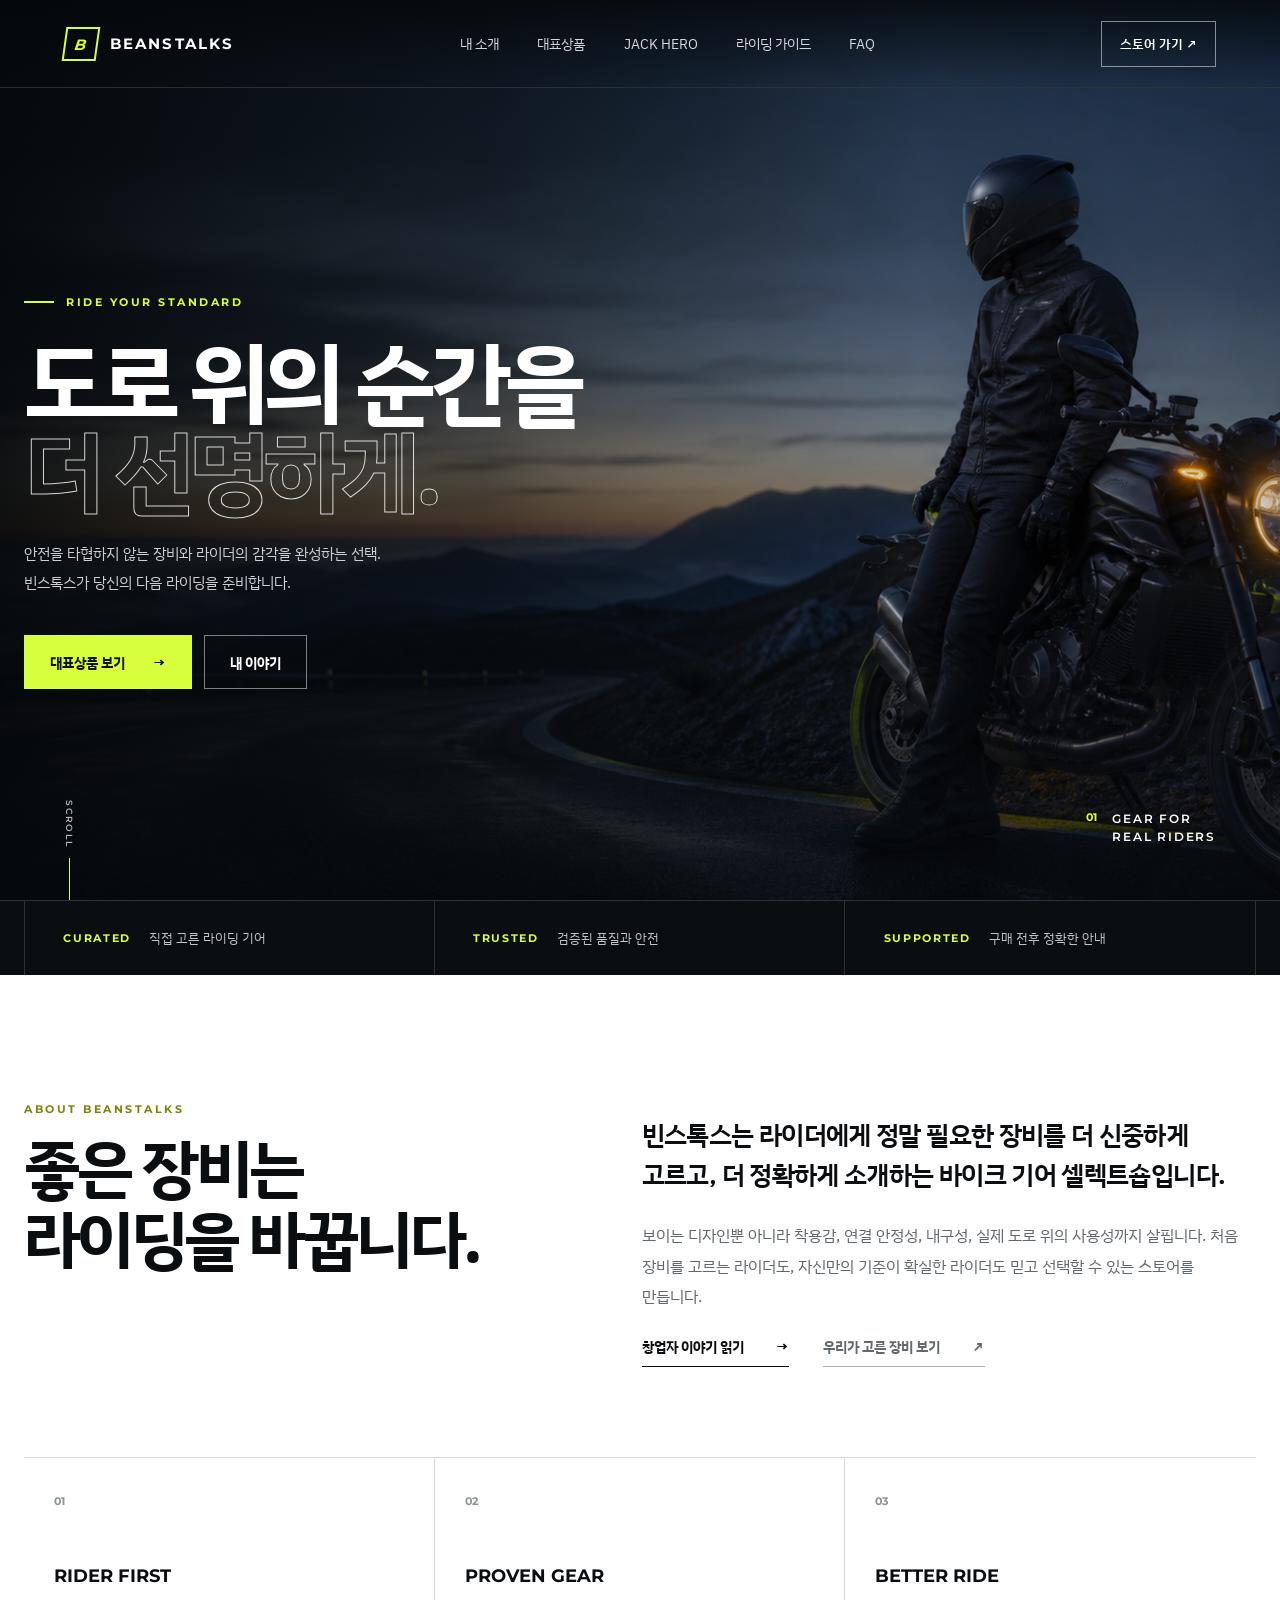
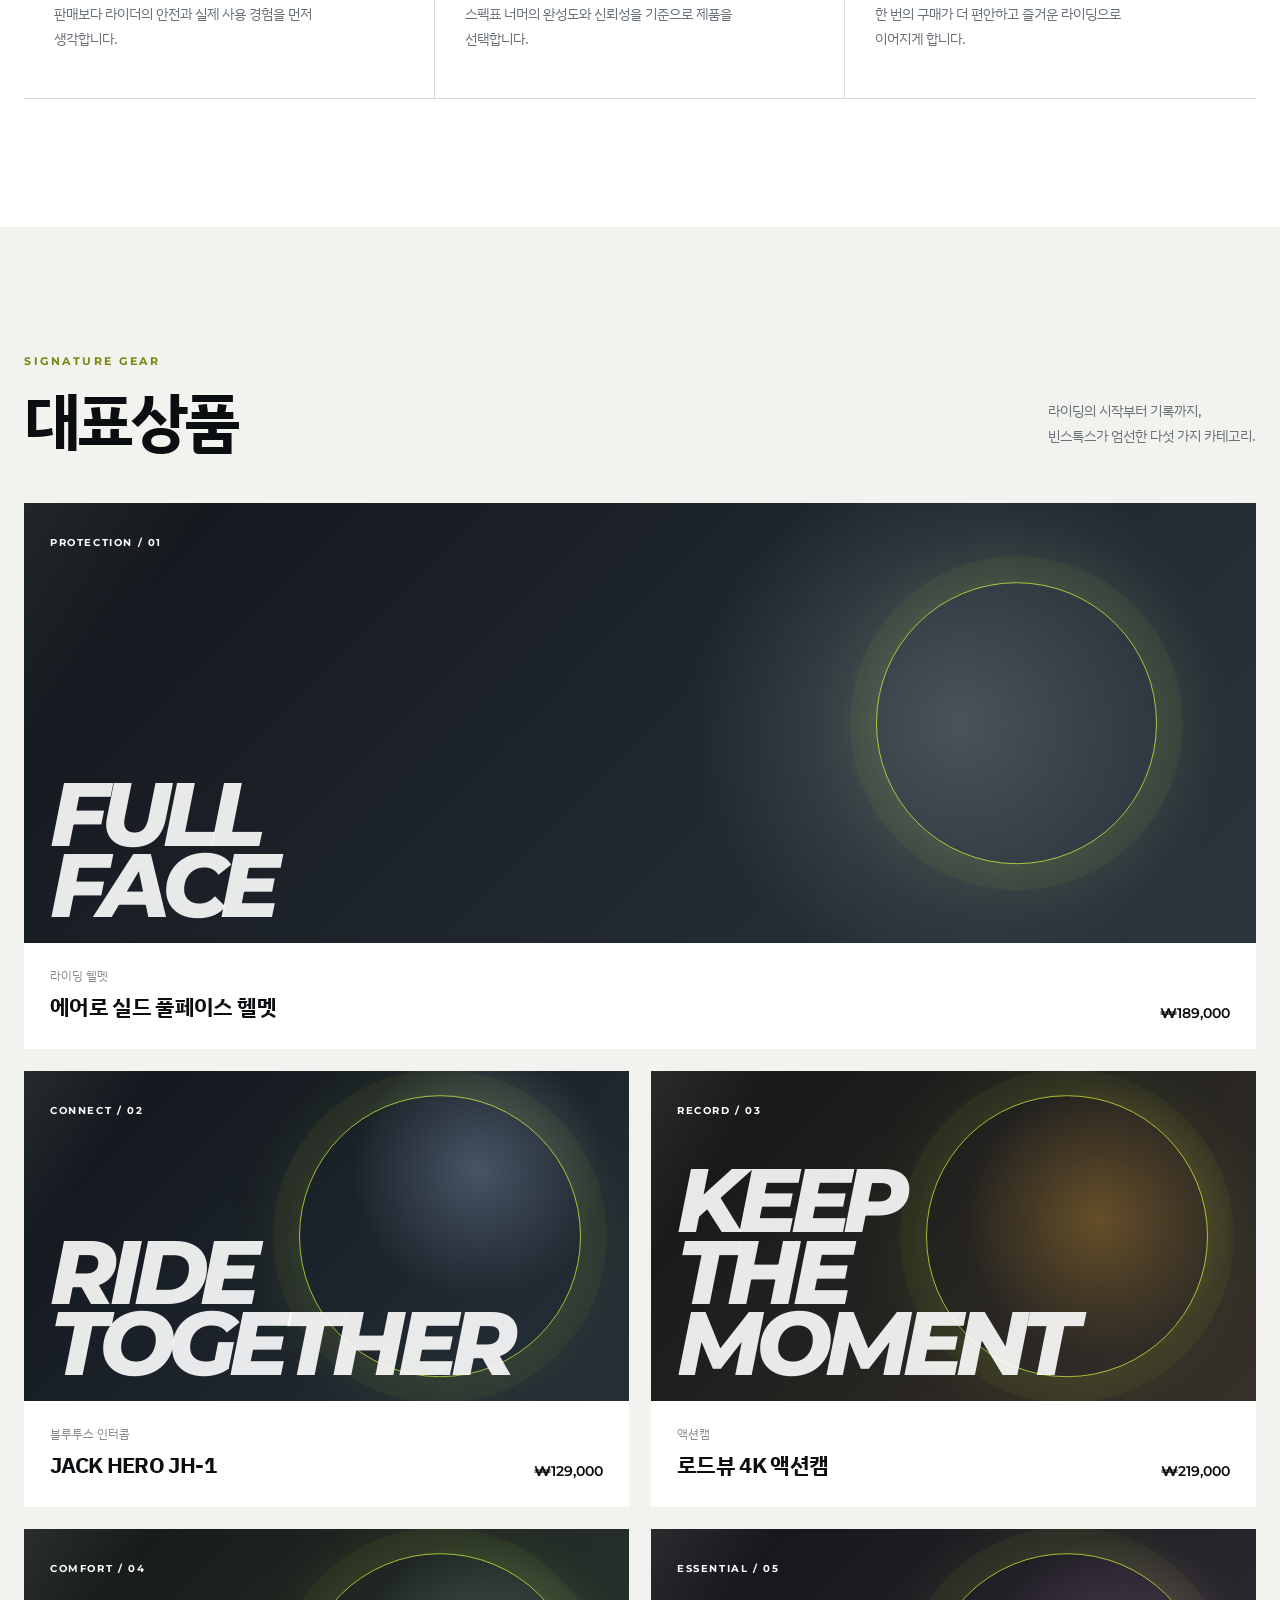
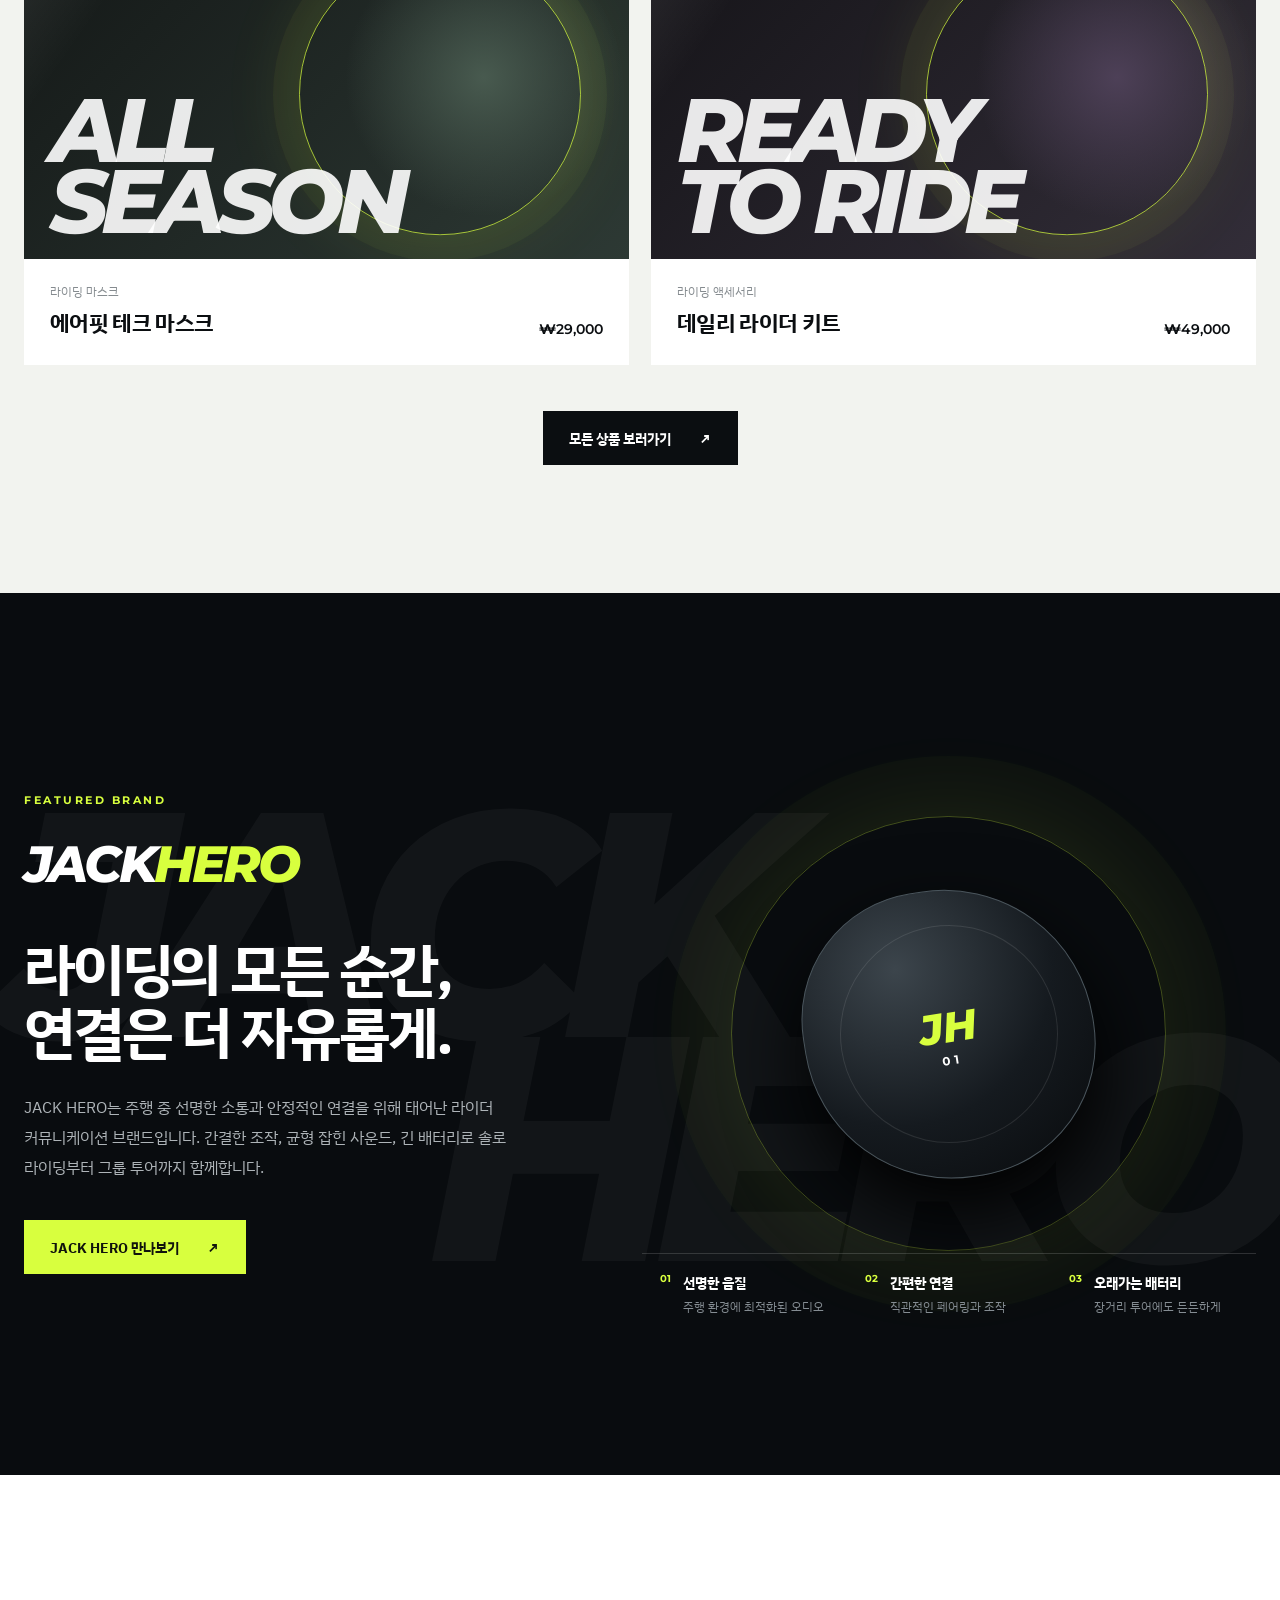
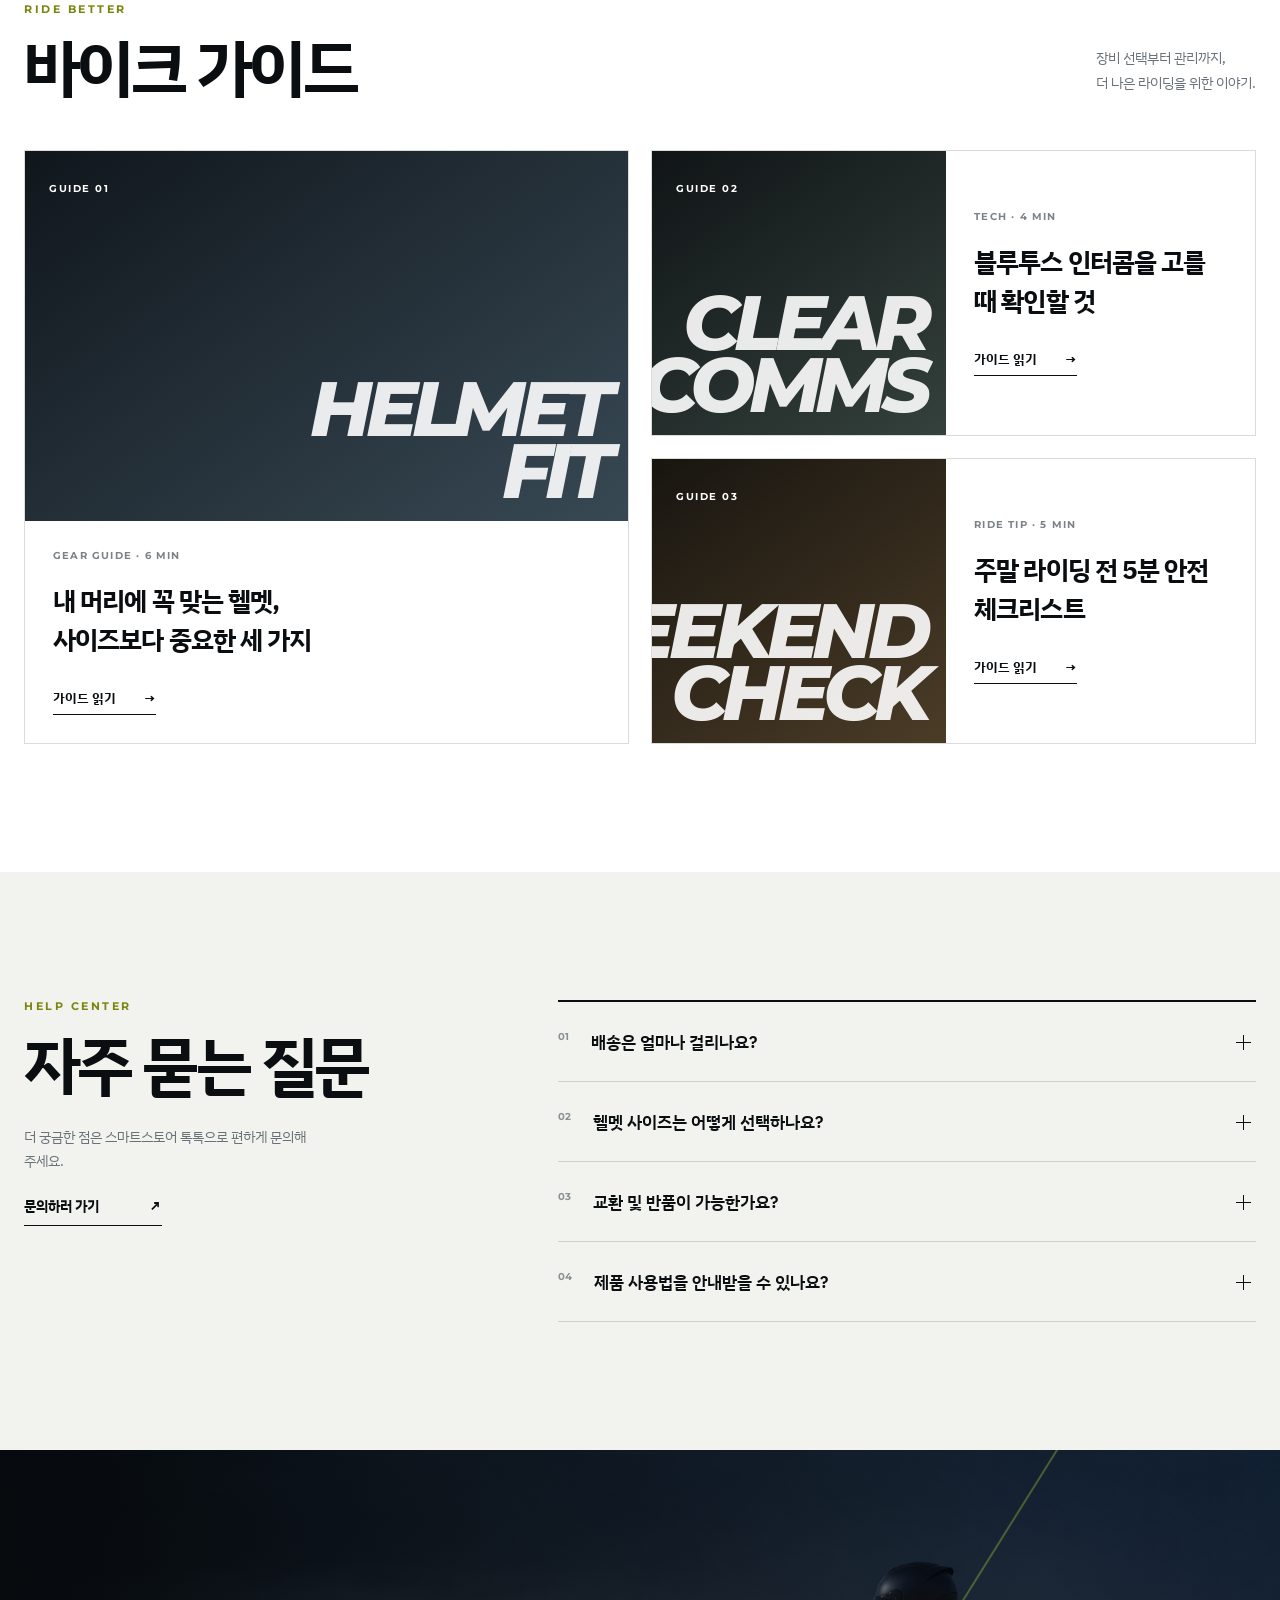
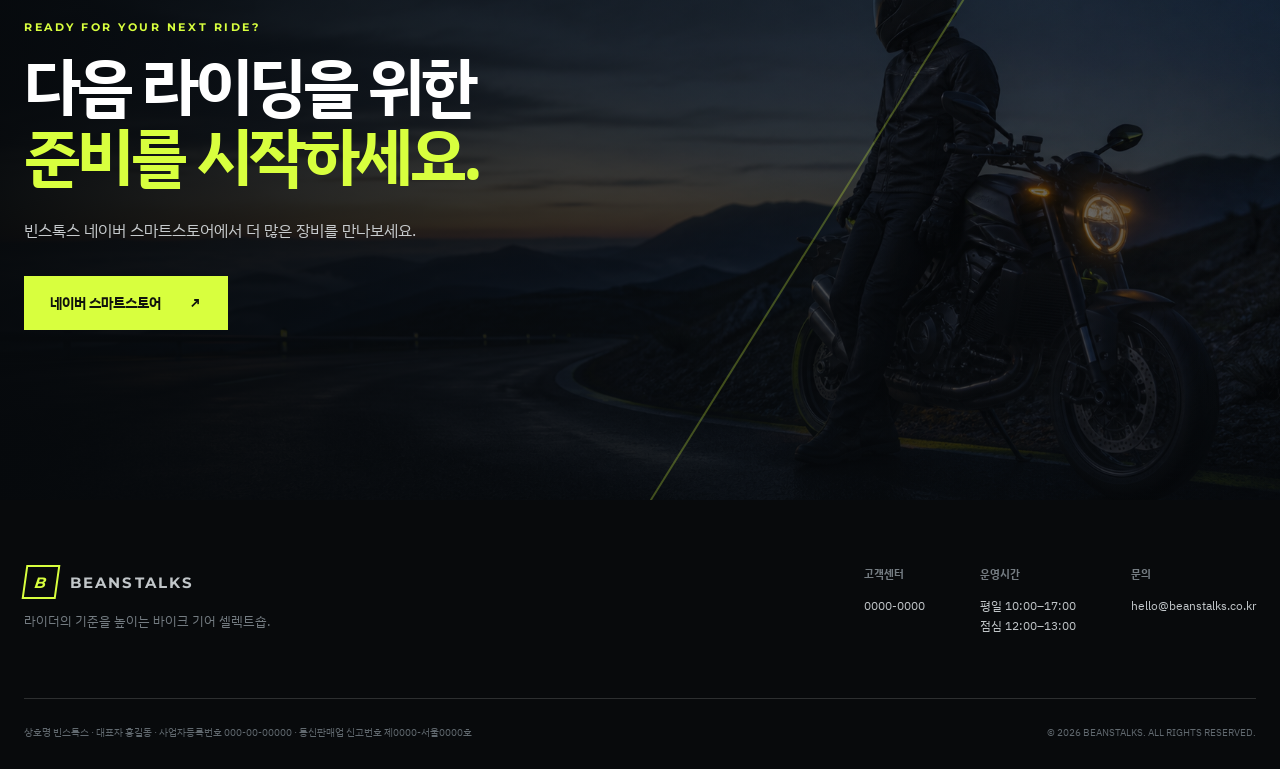
==== index.html @ e2b332b0 "Unify site navigation and design" ====
<!doctype html>
<html lang="ko">
<head>
  <meta charset="utf-8">
  <meta name="viewport" content="width=device-width, initial-scale=1">
  <meta name="description" content="라이더의 기준을 높이는 바이크 기어 셀렉트숍, 빈스톡스. 헬멧, 블루투스, 액션캠과 라이딩 액세서리를 만나보세요.">
  <meta name="theme-color" content="#0b0e11">
  <meta property="og:type" content="website">
  <meta property="og:title" content="빈스톡스 | Ride Your Standard">
  <meta property="og:description" content="안전을 타협하지 않는 장비와 라이더의 감각을 완성하는 선택.">
  <meta property="og:image" content="assets/og-beanstalks.png">
  <title>빈스톡스 | Ride Your Standard</title>
  <link rel="stylesheet" href="styles.css">
  <script src="script.js" defer></script>
</head>
<body>
  <a class="skip-link" href="#content">본문 바로가기</a>
  <header class="site-header" id="site-header">
    <a class="brand" href="#top" aria-label="빈스톡스 홈"><span class="brand-mark">B</span><span>BEANSTALKS</span></a>
    <nav class="desktop-nav" aria-label="주요 메뉴"><a href="story.html">내 소개</a><a href="#products">대표상품</a><a href="#jack-hero">JACK HERO</a><a href="#guide">라이딩 가이드</a><a href="#faq">FAQ</a></nav>
    <a class="header-shop" href="https://smartstore.naver.com/" target="_blank" rel="noopener">스토어 가기 <span aria-hidden="true">↗</span></a>
    <button class="menu-toggle" type="button" aria-expanded="false" aria-controls="mobile-menu" aria-label="메뉴 열기"><span></span><span></span></button>
  </header>
  <nav class="mobile-menu" id="mobile-menu" aria-label="모바일 메뉴">
    <a href="story.html">내 소개</a><a href="#products">대표상품</a><a href="#jack-hero">JACK HERO</a><a href="#guide">라이딩 가이드</a><a href="#faq">FAQ</a>
    <a class="mobile-store" href="https://smartstore.naver.com/" target="_blank" rel="noopener">네이버 스마트스토어 ↗</a>
  </nav>

  <main id="content">
    <section class="hero" id="top" aria-labelledby="hero-title">
      <div class="hero-overlay"></div>
      <div class="hero-content wrap"><p class="eyebrow"><span></span> RIDE YOUR STANDARD</p><h1 id="hero-title">도로 위의 순간을<br><em>더 선명하게.</em></h1><p class="hero-copy">안전을 타협하지 않는 장비와 라이더의 감각을 완성하는 선택.<br>빈스톡스가 당신의 다음 라이딩을 준비합니다.</p><div class="hero-actions"><a class="button button-primary" href="#products">대표상품 보기 <span aria-hidden="true">→</span></a><a class="button button-ghost" href="story.html">내 이야기</a></div></div>
      <div class="hero-meta" aria-label="빈스톡스 핵심 가치"><span>01</span><p>GEAR FOR<br>REAL RIDERS</p></div><a class="scroll-cue" href="#about"><span>SCROLL</span><i></i></a>
    </section>

    <section class="promise-strip" aria-label="빈스톡스 서비스 약속"><div class="wrap promise-grid"><p><b>CURATED</b><span>직접 고른 라이딩 기어</span></p><p><b>TRUSTED</b><span>검증된 품질과 안전</span></p><p><b>SUPPORTED</b><span>구매 전후 정확한 안내</span></p></div></section>

    <section class="section about" id="about">
      <div class="wrap about-grid"><div class="section-heading reveal"><p class="kicker">ABOUT BEANSTALKS</p><h2>좋은 장비는<br>라이딩을 바꿉니다.</h2></div><div class="about-copy reveal"><p class="lead">빈스톡스는 라이더에게 정말 필요한 장비를 더 신중하게 고르고, 더 정확하게 소개하는 바이크 기어 셀렉트숍입니다.</p><p>보이는 디자인뿐 아니라 착용감, 연결 안정성, 내구성, 실제 도로 위의 사용성까지 살핍니다. 처음 장비를 고르는 라이더도, 자신만의 기준이 확실한 라이더도 믿고 선택할 수 있는 스토어를 만듭니다.</p><div class="about-actions"><a class="text-link" href="story.html">창업자 이야기 읽기 <span>→</span></a><a class="text-link text-link-muted" href="#products">우리가 고른 장비 보기 <span>↗</span></a></div></div></div>
      <div class="wrap value-grid"><article class="value-card reveal"><span>01</span><h3>RIDER FIRST</h3><p>판매보다 라이더의 안전과 실제 사용 경험을 먼저 생각합니다.</p></article><article class="value-card reveal"><span>02</span><h3>PROVEN GEAR</h3><p>스펙표 너머의 완성도와 신뢰성을 기준으로 제품을 선택합니다.</p></article><article class="value-card reveal"><span>03</span><h3>BETTER RIDE</h3><p>한 번의 구매가 더 편안하고 즐거운 라이딩으로 이어지게 합니다.</p></article></div>
    </section>

    <section class="section products" id="products">
      <div class="wrap section-row reveal"><div><p class="kicker">SIGNATURE GEAR</p><h2>대표상품</h2></div><p>라이딩의 시작부터 기록까지,<br>빈스톡스가 엄선한 다섯 가지 카테고리.</p></div>
      <div class="wrap product-grid">
        <article class="product-card product-card--wide reveal"><div class="product-visual visual-helmet"><span class="category-code">PROTECTION / 01</span><strong>FULL<br>FACE</strong><i></i></div><div class="product-info"><div><p>라이딩 헬멧</p><h3>에어로 실드 풀페이스 헬멧</h3></div><span class="product-price">₩189,000</span></div><a href="https://smartstore.naver.com/" target="_blank" rel="noopener" aria-label="에어로 실드 풀페이스 헬멧 구매하기"></a></article>
        <article class="product-card reveal"><div class="product-visual visual-com"><span class="category-code">CONNECT / 02</span><strong>RIDE<br>TOGETHER</strong><i></i></div><div class="product-info"><div><p>블루투스 인터콤</p><h3>JACK HERO JH-1</h3></div><span class="product-price">₩129,000</span></div><a href="https://smartstore.naver.com/" target="_blank" rel="noopener" aria-label="JACK HERO JH-1 구매하기"></a></article>
        <article class="product-card reveal"><div class="product-visual visual-cam"><span class="category-code">RECORD / 03</span><strong>KEEP<br>THE MOMENT</strong><i></i></div><div class="product-info"><div><p>액션캠</p><h3>로드뷰 4K 액션캠</h3></div><span class="product-price">₩219,000</span></div><a href="https://smartstore.naver.com/" target="_blank" rel="noopener" aria-label="로드뷰 4K 액션캠 구매하기"></a></article>
        <article class="product-card reveal"><div class="product-visual visual-mask"><span class="category-code">COMFORT / 04</span><strong>ALL<br>SEASON</strong><i></i></div><div class="product-info"><div><p>라이딩 마스크</p><h3>에어핏 테크 마스크</h3></div><span class="product-price">₩29,000</span></div><a href="https://smartstore.naver.com/" target="_blank" rel="noopener" aria-label="에어핏 테크 마스크 구매하기"></a></article>
        <article class="product-card reveal"><div class="product-visual visual-accessory"><span class="category-code">ESSENTIAL / 05</span><strong>READY<br>TO RIDE</strong><i></i></div><div class="product-info"><div><p>라이딩 액세서리</p><h3>데일리 라이더 키트</h3></div><span class="product-price">₩49,000</span></div><a href="https://smartstore.naver.com/" target="_blank" rel="noopener" aria-label="데일리 라이더 키트 구매하기"></a></article>
      </div><div class="center-action reveal"><a class="button button-dark" href="https://smartstore.naver.com/" target="_blank" rel="noopener">모든 상품 보러가기 <span>↗</span></a></div>
    </section>

    <section class="jack-hero" id="jack-hero"><div class="jack-backdrop" aria-hidden="true"><span>JACK</span><span>HERO</span></div><div class="wrap jack-grid"><div class="jack-copy reveal"><p class="kicker kicker-light">FEATURED BRAND</p><p class="jack-logo">JACK<span>HERO</span></p><h2>라이딩의 모든 순간,<br>연결은 더 자유롭게.</h2><p>JACK HERO는 주행 중 선명한 소통과 안정적인 연결을 위해 태어난 라이더 커뮤니케이션 브랜드입니다. 간결한 조작, 균형 잡힌 사운드, 긴 배터리로 솔로 라이딩부터 그룹 투어까지 함께합니다.</p><a class="button button-primary" href="https://smartstore.naver.com/" target="_blank" rel="noopener">JACK HERO 만나보기 <span>↗</span></a></div><div class="jack-specs reveal"><span class="spec-orbit"></span><div class="device"><span>JH</span><b>01</b></div><ul><li><span>01</span><p><b>선명한 음질</b>주행 환경에 최적화된 오디오</p></li><li><span>02</span><p><b>간편한 연결</b>직관적인 페어링과 조작</p></li><li><span>03</span><p><b>오래가는 배터리</b>장거리 투어에도 든든하게</p></li></ul></div></div></section>

    <section class="section guide" id="guide"><div class="wrap section-row reveal"><div><p class="kicker">RIDE BETTER</p><h2>바이크 가이드</h2></div><p>장비 선택부터 관리까지,<br>더 나은 라이딩을 위한 이야기.</p></div><div class="wrap guide-grid">
      <article class="guide-card guide-feature reveal"><div class="guide-thumb thumb-one"><span>GUIDE 01</span><b>HELMET<br>FIT</b></div><div class="guide-body"><p>GEAR GUIDE · 6 MIN</p><h3>내 머리에 꼭 맞는 헬멧,<br>사이즈보다 중요한 세 가지</h3><a href="#guide">가이드 읽기 <span>→</span></a></div></article>
      <article class="guide-card reveal"><div class="guide-thumb thumb-two"><span>GUIDE 02</span><b>CLEAR<br>COMMS</b></div><div class="guide-body"><p>TECH · 4 MIN</p><h3>블루투스 인터콤을 고를 때 확인할 것</h3><a href="#guide">가이드 읽기 <span>→</span></a></div></article>
      <article class="guide-card reveal"><div class="guide-thumb thumb-three"><span>GUIDE 03</span><b>WEEKEND<br>CHECK</b></div><div class="guide-body"><p>RIDE TIP · 5 MIN</p><h3>주말 라이딩 전 5분 안전 체크리스트</h3><a href="#guide">가이드 읽기 <span>→</span></a></div></article>
    </div></section>

    <section class="section faq" id="faq"><div class="wrap faq-grid"><div class="section-heading reveal"><p class="kicker">HELP CENTER</p><h2>자주 묻는 질문</h2><p>더 궁금한 점은 스마트스토어 톡톡으로 편하게 문의해 주세요.</p><a class="text-link" href="https://smartstore.naver.com/" target="_blank" rel="noopener">문의하러 가기 <span>↗</span></a></div><div class="faq-list reveal">
      <details><summary><span>01</span>배송은 얼마나 걸리나요?<i></i></summary><p>평일 오후 2시 이전 주문은 당일 출고를 원칙으로 하며, 출고 후 보통 1~3영업일 내 받아보실 수 있습니다. 도서산간 지역은 조금 더 걸릴 수 있습니다.</p></details>
      <details><summary><span>02</span>헬멧 사이즈는 어떻게 선택하나요?<i></i></summary><p>눈썹 위 약 2cm 지점에서 머리 둘레를 수평으로 측정한 뒤 상품별 사이즈표를 확인해 주세요. 두 사이즈 사이에서 고민된다면 톡톡으로 문의해 주시면 안내해 드립니다.</p></details>
      <details><summary><span>03</span>교환 및 반품이 가능한가요?<i></i></summary><p>상품 수령 후 7일 이내, 사용 흔적과 구성품 훼손이 없는 경우 가능합니다. 안전 및 위생과 관련된 일부 상품은 개봉 후 제한될 수 있습니다.</p></details>
      <details><summary><span>04</span>제품 사용법을 안내받을 수 있나요?<i></i></summary><p>물론입니다. 기본 설명서와 함께 주요 제품은 온라인 사용 가이드를 제공하며, 연결이나 설치가 어려운 경우 톡톡 상담을 도와드립니다.</p></details>
    </div></div></section>

    <section class="store-cta" id="store"><div class="store-road" aria-hidden="true"></div><div class="wrap store-content reveal"><p class="kicker kicker-light">READY FOR YOUR NEXT RIDE?</p><h2>다음 라이딩을 위한<br><em>준비를 시작하세요.</em></h2><p>빈스톡스 네이버 스마트스토어에서 더 많은 장비를 만나보세요.</p><a class="button button-primary" href="https://smartstore.naver.com/" target="_blank" rel="noopener">네이버 스마트스토어 <span>↗</span></a></div></section>
  </main>

  <footer class="site-footer"><div class="wrap footer-top"><div><a class="brand" href="#top"><span class="brand-mark">B</span><span>BEANSTALKS</span></a><p>라이더의 기준을 높이는 바이크 기어 셀렉트숍.</p></div><div class="footer-info"><p><b>고객센터</b><span>0000-0000</span></p><p><b>운영시간</b><span>평일 10:00–17:00<br>점심 12:00–13:00</span></p><p><b>문의</b><span>hello@beanstalks.co.kr</span></p></div></div><div class="wrap footer-bottom"><p>상호명 빈스톡스 · 대표자 홍길동 · 사업자등록번호 000-00-00000 · 통신판매업 신고번호 제0000-서울0000호</p><p>© <span id="year"></span> BEANSTALKS. ALL RIGHTS RESERVED.</p></div></footer>
</body>
</html>
---- styles.css ----
@import url('https://fonts.googleapis.com/css2?family=IBM+Plex+Sans+KR:wght@400;500;600;700&family=Montserrat:ital,wght@0,600;0,700;1,700;1,800&display=swap');

:root { --ink:#0b0e11; --ink-2:#11161b; --paper:#f2f3ef; --white:#fff; --lime:#d8ff3e; --muted:#687078; --line:#daddd7; --dark-line:rgba(255,255,255,.15); }
* { box-sizing:border-box; }
html { scroll-behavior:smooth; }
body { margin:0; color:var(--ink); background:var(--paper); font-family:"IBM Plex Sans KR",sans-serif; word-break:keep-all; }
body.menu-open { overflow:hidden; }
a { color:inherit; text-decoration:none; }
button { color:inherit; font:inherit; }
.wrap { width:min(1280px,calc(100% - 48px)); margin-inline:auto; }
.skip-link { position:fixed; z-index:100; top:8px; left:8px; padding:10px 15px; color:#000; background:var(--lime); transform:translateY(-150%); }
.skip-link:focus { transform:none; }

.site-header { position:fixed; inset:0 0 auto; z-index:30; height:88px; padding:0 clamp(24px,5vw,80px); display:flex; align-items:center; justify-content:space-between; color:#fff; border-bottom:1px solid var(--dark-line); background:linear-gradient(180deg,rgba(5,8,11,.82),transparent); transition:.3s; }
.site-header.is-scrolled { height:72px; background:rgba(8,11,14,.94); backdrop-filter:blur(14px); }
.brand { display:flex; align-items:center; gap:12px; font:700 15px/1 Montserrat,sans-serif; letter-spacing:.14em; }
.brand-mark { display:grid; place-items:center; width:34px; height:34px; border:2px solid var(--lime); color:var(--lime); transform:skew(-8deg); font-style:italic; }
.desktop-nav { display:flex; gap:clamp(20px,3vw,46px); font-size:14px; }
.desktop-nav a { color:#d5d8da; transition:color .2s; }
.desktop-nav a:hover,.desktop-nav a:focus-visible { color:var(--lime); }
.desktop-nav a[aria-current="page"] { color:var(--lime); }
.header-shop { padding:13px 18px; border:1px solid rgba(255,255,255,.5); font-size:13px; font-weight:600; transition:.2s; }
.header-shop:hover { color:var(--ink); border-color:var(--lime); background:var(--lime); }
.menu-toggle { display:none; width:42px; height:42px; border:0; background:none; cursor:pointer; }
.menu-toggle span { display:block; width:24px; height:2px; margin:7px auto; background:#fff; transition:.25s; }
.mobile-menu { position:fixed; z-index:25; inset:0; padding:120px 24px 36px; display:flex; flex-direction:column; justify-content:center; gap:18px; color:#fff; background:#0b0e11; visibility:hidden; opacity:0; transition:.25s; }
.mobile-menu a { font-size:clamp(26px,8vw,38px); font-weight:700; letter-spacing:-.04em; }
.mobile-menu .mobile-store { margin-top:24px; padding-top:24px; color:var(--lime); border-top:1px solid var(--dark-line); font-size:18px; }
.mobile-menu a[aria-current="page"] { color:var(--lime); }
.menu-open .mobile-menu { visibility:visible; opacity:1; }
.menu-open .menu-toggle span:first-child { transform:translateY(4.5px) rotate(45deg); }
.menu-open .menu-toggle span:last-child { transform:translateY(-4.5px) rotate(-45deg); }

.hero { position:relative; min-height:100svh; display:flex; align-items:center; overflow:hidden; color:#fff; background:#0e1822 url("assets/beanstalks-hero.png") center/cover no-repeat; }
.hero-overlay { position:absolute; inset:0; background:linear-gradient(90deg,rgba(5,8,11,.95) 0%,rgba(5,8,11,.66) 38%,rgba(5,8,11,.08) 72%),linear-gradient(0deg,rgba(5,8,11,.74),transparent 48%); }
.hero-content { position:relative; z-index:2; padding-top:85px; }
.eyebrow,.kicker { margin:0; color:#7b850d; font:700 11px/1.2 Montserrat,sans-serif; letter-spacing:.23em; }
.eyebrow { display:flex; align-items:center; gap:12px; color:var(--lime); }
.eyebrow span { width:30px; height:2px; background:var(--lime); }
h1 { margin:28px 0 24px; font-size:clamp(52px,7.1vw,104px); line-height:.98; letter-spacing:-.065em; }
h1 em { color:transparent; -webkit-text-stroke:1px rgba(255,255,255,.82); font-style:normal; }
.hero-copy { color:#cbd0d4; font-size:clamp(15px,1.2vw,18px); line-height:1.9; }
.hero-actions { display:flex; gap:12px; margin-top:38px; }
.button { display:inline-flex; align-items:center; justify-content:center; gap:28px; min-height:54px; padding:0 25px; border:1px solid transparent; font-size:14px; font-weight:700; transition:transform .2s,background .2s,color .2s; }
.button:hover { transform:translateY(-2px); }
.button-primary { color:#10130d; background:var(--lime); }
.button-primary:hover { background:#e4ff78; }
.button-ghost { border-color:rgba(255,255,255,.48); }
.button-ghost:hover { color:var(--ink); background:#fff; }
.button-dark { color:#fff; background:var(--ink); }
.hero-meta { position:absolute; z-index:2; right:clamp(24px,5vw,80px); bottom:55px; display:flex; align-items:flex-start; gap:15px; }
.hero-meta span { color:var(--lime); font:700 11px Montserrat,sans-serif; }
.hero-meta p { margin:0; font:600 12px/1.45 Montserrat,sans-serif; letter-spacing:.15em; }
.scroll-cue { position:absolute; z-index:2; left:clamp(24px,5vw,80px); bottom:0; display:flex; flex-direction:column; align-items:center; gap:10px; color:#aeb4b9; font:600 9px Montserrat,sans-serif; letter-spacing:.2em; }
.scroll-cue span { writing-mode:vertical-rl; }
.scroll-cue i { width:1px; height:42px; background:var(--lime); }

.promise-strip { color:#fff; background:var(--ink); border-top:1px solid var(--dark-line); }
.promise-grid { display:grid; grid-template-columns:repeat(3,1fr); }
.promise-grid p { margin:0; padding:28px clamp(12px,3vw,42px); display:flex; gap:18px; align-items:center; border-right:1px solid var(--dark-line); }
.promise-grid p:first-child { border-left:1px solid var(--dark-line); }
.promise-grid b { color:var(--lime); font:700 11px Montserrat,sans-serif; letter-spacing:.15em; }
.promise-grid span { color:#bfc4c7; font-size:13px; }

.section { padding:clamp(90px,10vw,150px) 0; }
.section h2,.jack-copy h2,.store-content h2 { margin:16px 0 0; font-size:clamp(42px,5vw,72px); line-height:1.1; letter-spacing:-.055em; }
.about { background:#fff; }
.about-grid { display:grid; grid-template-columns:.9fr 1.1fr; gap:9vw; align-items:start; }
.about-copy { padding-top:12px; }
.about-copy .lead { margin:0 0 26px; max-width:640px; font-size:clamp(22px,2vw,31px); font-weight:600; line-height:1.55; letter-spacing:-.025em; }
.about-copy>p:not(.lead) { max-width:620px; color:#60676d; font-size:16px; line-height:1.9; }
.text-link { display:inline-flex; gap:50px; margin-top:22px; padding-bottom:10px; border-bottom:1px solid var(--ink); font-size:14px; font-weight:700; }
.about-actions { display:flex; flex-wrap:wrap; gap:14px 34px; margin-top:26px; }
.about-actions .text-link { margin-top:0; gap:32px; }
.text-link-muted { color:#626a70; border-bottom-color:#aeb3b5; }
.value-grid { display:grid; grid-template-columns:repeat(3,1fr); margin-top:90px; border-top:1px solid var(--line); border-bottom:1px solid var(--line); }
.value-card { min-height:240px; padding:30px; border-right:1px solid var(--line); }
.value-card:last-child { border-right:0; }
.value-card>span { color:#8b9297; font:700 11px Montserrat,sans-serif; }
.value-card h3 { margin:55px 0 15px; font:700 18px Montserrat,sans-serif; }
.value-card p { max-width:270px; margin:0; color:var(--muted); font-size:14px; line-height:1.75; }

.products { background:var(--paper); }
.section-row { display:flex; align-items:end; justify-content:space-between; margin-bottom:48px; }
.section-row>p { margin:0 0 7px; color:var(--muted); font-size:14px; line-height:1.75; }
.product-grid { display:grid; grid-template-columns:repeat(2,1fr); gap:22px; }
.product-card { position:relative; background:#fff; overflow:hidden; }
.product-card--wide { grid-column:span 2; }
.product-visual { position:relative; min-height:330px; padding:26px; overflow:hidden; color:#fff; background:#1a2026; }
.product-card--wide .product-visual { min-height:440px; }
.product-visual:before { content:""; position:absolute; inset:0; background:linear-gradient(125deg,transparent 15%,rgba(255,255,255,.11),transparent 52%); transform:translateX(-50%); transition:transform .5s; }
.product-card:hover .product-visual:before { transform:translateX(50%); }
.category-code { position:relative; z-index:2; font:700 10px Montserrat,sans-serif; letter-spacing:.16em; }
.product-visual strong { position:absolute; z-index:1; left:26px; bottom:22px; color:rgba(255,255,255,.9); font:800 clamp(44px,7vw,100px)/.8 Montserrat,sans-serif; letter-spacing:-.08em; font-style:italic; }
.product-visual i { position:absolute; right:8%; top:50%; width:clamp(130px,22vw,300px); aspect-ratio:1; border:1px solid rgba(216,255,62,.72); border-radius:50%; transform:translateY(-50%); box-shadow:0 0 0 26px rgba(216,255,62,.04),0 0 80px rgba(216,255,62,.14); }
.visual-helmet { background:radial-gradient(circle at 76% 50%,#48535b,transparent 28%),linear-gradient(135deg,#11161b,#2c353d); }
.visual-com { background:radial-gradient(circle at 75% 30%,#465464,transparent 25%),linear-gradient(135deg,#10151a,#273039); }
.visual-cam { background:radial-gradient(circle at 74% 45%,#654e28,transparent 28%),linear-gradient(135deg,#131517,#36312a); }
.visual-mask { background:radial-gradient(circle at 76% 45%,#485a4f,transparent 28%),linear-gradient(135deg,#141817,#2d3934); }
.visual-accessory { background:radial-gradient(circle at 77% 45%,#4d4057,transparent 28%),linear-gradient(135deg,#151418,#322d38); }
.product-info { display:flex; justify-content:space-between; align-items:end; gap:16px; padding:24px 26px 27px; }
.product-info p { margin:0 0 8px; color:#858b8f; font-size:12px; }
.product-info h3 { margin:0; font-size:clamp(17px,1.7vw,23px); letter-spacing:-.03em; }
.product-price { flex:none; font:600 14px Montserrat,sans-serif; }
.product-card>a { position:absolute; inset:0; z-index:3; }
.center-action { display:flex; justify-content:center; margin-top:46px; }

.jack-hero { position:relative; padding:clamp(100px,11vw,170px) 0; overflow:hidden; color:#fff; background:#090c0f; }
.jack-backdrop { position:absolute; inset:0; display:flex; flex-direction:column; justify-content:center; opacity:.035; font:800 clamp(140px,25vw,360px)/.7 Montserrat,sans-serif; font-style:italic; letter-spacing:-.1em; }
.jack-backdrop span:last-child { align-self:flex-end; }
.jack-grid { position:relative; display:grid; grid-template-columns:.9fr 1.1fr; gap:9vw; align-items:center; }
.kicker-light { color:var(--lime); }
.jack-logo { margin:25px 0 42px; font:800 clamp(34px,4vw,58px) Montserrat,sans-serif; letter-spacing:-.06em; font-style:italic; }
.jack-logo span { color:var(--lime); }
.jack-copy h2 { font-size:clamp(38px,4.5vw,64px); }
.jack-copy>p:not(.kicker):not(.jack-logo) { max-width:540px; margin:30px 0 38px; color:#aeb4b8; line-height:1.85; }
.jack-specs { position:relative; min-height:600px; display:grid; place-items:center; }
.spec-orbit { position:absolute; width:min(34vw,450px); aspect-ratio:1; border:1px solid rgba(216,255,62,.28); border-radius:50%; box-shadow:0 0 0 60px rgba(216,255,62,.025),0 0 100px rgba(216,255,62,.09); }
.device { position:relative; z-index:2; width:min(23vw,290px); aspect-ratio:1; display:flex; flex-direction:column; align-items:center; justify-content:center; border:1px solid #4a555c; border-radius:44% 52% 46% 51%; background:radial-gradient(circle at 35% 25%,#3c454c,#151a1f 55%,#080a0c); box-shadow:0 35px 80px #000; transform:rotate(-9deg); }
.device:after { content:""; position:absolute; inset:12%; border:1px solid rgba(255,255,255,.1); border-radius:50%; }
.device span { color:var(--lime); font:800 42px Montserrat,sans-serif; font-style:italic; }
.device b { font:700 12px Montserrat,sans-serif; letter-spacing:.4em; }
.jack-specs ul { position:absolute; z-index:3; inset:auto 0 0; margin:0; padding:0; display:grid; grid-template-columns:repeat(3,1fr); list-style:none; }
.jack-specs li { display:flex; gap:12px; padding:18px; border-top:1px solid var(--dark-line); }
.jack-specs li>span { color:var(--lime); font:700 10px Montserrat,sans-serif; }
.jack-specs li p { margin:0; color:#858d93; font-size:12px; line-height:1.5; }
.jack-specs li b { display:block; margin-bottom:5px; color:#fff; font-size:14px; }

.guide { background:#fff; }
.guide-grid { display:grid; grid-template-columns:repeat(2,1fr); gap:22px; }
.guide-feature { grid-row:span 2; }
.guide-card { display:grid; grid-template-columns:1fr 1.05fr; min-height:280px; border:1px solid var(--line); background:#fff; }
.guide-feature { grid-template-columns:1fr; }
.guide-thumb { position:relative; min-height:280px; padding:24px; overflow:hidden; color:#fff; background:#1a2025; }
.guide-feature .guide-thumb { min-height:370px; }
.guide-thumb span { position:relative; z-index:1; font:700 10px Montserrat,sans-serif; letter-spacing:.15em; }
.guide-thumb b { position:absolute; bottom:20px; right:20px; text-align:right; font:800 clamp(44px,6vw,82px)/.8 Montserrat,sans-serif; font-style:italic; letter-spacing:-.08em; opacity:.9; }
.thumb-one { background:linear-gradient(145deg,#10161c,#384954); }
.thumb-two { background:linear-gradient(145deg,#101416,#34413c); }
.thumb-three { background:linear-gradient(145deg,#181510,#4b3c27); }
.guide-body { padding:28px; display:flex; flex-direction:column; align-items:flex-start; justify-content:center; }
.guide-body>p { margin:0 0 20px; color:#7b8389; font:700 10px Montserrat,sans-serif; letter-spacing:.12em; }
.guide-body h3 { margin:0; font-size:clamp(20px,2vw,27px); line-height:1.5; letter-spacing:-.035em; }
.guide-body a { margin-top:30px; padding-bottom:7px; border-bottom:1px solid var(--ink); font-size:13px; font-weight:700; }
.guide-body a span { margin-left:25px; }

.faq { background:var(--paper); }
.faq-grid { display:grid; grid-template-columns:.75fr 1.25fr; gap:9vw; }
.faq .section-heading>p:not(.kicker) { max-width:300px; margin:25px 0 0; color:var(--muted); font-size:14px; line-height:1.75; }
.faq-list { border-top:2px solid var(--ink); }
.faq-list details { border-bottom:1px solid #cfd2cc; }
.faq-list summary { position:relative; padding:28px 50px 28px 0; display:flex; gap:22px; font-size:17px; font-weight:600; cursor:pointer; list-style:none; }
.faq-list summary::-webkit-details-marker { display:none; }
.faq-list summary span { color:#8a9094; font:700 10px Montserrat,sans-serif; }
.faq-list summary i,.faq-list summary i:after { position:absolute; right:5px; top:50%; width:15px; height:1px; background:var(--ink); content:""; transition:.2s; }
.faq-list summary i:after { right:0; top:0; transform:rotate(90deg); }
.faq-list details[open] summary i:after { transform:rotate(0); }
.faq-list details>p { margin:0; padding:0 55px 28px 34px; color:var(--muted); font-size:14px; line-height:1.8; }

.store-cta { position:relative; min-height:650px; display:flex; align-items:center; overflow:hidden; color:#fff; background:#111820 url("assets/beanstalks-hero.png") center 60%/cover no-repeat; }
.store-cta:before { content:""; position:absolute; inset:0; background:linear-gradient(90deg,rgba(6,9,12,.96),rgba(6,9,12,.55) 55%,rgba(6,9,12,.18)),linear-gradient(0deg,rgba(6,9,12,.7),transparent); }
.store-road { position:absolute; right:11%; bottom:-140px; width:300px; height:800px; border-left:2px solid rgba(216,255,62,.55); transform:rotate(32deg); opacity:.5; }
.store-content { position:relative; z-index:1; }
.store-content h2 em { color:var(--lime); font-style:normal; }
.store-content>p:not(.kicker) { margin:28px 0 35px; color:#c7cbce; }

.site-footer { padding:65px 0 28px; color:#c1c6c9; background:#080a0c; }
.footer-top { display:flex; justify-content:space-between; gap:60px; padding-bottom:55px; }
.footer-top>div:first-child>p { color:#747c82; font-size:13px; }
.footer-info { display:grid; grid-template-columns:repeat(3,auto); gap:55px; }
.footer-info p { margin:0; display:flex; flex-direction:column; gap:12px; font-size:12px; line-height:1.7; }
.footer-info b { color:#747c82; font-size:11px; }
.footer-bottom { padding-top:25px; display:flex; justify-content:space-between; gap:30px; border-top:1px solid var(--dark-line); color:#61696f; font-size:10px; line-height:1.7; }
.footer-bottom p { margin:0; }

.reveal { opacity:0; transform:translateY(24px); transition:opacity .7s ease,transform .7s ease; }
.reveal.is-visible { opacity:1; transform:none; }
@media (prefers-reduced-motion:reduce) { html{scroll-behavior:auto}.reveal{opacity:1;transform:none;transition:none}.button{transition:none} }

@media (max-width:900px) {
  .site-header { height:72px; padding:0 20px; }
  .desktop-nav,.header-shop { display:none; }
  .menu-toggle { display:block; }
  .hero { min-height:760px; background-position:63% center; }
  .hero-overlay { background:linear-gradient(90deg,rgba(5,8,11,.92),rgba(5,8,11,.24)),linear-gradient(0deg,rgba(5,8,11,.86),transparent 65%); }
  .hero-content { padding-top:150px; padding-bottom:130px; align-self:flex-end; }
  .hero-meta { display:none; }
  .about-grid,.jack-grid,.faq-grid { grid-template-columns:1fr; gap:55px; }
  .jack-specs { min-height:520px; }
  .device { width:260px; }
  .guide-grid { grid-template-columns:1fr; }
  .guide-feature { grid-row:auto; }
  .guide-feature,.guide-card { grid-template-columns:1fr 1.05fr; }
  .guide-feature .guide-thumb { min-height:280px; }
  .footer-top { flex-direction:column; }
}

@media (max-width:640px) {
  .wrap { width:min(100% - 36px,1280px); }
  .hero { min-height:720px; }
  .hero-content { padding-bottom:105px; }
  h1 { font-size:clamp(46px,14vw,68px); }
  .hero-copy br { display:none; }
  .hero-actions { flex-direction:column; align-items:stretch; }
  .scroll-cue { display:none; }
  .promise-grid { grid-template-columns:1fr; }
  .promise-grid p,.promise-grid p:first-child { border:0; border-bottom:1px solid var(--dark-line); padding:20px 0; }
  .section { padding:85px 0; }
  .section h2,.jack-copy h2,.store-content h2 { font-size:40px; }
  .about-copy .lead { font-size:21px; }
  .value-grid { grid-template-columns:1fr; margin-top:60px; }
  .value-card { min-height:0; padding:28px 0; border-right:0; border-bottom:1px solid var(--line); }
  .value-card h3 { margin:28px 0 10px; }
  .section-row { align-items:start; flex-direction:column; gap:22px; }
  .product-grid { grid-template-columns:1fr; gap:16px; }
  .product-card--wide { grid-column:auto; }
  .product-visual,.product-card--wide .product-visual { min-height:290px; }
  .product-visual strong { font-size:52px; }
  .product-info { align-items:start; flex-direction:column; }
  .jack-specs { min-height:600px; align-items:start; padding-top:60px; }
  .spec-orbit { width:310px; }
  .device { width:220px; }
  .jack-specs ul { grid-template-columns:1fr; }
  .jack-specs li { padding:13px 0; }
  .guide-feature,.guide-card { grid-template-columns:1fr; }
  .guide-thumb,.guide-feature .guide-thumb { min-height:270px; }
  .guide-body { min-height:230px; }
  .store-cta { min-height:640px; background-position:65% center; }
  .footer-info { grid-template-columns:1fr; gap:25px; }
  .footer-bottom { flex-direction:column; }
}
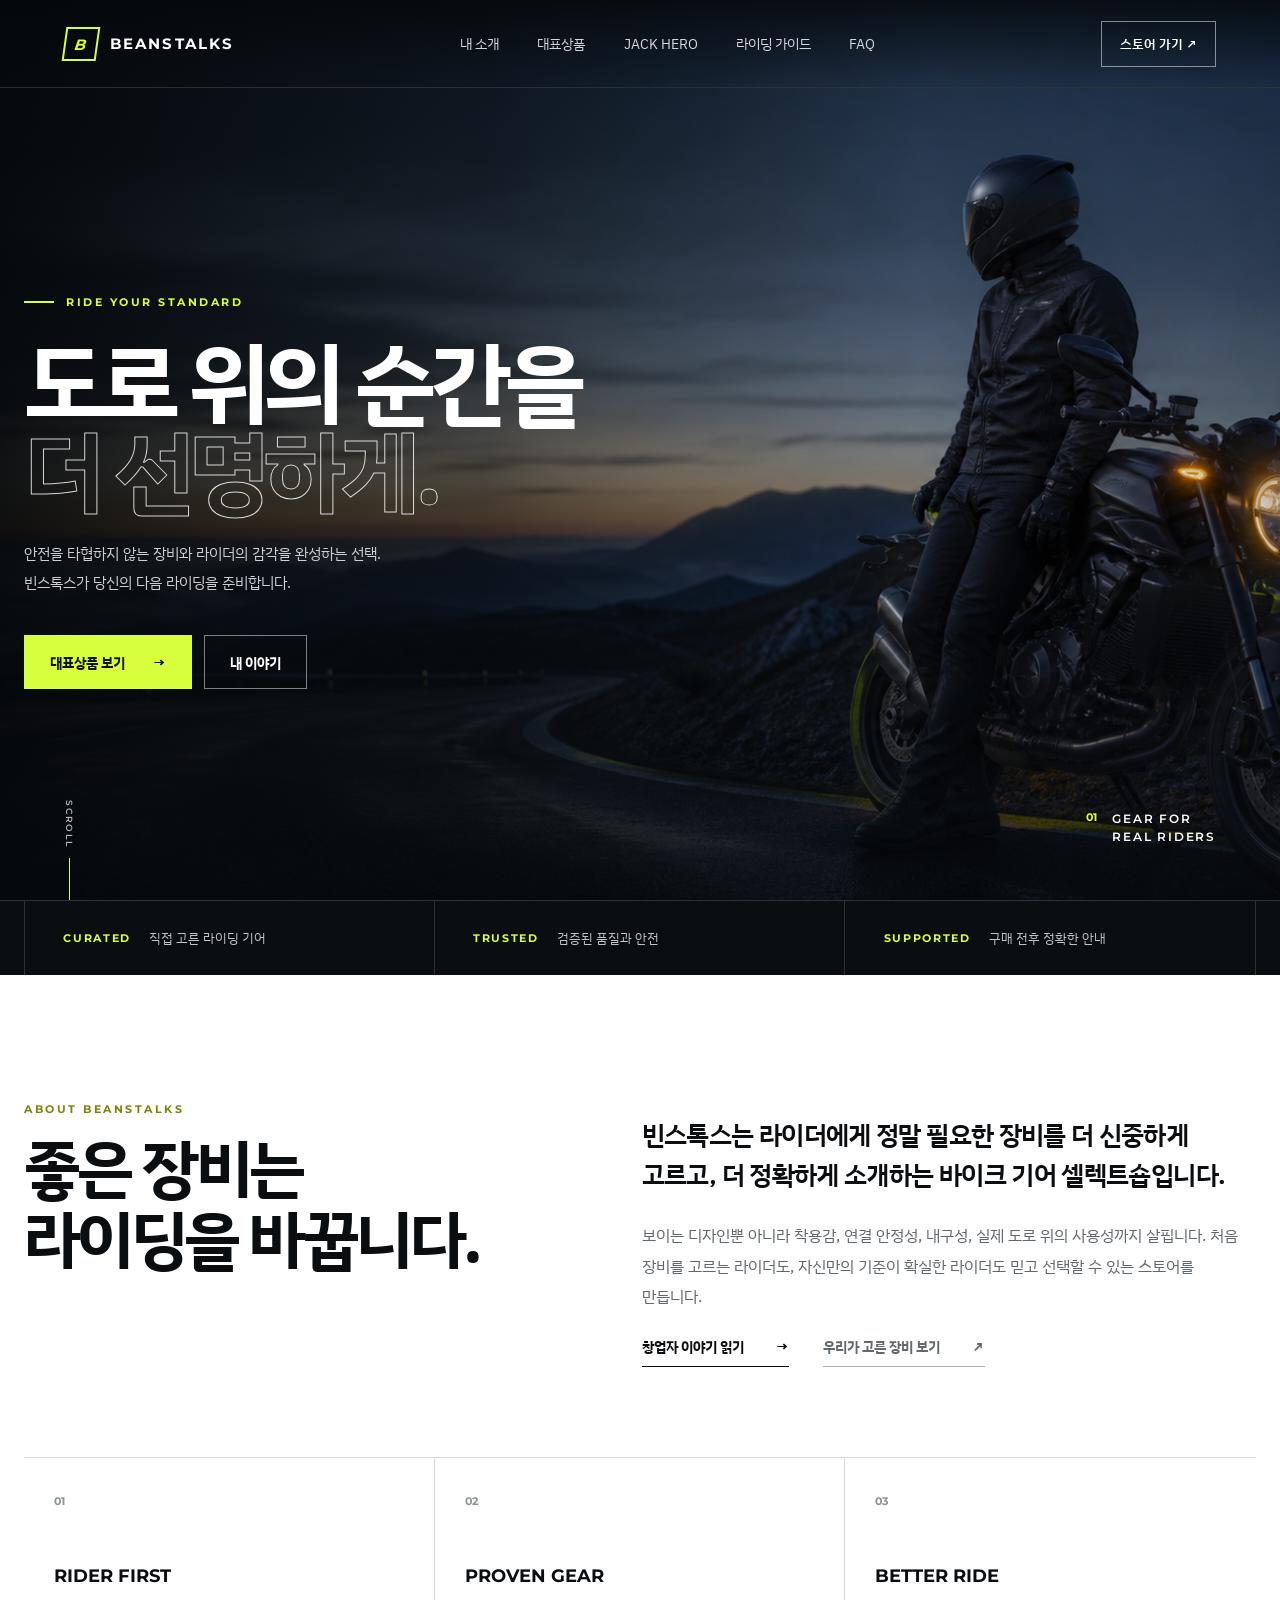
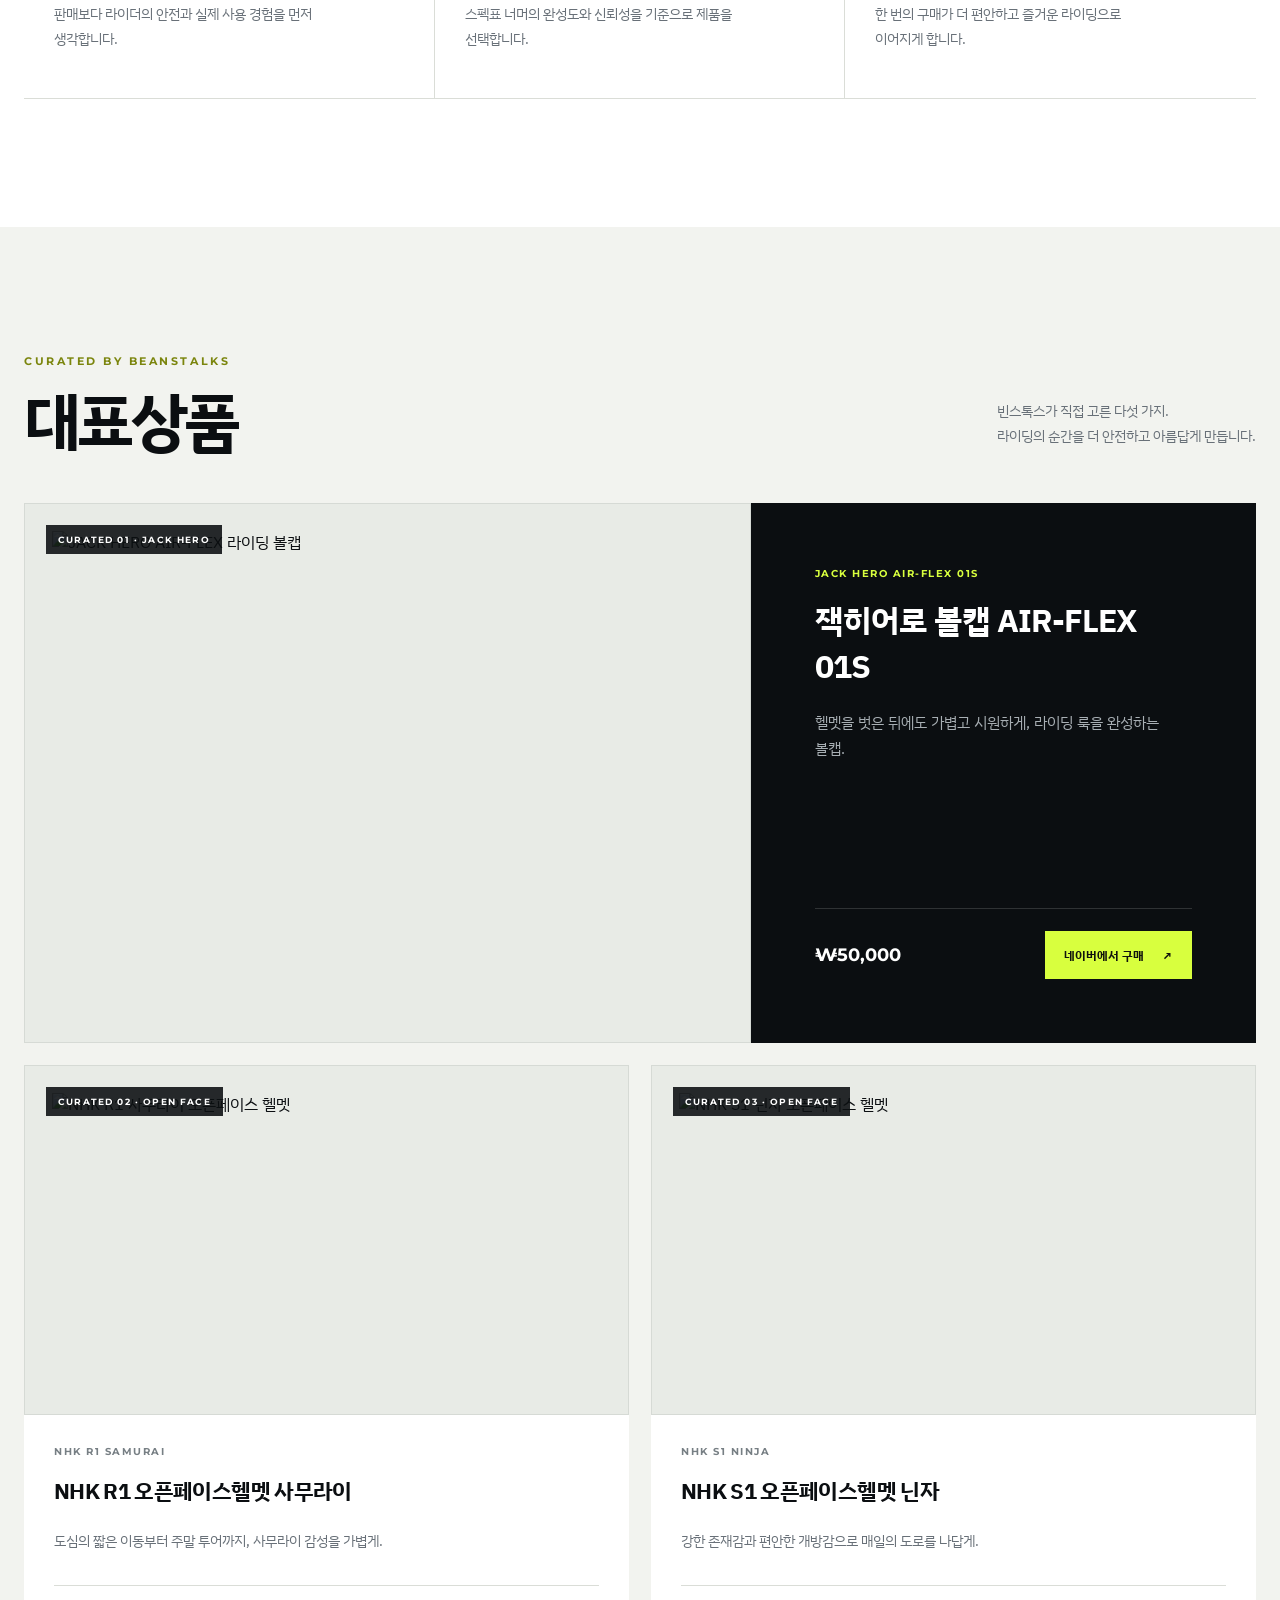
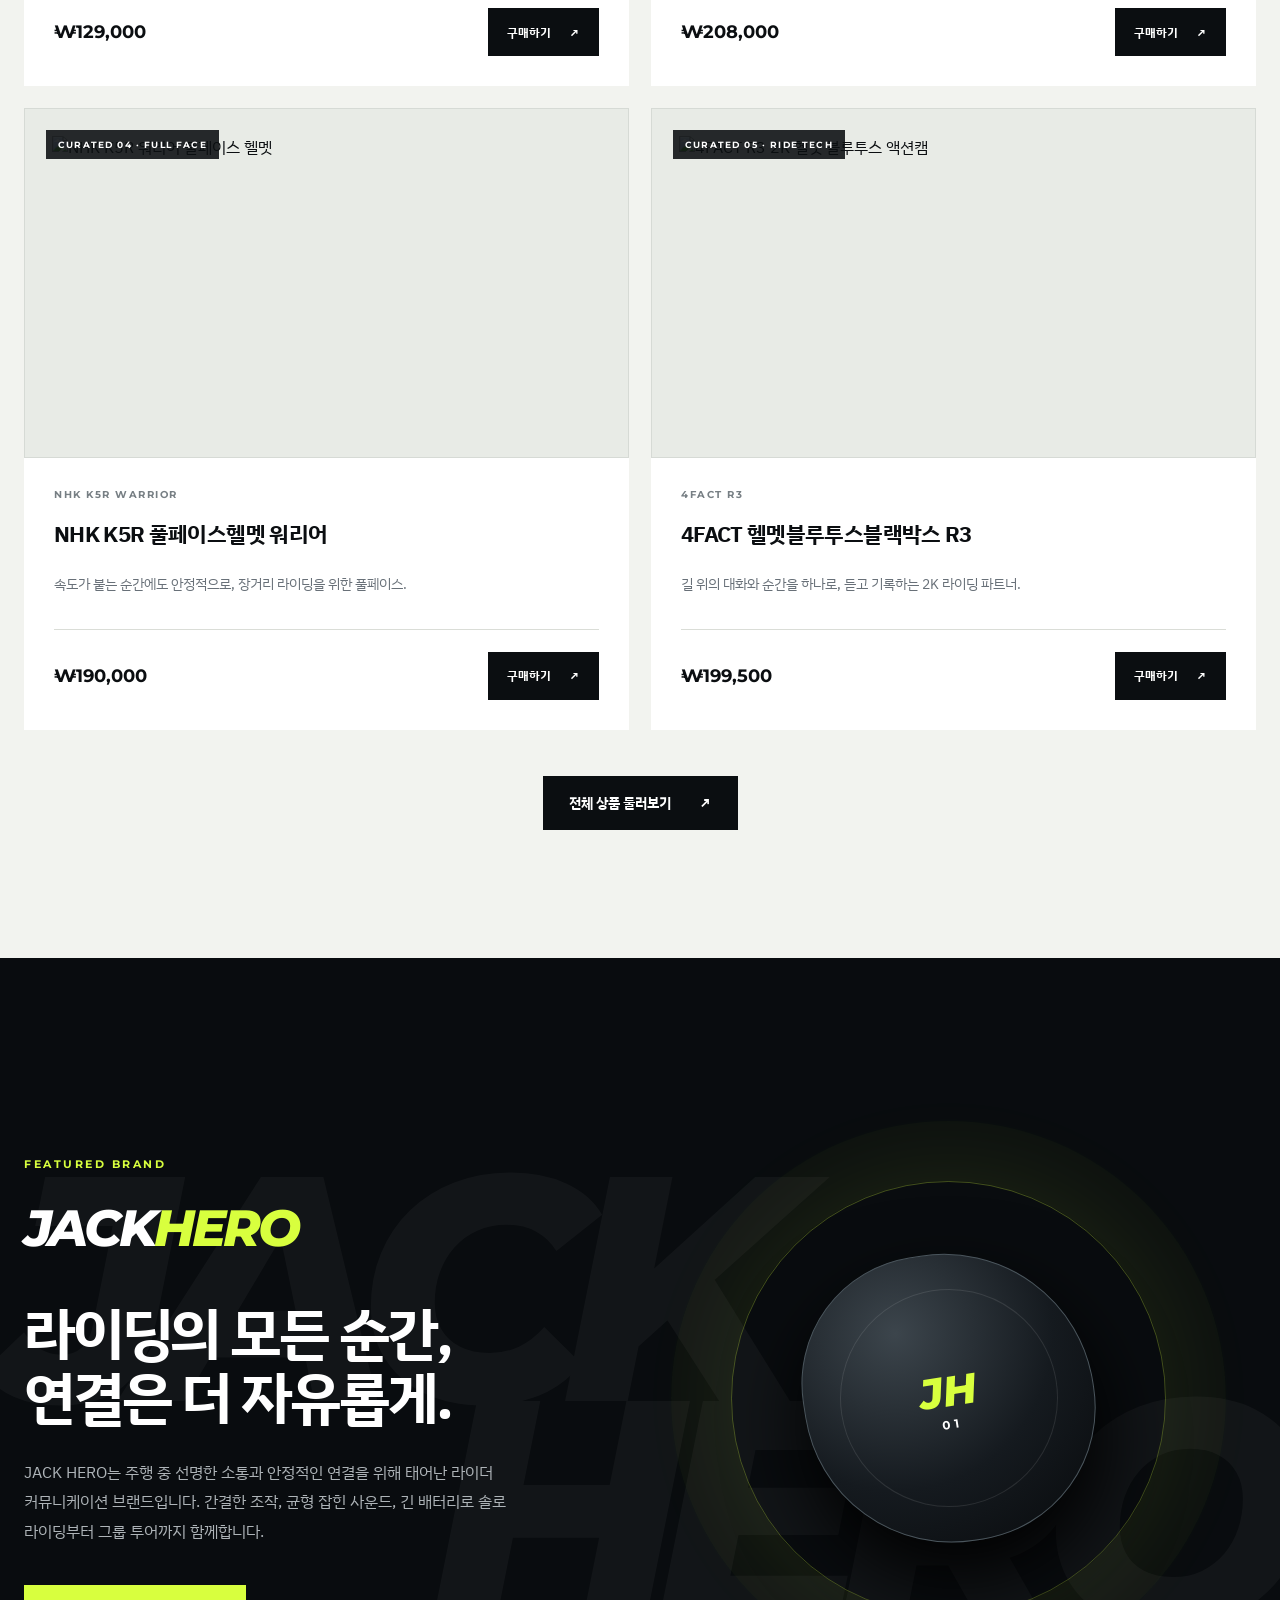
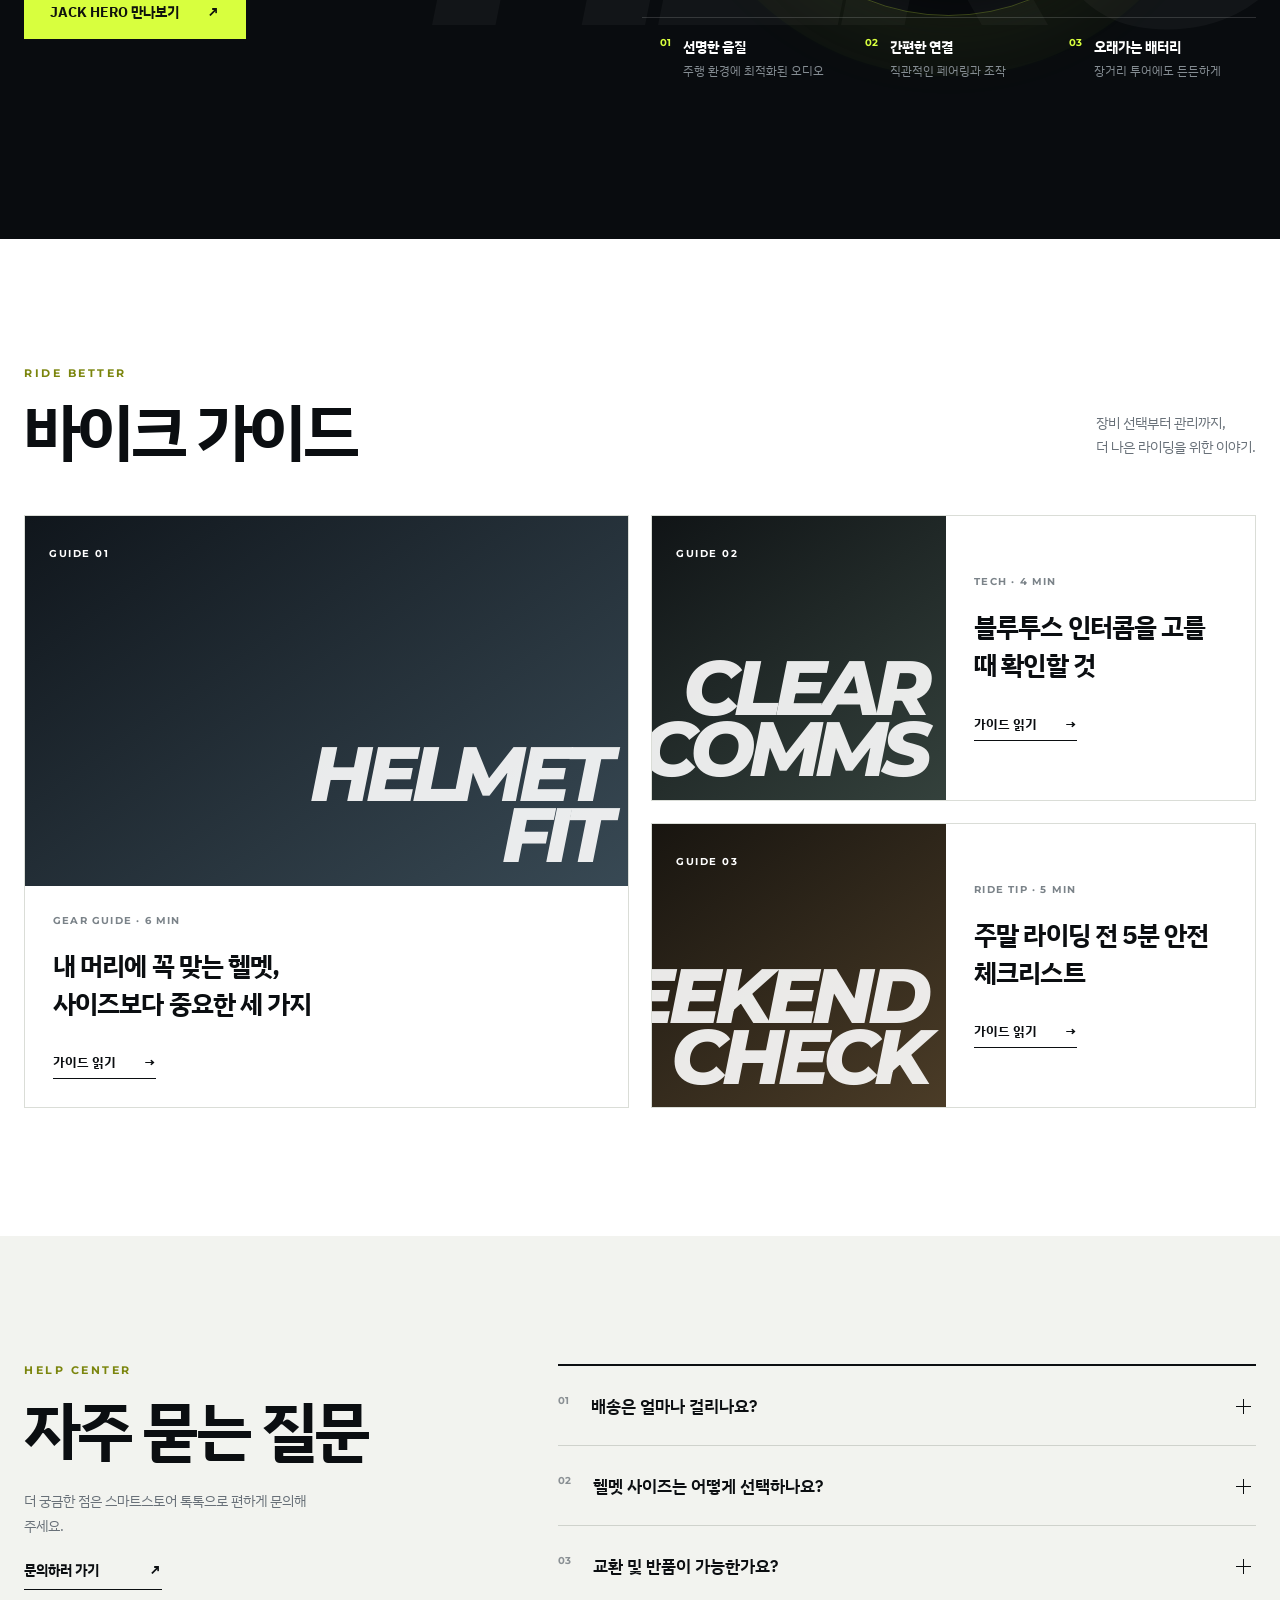
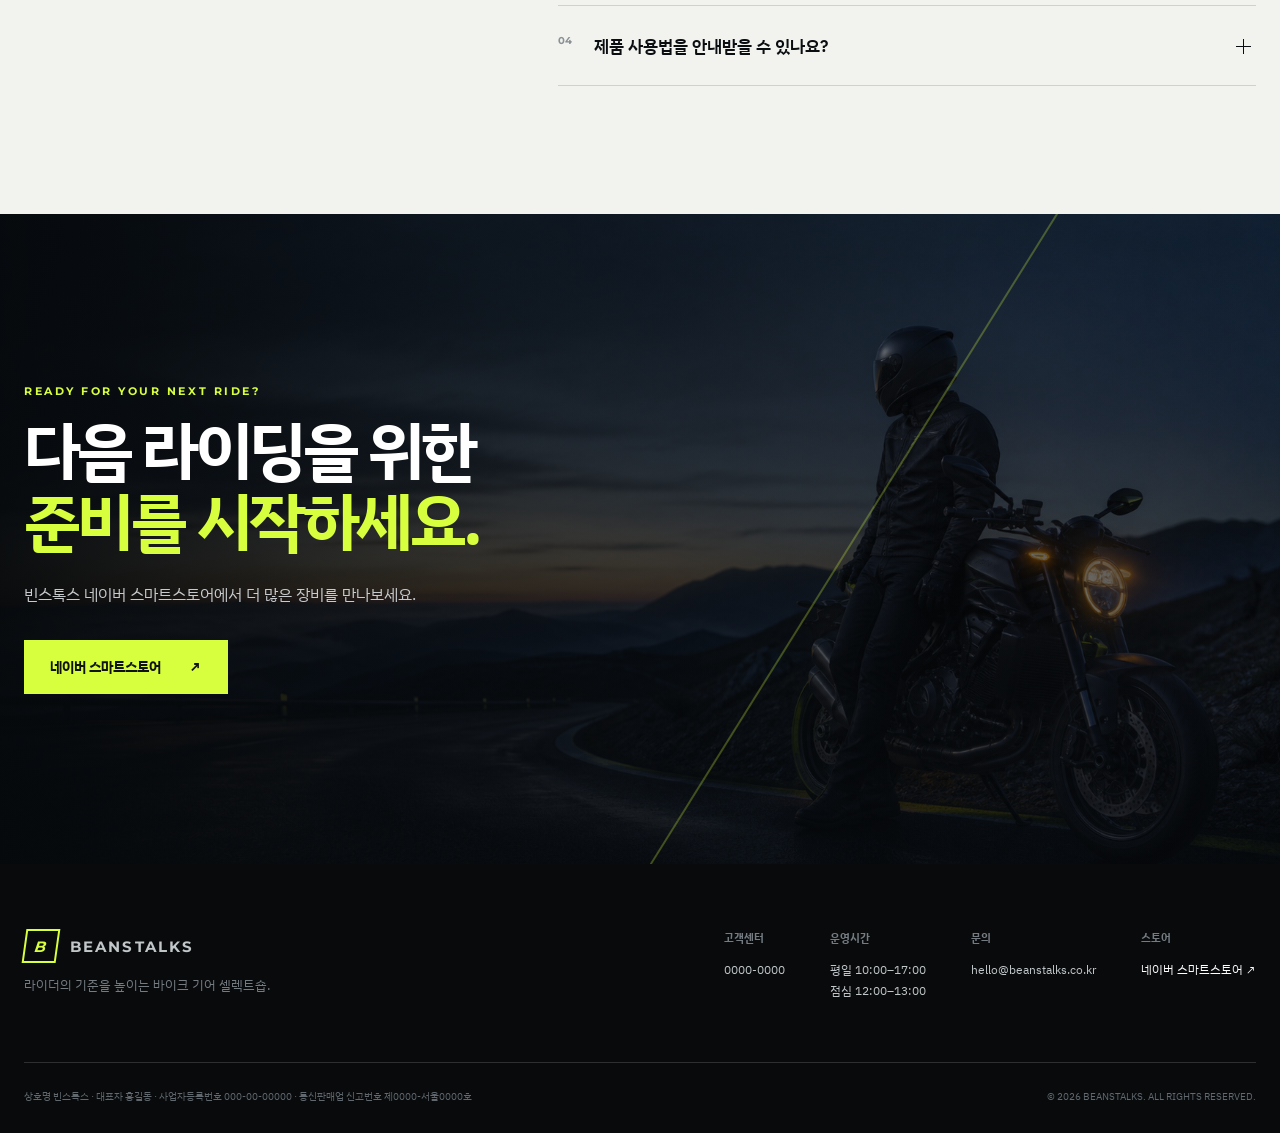
==== commit 69c4a5a2: "Curate featured products and store links" ====
--- a/index.html
+++ b/index.html
@@ -18,12 +18,12 @@
   <header class="site-header" id="site-header">
     <a class="brand" href="#top" aria-label="빈스톡스 홈"><span class="brand-mark">B</span><span>BEANSTALKS</span></a>
     <nav class="desktop-nav" aria-label="주요 메뉴"><a href="story.html">내 소개</a><a href="#products">대표상품</a><a href="#jack-hero">JACK HERO</a><a href="#guide">라이딩 가이드</a><a href="#faq">FAQ</a></nav>
-    <a class="header-shop" href="https://smartstore.naver.com/" target="_blank" rel="noopener">스토어 가기 <span aria-hidden="true">↗</span></a>
+    <a class="header-shop" href="https://mkt.shopping.naver.com/link/68317bf862fffc0a4a4adfb1" target="_blank" rel="noopener">스토어 가기 <span aria-hidden="true">↗</span></a>
     <button class="menu-toggle" type="button" aria-expanded="false" aria-controls="mobile-menu" aria-label="메뉴 열기"><span></span><span></span></button>
   </header>
   <nav class="mobile-menu" id="mobile-menu" aria-label="모바일 메뉴">
     <a href="story.html">내 소개</a><a href="#products">대표상품</a><a href="#jack-hero">JACK HERO</a><a href="#guide">라이딩 가이드</a><a href="#faq">FAQ</a>
-    <a class="mobile-store" href="https://smartstore.naver.com/" target="_blank" rel="noopener">네이버 스마트스토어 ↗</a>
+    <a class="mobile-store" href="https://mkt.shopping.naver.com/link/68317bf862fffc0a4a4adfb1" target="_blank" rel="noopener">네이버 스마트스토어 ↗</a>
   </nav>
 
   <main id="content">
@@ -41,17 +41,32 @@
     </section>
 
     <section class="section products" id="products">
-      <div class="wrap section-row reveal"><div><p class="kicker">SIGNATURE GEAR</p><h2>대표상품</h2></div><p>라이딩의 시작부터 기록까지,<br>빈스톡스가 엄선한 다섯 가지 카테고리.</p></div>
+      <div class="wrap section-row reveal"><div><p class="kicker">CURATED BY BEANSTALKS</p><h2>대표상품</h2></div><p>빈스톡스가 직접 고른 다섯 가지.<br>라이딩의 순간을 더 안전하고 아름답게 만듭니다.</p></div>
       <div class="wrap product-grid">
-        <article class="product-card product-card--wide reveal"><div class="product-visual visual-helmet"><span class="category-code">PROTECTION / 01</span><strong>FULL<br>FACE</strong><i></i></div><div class="product-info"><div><p>라이딩 헬멧</p><h3>에어로 실드 풀페이스 헬멧</h3></div><span class="product-price">₩189,000</span></div><a href="https://smartstore.naver.com/" target="_blank" rel="noopener" aria-label="에어로 실드 풀페이스 헬멧 구매하기"></a></article>
-        <article class="product-card reveal"><div class="product-visual visual-com"><span class="category-code">CONNECT / 02</span><strong>RIDE<br>TOGETHER</strong><i></i></div><div class="product-info"><div><p>블루투스 인터콤</p><h3>JACK HERO JH-1</h3></div><span class="product-price">₩129,000</span></div><a href="https://smartstore.naver.com/" target="_blank" rel="noopener" aria-label="JACK HERO JH-1 구매하기"></a></article>
-        <article class="product-card reveal"><div class="product-visual visual-cam"><span class="category-code">RECORD / 03</span><strong>KEEP<br>THE MOMENT</strong><i></i></div><div class="product-info"><div><p>액션캠</p><h3>로드뷰 4K 액션캠</h3></div><span class="product-price">₩219,000</span></div><a href="https://smartstore.naver.com/" target="_blank" rel="noopener" aria-label="로드뷰 4K 액션캠 구매하기"></a></article>
-        <article class="product-card reveal"><div class="product-visual visual-mask"><span class="category-code">COMFORT / 04</span><strong>ALL<br>SEASON</strong><i></i></div><div class="product-info"><div><p>라이딩 마스크</p><h3>에어핏 테크 마스크</h3></div><span class="product-price">₩29,000</span></div><a href="https://smartstore.naver.com/" target="_blank" rel="noopener" aria-label="에어핏 테크 마스크 구매하기"></a></article>
-        <article class="product-card reveal"><div class="product-visual visual-accessory"><span class="category-code">ESSENTIAL / 05</span><strong>READY<br>TO RIDE</strong><i></i></div><div class="product-info"><div><p>라이딩 액세서리</p><h3>데일리 라이더 키트</h3></div><span class="product-price">₩49,000</span></div><a href="https://smartstore.naver.com/" target="_blank" rel="noopener" aria-label="데일리 라이더 키트 구매하기"></a></article>
-      </div><div class="center-action reveal"><a class="button button-dark" href="https://smartstore.naver.com/" target="_blank" rel="noopener">모든 상품 보러가기 <span>↗</span></a></div>
+        <article class="product-card product-card--wide reveal">
+          <div class="product-media"><span class="product-badge">CURATED 01 · JACK HERO</span><img src="https://shop-phinf.pstatic.net/20260618_284/1781773612865kblYT_PNG/115906575969271721_1587876034.png" alt="JACK HERO AIR-FLEX 라이딩 볼캡" loading="lazy"></div>
+          <div class="product-copy"><p class="product-label">JACK HERO AIR-FLEX 01S</p><h3>잭히어로 볼캡 AIR-FLEX 01S</h3><p class="product-scene">헬멧을 벗은 뒤에도 가볍고 시원하게, 라이딩 룩을 완성하는 볼캡.</p><div class="product-bottom"><strong>₩50,000</strong><a class="button button-primary" href="https://mkt.shopping.naver.com/link/6a48e040c5db947f36e125f9" target="_blank" rel="noopener">네이버에서 구매 <span>↗</span></a></div></div>
+        </article>
+        <article class="product-card reveal">
+          <div class="product-media"><span class="product-badge">CURATED 02 · OPEN FACE</span><img src="https://shop-phinf.pstatic.net/20260630_193/1782816111386IUF01_PNG/116948995452118884_325230252.png" alt="NHK R1 사무라이 오픈페이스 헬멧" loading="lazy"></div>
+          <div class="product-copy"><p class="product-label">NHK R1 SAMURAI</p><h3>NHK R1 오픈페이스헬멧 사무라이</h3><p class="product-scene">도심의 짧은 이동부터 주말 투어까지, 사무라이 감성을 가볍게.</p><div class="product-bottom"><strong>₩129,000</strong><a class="button button-dark" href="https://mkt.shopping.naver.com/link/6835afbd815d2663a463b2ff" target="_blank" rel="noopener">구매하기 <span>↗</span></a></div></div>
+        </article>
+        <article class="product-card reveal">
+          <div class="product-media"><span class="product-badge">CURATED 03 · OPEN FACE</span><img src="https://shop-phinf.pstatic.net/20241115_171/1731659984136Xb2dm_PNG/3052258886813283_1323140498.png" alt="NHK S1 닌자 오픈페이스 헬멧" loading="lazy"></div>
+          <div class="product-copy"><p class="product-label">NHK S1 NINJA</p><h3>NHK S1 오픈페이스헬멧 닌자</h3><p class="product-scene">강한 존재감과 편안한 개방감으로 매일의 도로를 나답게.</p><div class="product-bottom"><strong>₩208,000</strong><a class="button button-dark" href="https://mkt.shopping.naver.com/link/683c05b88dd273404b7279fa" target="_blank" rel="noopener">구매하기 <span>↗</span></a></div></div>
+        </article>
+        <article class="product-card reveal">
+          <div class="product-media"><span class="product-badge">CURATED 04 · FULL FACE</span><img src="https://shop-phinf.pstatic.net/20250421_85/1745245835055NjnrM_PNG/15772689815383416_104183640.png" alt="NHK K5R 워리어 풀페이스 헬멧" loading="lazy"></div>
+          <div class="product-copy"><p class="product-label">NHK K5R WARRIOR</p><h3>NHK K5R 풀페이스헬멧 워리어</h3><p class="product-scene">속도가 붙는 순간에도 안정적으로, 장거리 라이딩을 위한 풀페이스.</p><div class="product-bottom"><strong>₩190,000</strong><a class="button button-dark" href="https://mkt.shopping.naver.com/link/683c3bf99afe25432200942b" target="_blank" rel="noopener">구매하기 <span>↗</span></a></div></div>
+        </article>
+        <article class="product-card reveal">
+          <div class="product-media"><span class="product-badge">CURATED 05 · RIDE TECH</span><img src="https://shop-phinf.pstatic.net/20260516_280/1778931539935lNnC5_PNG/31632114060207924_1323571832.png" alt="4FACT R3 2K 헬멧 블루투스 액션캠" loading="lazy"></div>
+          <div class="product-copy"><p class="product-label">4FACT R3</p><h3>4FACT 헬멧블루투스블랙박스 R3</h3><p class="product-scene">길 위의 대화와 순간을 하나로, 듣고 기록하는 2K 라이딩 파트너.</p><div class="product-bottom"><strong>₩199,500</strong><a class="button button-dark" href="https://mkt.shopping.naver.com/link/6a8c4d197174fa687fc28bb2" target="_blank" rel="noopener">구매하기 <span>↗</span></a></div></div>
+        </article>
+      </div><div class="center-action reveal"><a class="button button-dark" href="https://mkt.shopping.naver.com/link/68317bf862fffc0a4a4adfb1" target="_blank" rel="noopener">전체 상품 둘러보기 <span>↗</span></a></div>
     </section>
 
-    <section class="jack-hero" id="jack-hero"><div class="jack-backdrop" aria-hidden="true"><span>JACK</span><span>HERO</span></div><div class="wrap jack-grid"><div class="jack-copy reveal"><p class="kicker kicker-light">FEATURED BRAND</p><p class="jack-logo">JACK<span>HERO</span></p><h2>라이딩의 모든 순간,<br>연결은 더 자유롭게.</h2><p>JACK HERO는 주행 중 선명한 소통과 안정적인 연결을 위해 태어난 라이더 커뮤니케이션 브랜드입니다. 간결한 조작, 균형 잡힌 사운드, 긴 배터리로 솔로 라이딩부터 그룹 투어까지 함께합니다.</p><a class="button button-primary" href="https://smartstore.naver.com/" target="_blank" rel="noopener">JACK HERO 만나보기 <span>↗</span></a></div><div class="jack-specs reveal"><span class="spec-orbit"></span><div class="device"><span>JH</span><b>01</b></div><ul><li><span>01</span><p><b>선명한 음질</b>주행 환경에 최적화된 오디오</p></li><li><span>02</span><p><b>간편한 연결</b>직관적인 페어링과 조작</p></li><li><span>03</span><p><b>오래가는 배터리</b>장거리 투어에도 든든하게</p></li></ul></div></div></section>
+    <section class="jack-hero" id="jack-hero"><div class="jack-backdrop" aria-hidden="true"><span>JACK</span><span>HERO</span></div><div class="wrap jack-grid"><div class="jack-copy reveal"><p class="kicker kicker-light">FEATURED BRAND</p><p class="jack-logo">JACK<span>HERO</span></p><h2>라이딩의 모든 순간,<br>연결은 더 자유롭게.</h2><p>JACK HERO는 주행 중 선명한 소통과 안정적인 연결을 위해 태어난 라이더 커뮤니케이션 브랜드입니다. 간결한 조작, 균형 잡힌 사운드, 긴 배터리로 솔로 라이딩부터 그룹 투어까지 함께합니다.</p><a class="button button-primary" href="https://mkt.shopping.naver.com/link/68317bf862fffc0a4a4adfb1" target="_blank" rel="noopener">JACK HERO 만나보기 <span>↗</span></a></div><div class="jack-specs reveal"><span class="spec-orbit"></span><div class="device"><span>JH</span><b>01</b></div><ul><li><span>01</span><p><b>선명한 음질</b>주행 환경에 최적화된 오디오</p></li><li><span>02</span><p><b>간편한 연결</b>직관적인 페어링과 조작</p></li><li><span>03</span><p><b>오래가는 배터리</b>장거리 투어에도 든든하게</p></li></ul></div></div></section>
 
     <section class="section guide" id="guide"><div class="wrap section-row reveal"><div><p class="kicker">RIDE BETTER</p><h2>바이크 가이드</h2></div><p>장비 선택부터 관리까지,<br>더 나은 라이딩을 위한 이야기.</p></div><div class="wrap guide-grid">
       <article class="guide-card guide-feature reveal"><div class="guide-thumb thumb-one"><span>GUIDE 01</span><b>HELMET<br>FIT</b></div><div class="guide-body"><p>GEAR GUIDE · 6 MIN</p><h3>내 머리에 꼭 맞는 헬멧,<br>사이즈보다 중요한 세 가지</h3><a href="#guide">가이드 읽기 <span>→</span></a></div></article>
@@ -59,16 +74,16 @@
       <article class="guide-card reveal"><div class="guide-thumb thumb-three"><span>GUIDE 03</span><b>WEEKEND<br>CHECK</b></div><div class="guide-body"><p>RIDE TIP · 5 MIN</p><h3>주말 라이딩 전 5분 안전 체크리스트</h3><a href="#guide">가이드 읽기 <span>→</span></a></div></article>
     </div></section>
 
-    <section class="section faq" id="faq"><div class="wrap faq-grid"><div class="section-heading reveal"><p class="kicker">HELP CENTER</p><h2>자주 묻는 질문</h2><p>더 궁금한 점은 스마트스토어 톡톡으로 편하게 문의해 주세요.</p><a class="text-link" href="https://smartstore.naver.com/" target="_blank" rel="noopener">문의하러 가기 <span>↗</span></a></div><div class="faq-list reveal">
+    <section class="section faq" id="faq"><div class="wrap faq-grid"><div class="section-heading reveal"><p class="kicker">HELP CENTER</p><h2>자주 묻는 질문</h2><p>더 궁금한 점은 스마트스토어 톡톡으로 편하게 문의해 주세요.</p><a class="text-link" href="https://mkt.shopping.naver.com/link/68317bf862fffc0a4a4adfb1" target="_blank" rel="noopener">문의하러 가기 <span>↗</span></a></div><div class="faq-list reveal">
       <details><summary><span>01</span>배송은 얼마나 걸리나요?<i></i></summary><p>평일 오후 2시 이전 주문은 당일 출고를 원칙으로 하며, 출고 후 보통 1~3영업일 내 받아보실 수 있습니다. 도서산간 지역은 조금 더 걸릴 수 있습니다.</p></details>
       <details><summary><span>02</span>헬멧 사이즈는 어떻게 선택하나요?<i></i></summary><p>눈썹 위 약 2cm 지점에서 머리 둘레를 수평으로 측정한 뒤 상품별 사이즈표를 확인해 주세요. 두 사이즈 사이에서 고민된다면 톡톡으로 문의해 주시면 안내해 드립니다.</p></details>
       <details><summary><span>03</span>교환 및 반품이 가능한가요?<i></i></summary><p>상품 수령 후 7일 이내, 사용 흔적과 구성품 훼손이 없는 경우 가능합니다. 안전 및 위생과 관련된 일부 상품은 개봉 후 제한될 수 있습니다.</p></details>
       <details><summary><span>04</span>제품 사용법을 안내받을 수 있나요?<i></i></summary><p>물론입니다. 기본 설명서와 함께 주요 제품은 온라인 사용 가이드를 제공하며, 연결이나 설치가 어려운 경우 톡톡 상담을 도와드립니다.</p></details>
     </div></div></section>
 
-    <section class="store-cta" id="store"><div class="store-road" aria-hidden="true"></div><div class="wrap store-content reveal"><p class="kicker kicker-light">READY FOR YOUR NEXT RIDE?</p><h2>다음 라이딩을 위한<br><em>준비를 시작하세요.</em></h2><p>빈스톡스 네이버 스마트스토어에서 더 많은 장비를 만나보세요.</p><a class="button button-primary" href="https://smartstore.naver.com/" target="_blank" rel="noopener">네이버 스마트스토어 <span>↗</span></a></div></section>
+    <section class="store-cta" id="store"><div class="store-road" aria-hidden="true"></div><div class="wrap store-content reveal"><p class="kicker kicker-light">READY FOR YOUR NEXT RIDE?</p><h2>다음 라이딩을 위한<br><em>준비를 시작하세요.</em></h2><p>빈스톡스 네이버 스마트스토어에서 더 많은 장비를 만나보세요.</p><a class="button button-primary" href="https://mkt.shopping.naver.com/link/68317bf862fffc0a4a4adfb1" target="_blank" rel="noopener">네이버 스마트스토어 <span>↗</span></a></div></section>
   </main>
 
-  <footer class="site-footer"><div class="wrap footer-top"><div><a class="brand" href="#top"><span class="brand-mark">B</span><span>BEANSTALKS</span></a><p>라이더의 기준을 높이는 바이크 기어 셀렉트숍.</p></div><div class="footer-info"><p><b>고객센터</b><span>0000-0000</span></p><p><b>운영시간</b><span>평일 10:00–17:00<br>점심 12:00–13:00</span></p><p><b>문의</b><span>hello@beanstalks.co.kr</span></p></div></div><div class="wrap footer-bottom"><p>상호명 빈스톡스 · 대표자 홍길동 · 사업자등록번호 000-00-00000 · 통신판매업 신고번호 제0000-서울0000호</p><p>© <span id="year"></span> BEANSTALKS. ALL RIGHTS RESERVED.</p></div></footer>
+  <footer class="site-footer"><div class="wrap footer-top"><div><a class="brand" href="#top"><span class="brand-mark">B</span><span>BEANSTALKS</span></a><p>라이더의 기준을 높이는 바이크 기어 셀렉트숍.</p></div><div class="footer-info"><p><b>고객센터</b><span>0000-0000</span></p><p><b>운영시간</b><span>평일 10:00–17:00<br>점심 12:00–13:00</span></p><p><b>문의</b><span>hello@beanstalks.co.kr</span></p><p><b>스토어</b><span><a href="https://mkt.shopping.naver.com/link/68317bf862fffc0a4a4adfb1" target="_blank" rel="noopener">네이버 스마트스토어 ↗</a></span></p></div></div><div class="wrap footer-bottom"><p>상호명 빈스톡스 · 대표자 홍길동 · 사업자등록번호 000-00-00000 · 통신판매업 신고번호 제0000-서울0000호</p><p>© <span id="year"></span> BEANSTALKS. ALL RIGHTS RESERVED.</p></div></footer>
 </body>
 </html>
--- a/styles.css
+++ b/styles.css
@@ -85,7 +85,25 @@
 .section-row>p { margin:0 0 7px; color:var(--muted); font-size:14px; line-height:1.75; }
 .product-grid { display:grid; grid-template-columns:repeat(2,1fr); gap:22px; }
 .product-card { position:relative; background:#fff; overflow:hidden; }
-.product-card--wide { grid-column:span 2; }
+.product-card--wide { grid-column:span 2; display:grid; grid-template-columns:1.18fr .82fr; }
+.product-media { position:relative; min-height:350px; display:grid; place-items:center; overflow:hidden; background:#e8ebe6; }
+.product-media:after { content:""; position:absolute; inset:0; border:1px solid rgba(11,14,17,.08); pointer-events:none; }
+.product-media img { width:100%; height:100%; padding:28px; display:block; object-fit:contain; transition:transform .45s ease; }
+.product-card:hover .product-media img { transform:scale(1.035); }
+.product-card--wide .product-media { min-height:540px; }
+.product-badge { position:absolute; z-index:2; top:22px; left:22px; padding:9px 12px; color:#fff; background:rgba(11,14,17,.88); font:700 9px Montserrat,sans-serif; letter-spacing:.13em; }
+.product-copy { padding:30px; display:flex; flex-direction:column; align-items:flex-start; }
+.product-card--wide .product-copy { padding:clamp(38px,5vw,68px); color:#fff; background:var(--ink); justify-content:center; }
+.product-label { margin:0 0 17px; color:#777f84; font:700 10px Montserrat,sans-serif; letter-spacing:.15em; }
+.product-card--wide .product-label { color:var(--lime); }
+.product-copy h3 { margin:0; font-size:clamp(19px,1.7vw,27px); line-height:1.55; letter-spacing:-.03em; }
+.product-card--wide .product-copy h3 { font-size:clamp(25px,2.5vw,38px); line-height:1.45; }
+.product-scene { margin:20px 0 32px; color:#687078; font-size:14px; line-height:1.75; }
+.product-card--wide .product-scene { color:#a8afb4; font-size:15px; }
+.product-bottom { width:100%; margin-top:auto; display:flex; align-items:center; justify-content:space-between; gap:18px; padding-top:22px; border-top:1px solid var(--line); }
+.product-card--wide .product-bottom { border-top-color:var(--dark-line); }
+.product-bottom strong { flex:none; font:700 18px Montserrat,sans-serif; }
+.product-bottom .button { min-height:48px; padding:0 18px; gap:18px; font-size:12px; }
 .product-visual { position:relative; min-height:330px; padding:26px; overflow:hidden; color:#fff; background:#1a2026; }
 .product-card--wide .product-visual { min-height:440px; }
 .product-visual:before { content:""; position:absolute; inset:0; background:linear-gradient(125deg,transparent 15%,rgba(255,255,255,.11),transparent 52%); transform:translateX(-50%); transition:transform .5s; }
@@ -167,7 +185,9 @@
 .site-footer { padding:65px 0 28px; color:#c1c6c9; background:#080a0c; }
 .footer-top { display:flex; justify-content:space-between; gap:60px; padding-bottom:55px; }
 .footer-top>div:first-child>p { color:#747c82; font-size:13px; }
-.footer-info { display:grid; grid-template-columns:repeat(3,auto); gap:55px; }
+.footer-info { display:grid; grid-template-columns:repeat(4,auto); gap:45px; }
+.footer-info a { color:#fff; transition:color .2s; }
+.footer-info a:hover,.footer-info a:focus-visible { color:var(--lime); }
 .footer-info p { margin:0; display:flex; flex-direction:column; gap:12px; font-size:12px; line-height:1.7; }
 .footer-info b { color:#747c82; font-size:11px; }
 .footer-bottom { padding-top:25px; display:flex; justify-content:space-between; gap:30px; border-top:1px solid var(--dark-line); color:#61696f; font-size:10px; line-height:1.7; }
@@ -193,6 +213,8 @@
   .guide-feature,.guide-card { grid-template-columns:1fr 1.05fr; }
   .guide-feature .guide-thumb { min-height:280px; }
   .footer-top { flex-direction:column; }
+  .product-card--wide { grid-template-columns:1fr; }
+  .product-card--wide .product-media { min-height:450px; }
 }
 
 @media (max-width:640px) {
@@ -214,6 +236,12 @@
   .section-row { align-items:start; flex-direction:column; gap:22px; }
   .product-grid { grid-template-columns:1fr; gap:16px; }
   .product-card--wide { grid-column:auto; }
+  .product-card--wide { display:block; }
+  .product-media,.product-card--wide .product-media { min-height:0; aspect-ratio:4/3; }
+  .product-media img { padding:20px; }
+  .product-card--wide .product-copy { padding:30px 24px; }
+  .product-bottom { align-items:flex-start; flex-direction:column; }
+  .product-bottom .button { width:100%; }
   .product-visual,.product-card--wide .product-visual { min-height:290px; }
   .product-visual strong { font-size:52px; }
   .product-info { align-items:start; flex-direction:column; }
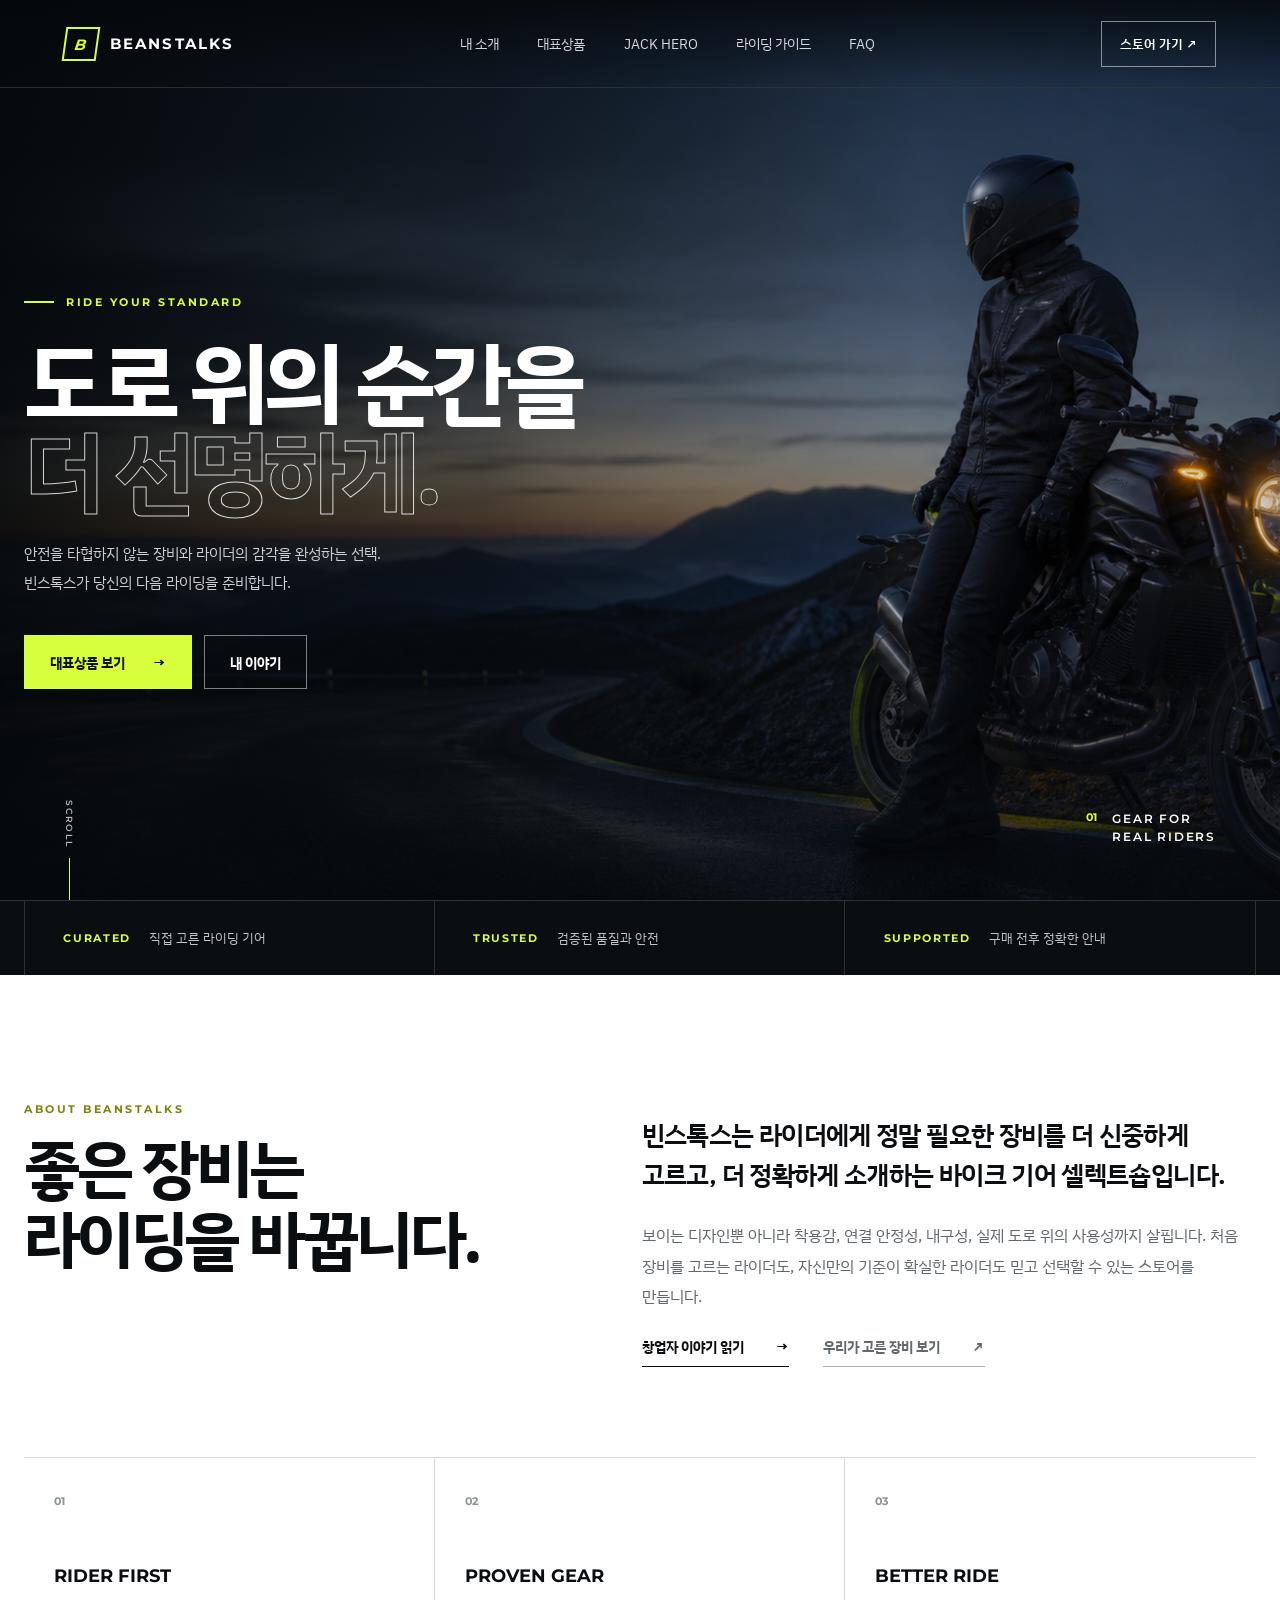
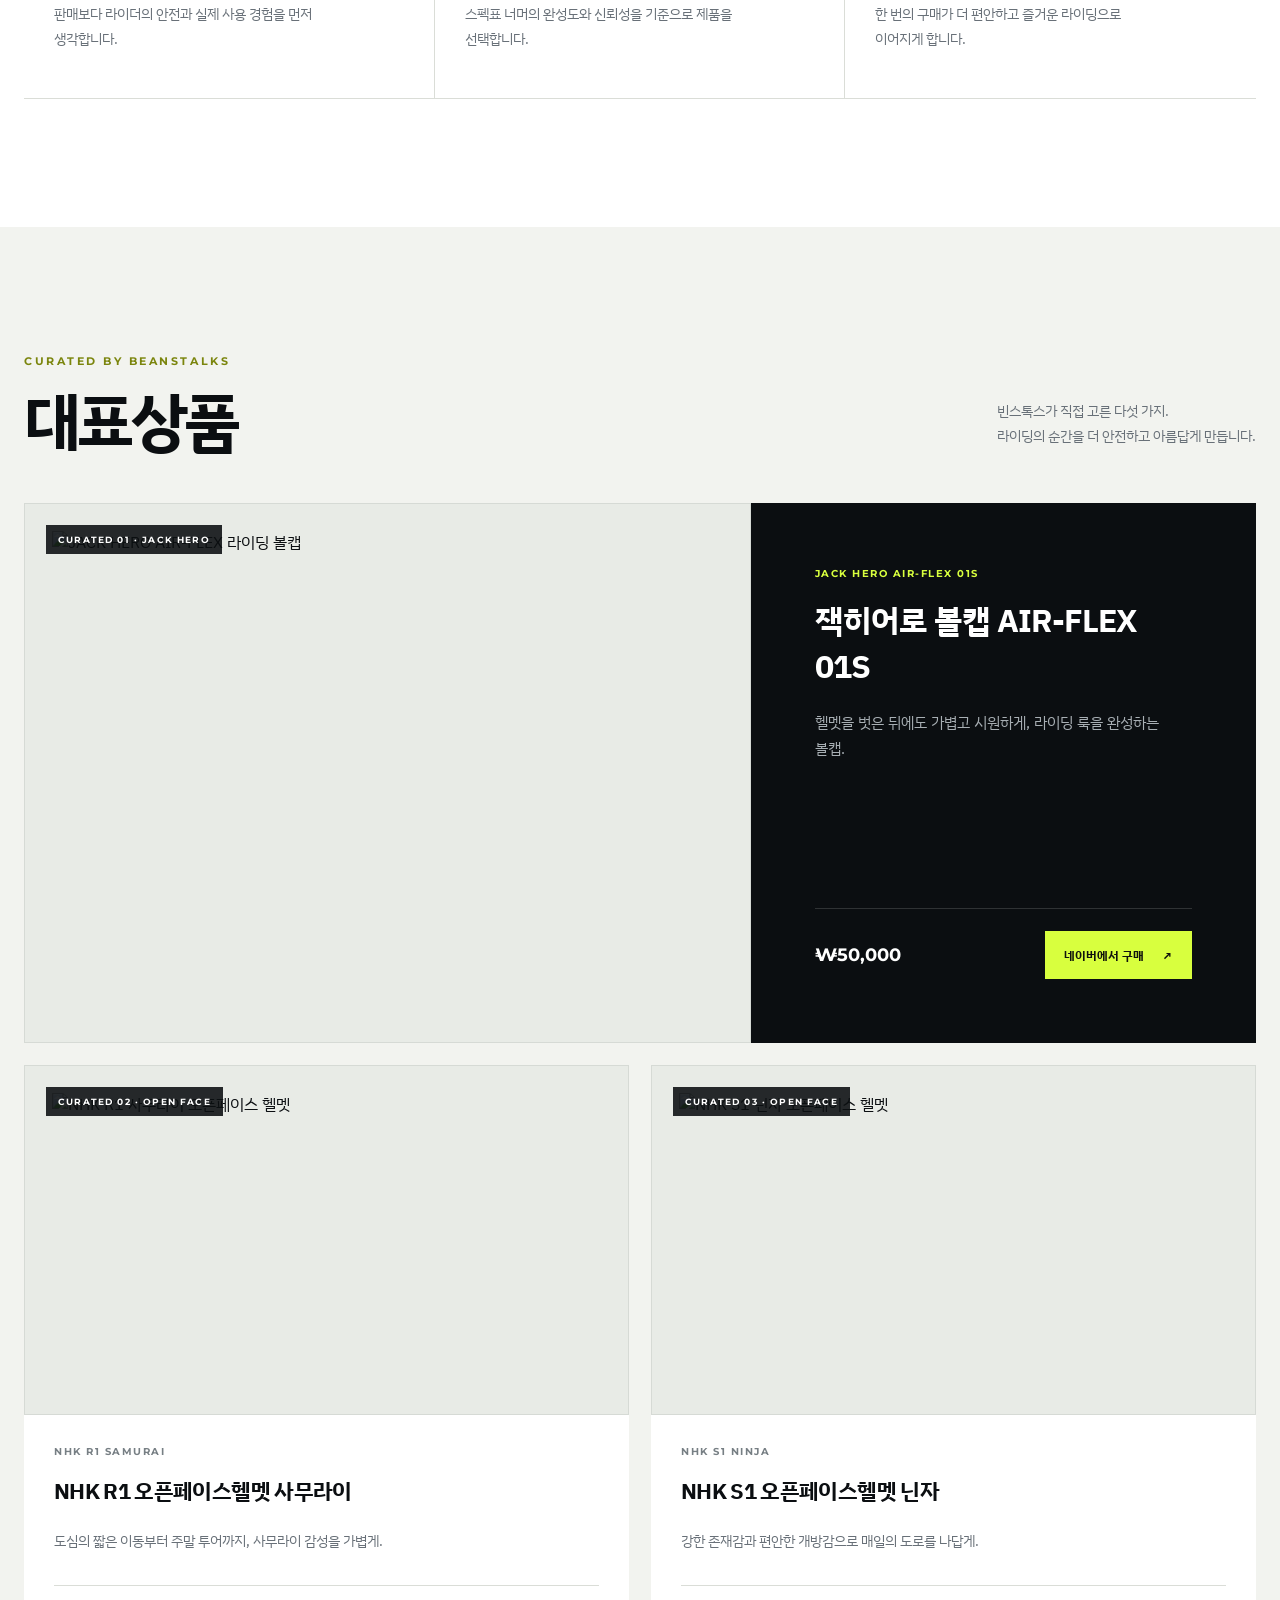
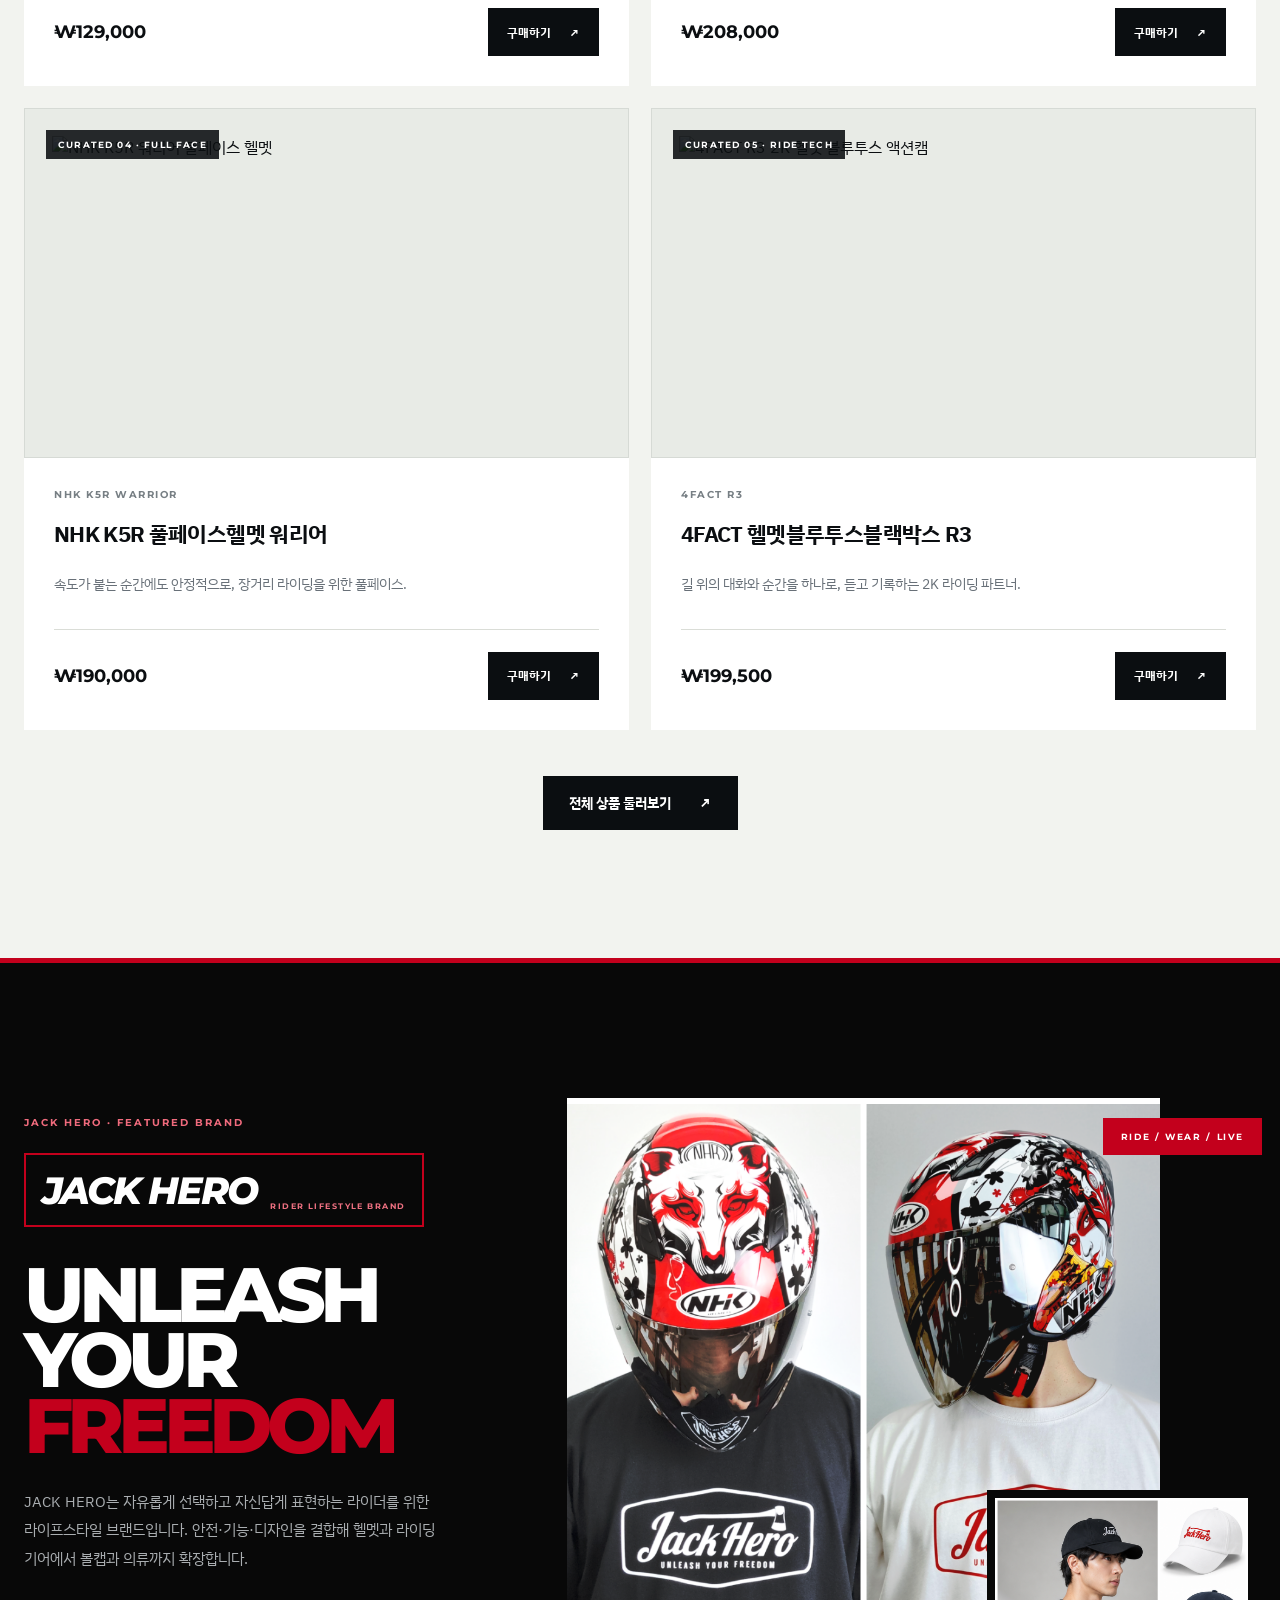
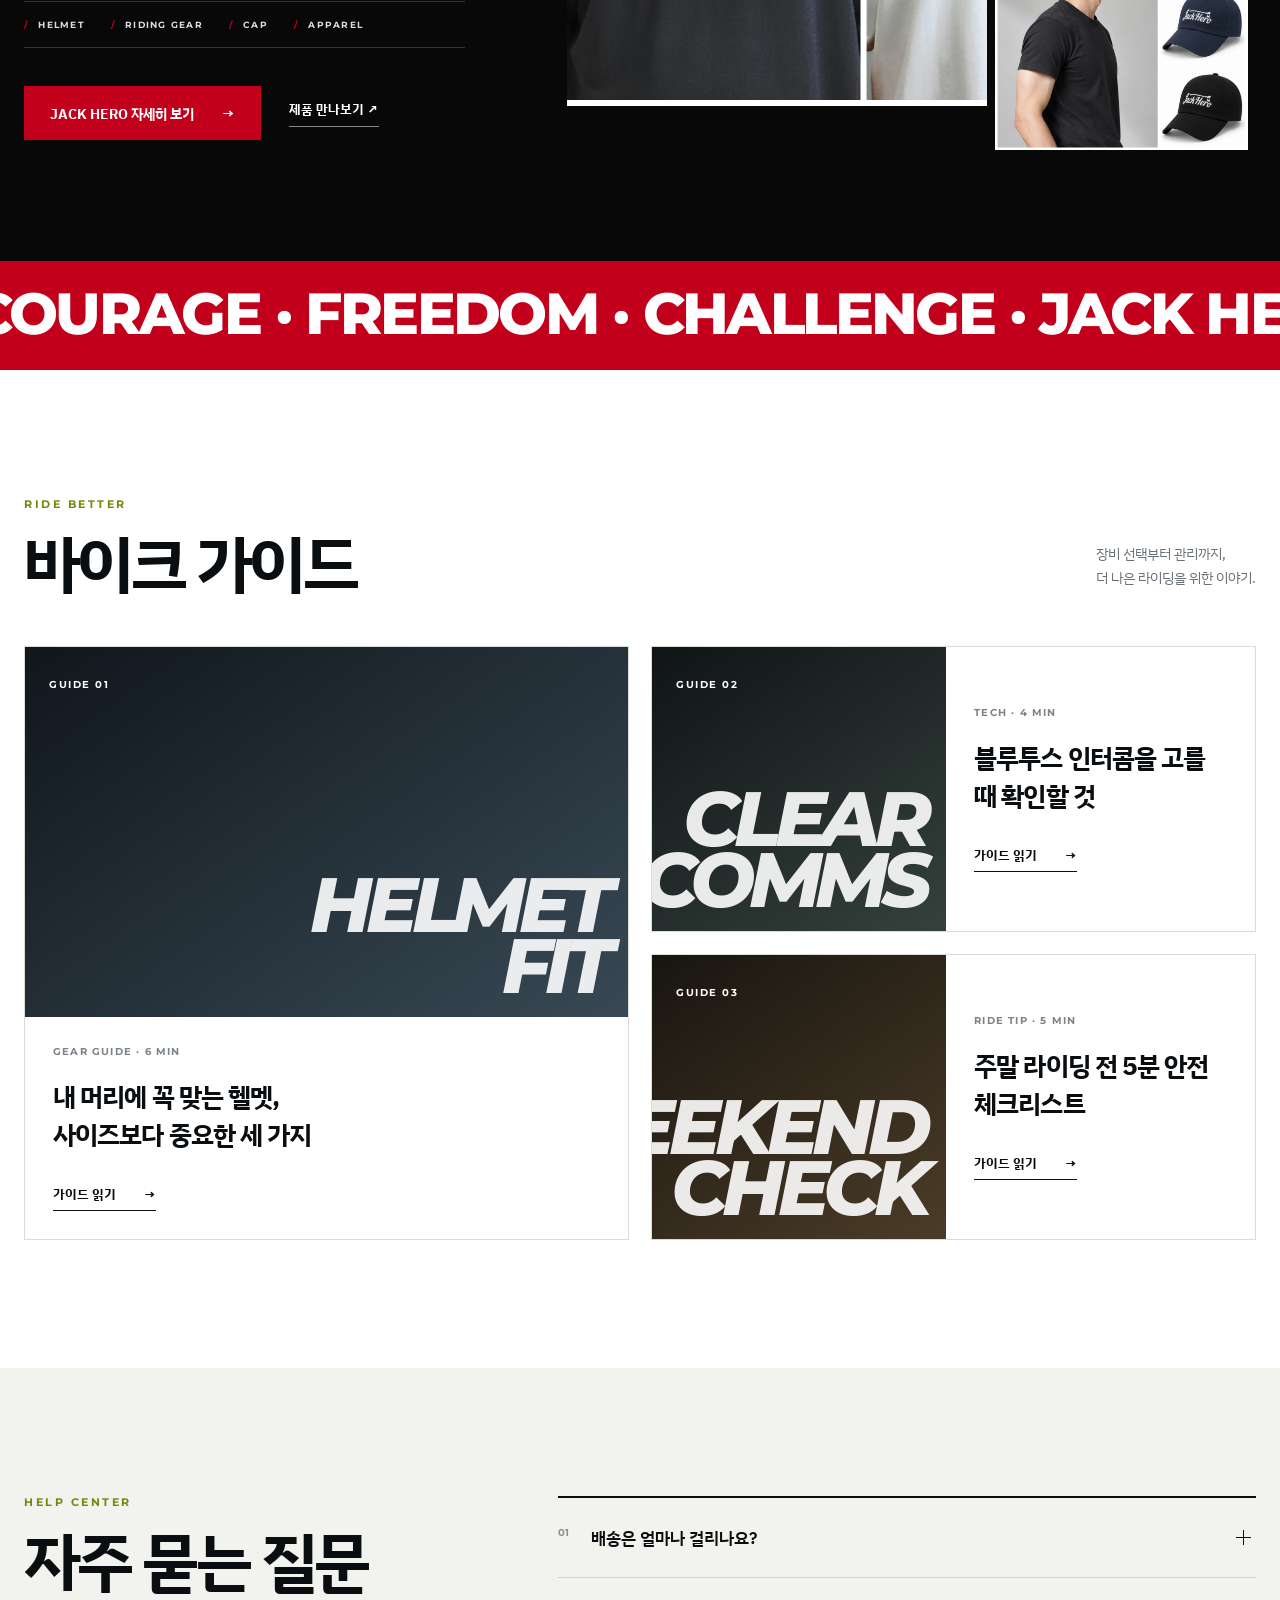
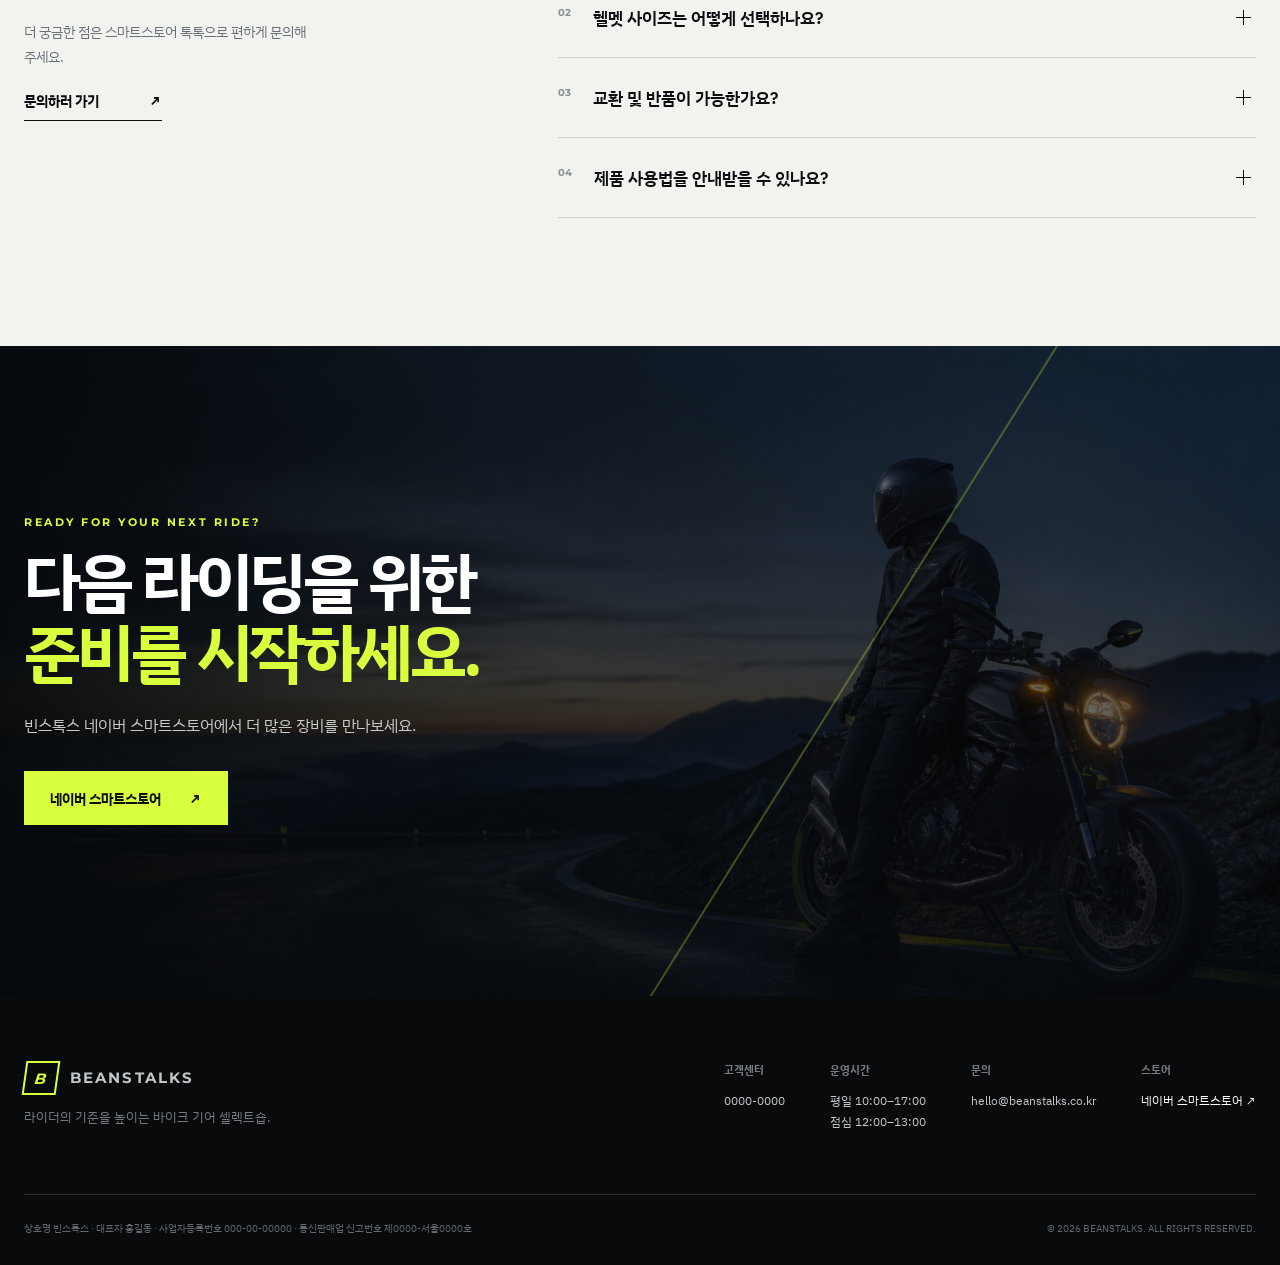
==== commit 93908b39: "Add JACK HERO brand experience" ====
--- a/index.html
+++ b/index.html
@@ -17,12 +17,12 @@
   <a class="skip-link" href="#content">본문 바로가기</a>
   <header class="site-header" id="site-header">
     <a class="brand" href="#top" aria-label="빈스톡스 홈"><span class="brand-mark">B</span><span>BEANSTALKS</span></a>
-    <nav class="desktop-nav" aria-label="주요 메뉴"><a href="story.html">내 소개</a><a href="#products">대표상품</a><a href="#jack-hero">JACK HERO</a><a href="#guide">라이딩 가이드</a><a href="#faq">FAQ</a></nav>
+    <nav class="desktop-nav" aria-label="주요 메뉴"><a href="story.html">내 소개</a><a href="#products">대표상품</a><a href="jack-hero.html">JACK HERO</a><a href="#guide">라이딩 가이드</a><a href="#faq">FAQ</a></nav>
     <a class="header-shop" href="https://mkt.shopping.naver.com/link/68317bf862fffc0a4a4adfb1" target="_blank" rel="noopener">스토어 가기 <span aria-hidden="true">↗</span></a>
     <button class="menu-toggle" type="button" aria-expanded="false" aria-controls="mobile-menu" aria-label="메뉴 열기"><span></span><span></span></button>
   </header>
   <nav class="mobile-menu" id="mobile-menu" aria-label="모바일 메뉴">
-    <a href="story.html">내 소개</a><a href="#products">대표상품</a><a href="#jack-hero">JACK HERO</a><a href="#guide">라이딩 가이드</a><a href="#faq">FAQ</a>
+    <a href="story.html">내 소개</a><a href="#products">대표상품</a><a href="jack-hero.html">JACK HERO</a><a href="#guide">라이딩 가이드</a><a href="#faq">FAQ</a>
     <a class="mobile-store" href="https://mkt.shopping.naver.com/link/68317bf862fffc0a4a4adfb1" target="_blank" rel="noopener">네이버 스마트스토어 ↗</a>
   </nav>
 
@@ -66,7 +66,24 @@
       </div><div class="center-action reveal"><a class="button button-dark" href="https://mkt.shopping.naver.com/link/68317bf862fffc0a4a4adfb1" target="_blank" rel="noopener">전체 상품 둘러보기 <span>↗</span></a></div>
     </section>
 
-    <section class="jack-hero" id="jack-hero"><div class="jack-backdrop" aria-hidden="true"><span>JACK</span><span>HERO</span></div><div class="wrap jack-grid"><div class="jack-copy reveal"><p class="kicker kicker-light">FEATURED BRAND</p><p class="jack-logo">JACK<span>HERO</span></p><h2>라이딩의 모든 순간,<br>연결은 더 자유롭게.</h2><p>JACK HERO는 주행 중 선명한 소통과 안정적인 연결을 위해 태어난 라이더 커뮤니케이션 브랜드입니다. 간결한 조작, 균형 잡힌 사운드, 긴 배터리로 솔로 라이딩부터 그룹 투어까지 함께합니다.</p><a class="button button-primary" href="https://mkt.shopping.naver.com/link/68317bf862fffc0a4a4adfb1" target="_blank" rel="noopener">JACK HERO 만나보기 <span>↗</span></a></div><div class="jack-specs reveal"><span class="spec-orbit"></span><div class="device"><span>JH</span><b>01</b></div><ul><li><span>01</span><p><b>선명한 음질</b>주행 환경에 최적화된 오디오</p></li><li><span>02</span><p><b>간편한 연결</b>직관적인 페어링과 조작</p></li><li><span>03</span><p><b>오래가는 배터리</b>장거리 투어에도 든든하게</p></li></ul></div></div></section>
+    <section class="jack-hero" id="jack-hero">
+      <div class="wrap jack-intro">
+        <div class="jack-copy reveal">
+          <p class="jack-kicker">JACK HERO · FEATURED BRAND</p>
+          <div class="jack-lockup"><p class="jack-wordmark">JACK HERO</p><span>RIDER LIFESTYLE BRAND</span></div>
+          <h2>UNLEASH<br>YOUR <em>FREEDOM</em></h2>
+          <p>JACK HERO는 자유롭게 선택하고 자신답게 표현하는 라이더를 위한 라이프스타일 브랜드입니다. 안전·기능·디자인을 결합해 헬멧과 라이딩 기어에서 볼캡과 의류까지 확장합니다.</p>
+          <ul class="jack-range" aria-label="JACK HERO 제품 영역"><li>HELMET</li><li>RIDING GEAR</li><li>CAP</li><li>APPAREL</li></ul>
+          <div class="jack-actions"><a class="button jack-button" href="jack-hero.html">JACK HERO 자세히 보기 <span>→</span></a><a class="jack-text-link" href="https://mkt.shopping.naver.com/link/68317bf862fffc0a4a4adfb1" target="_blank" rel="noopener">제품 만나보기 ↗</a></div>
+        </div>
+        <div class="jack-collage reveal">
+          <figure class="jack-collage-main"><img src="assets/jackhero-tee-logo.png" alt="JACK HERO 티셔츠와 헬멧으로 라이더 스타일을 표현한 모습" loading="lazy"></figure>
+          <figure class="jack-collage-sub"><img src="assets/jackhero-cap-man.png" alt="JACK HERO 블랙 볼캡을 착용한 라이더" loading="lazy"></figure>
+          <span class="jack-collage-note">RIDE / WEAR / LIVE</span>
+        </div>
+      </div>
+      <div class="jack-marquee" aria-hidden="true"><span>COURAGE · FREEDOM · CHALLENGE · JACK HERO · </span><span>COURAGE · FREEDOM · CHALLENGE · JACK HERO · </span></div>
+    </section>
 
     <section class="section guide" id="guide"><div class="wrap section-row reveal"><div><p class="kicker">RIDE BETTER</p><h2>바이크 가이드</h2></div><p>장비 선택부터 관리까지,<br>더 나은 라이딩을 위한 이야기.</p></div><div class="wrap guide-grid">
       <article class="guide-card guide-feature reveal"><div class="guide-thumb thumb-one"><span>GUIDE 01</span><b>HELMET<br>FIT</b></div><div class="guide-body"><p>GEAR GUIDE · 6 MIN</p><h3>내 머리에 꼭 맞는 헬멧,<br>사이즈보다 중요한 세 가지</h3><a href="#guide">가이드 읽기 <span>→</span></a></div></article>
--- a/styles.css
+++ b/styles.css
@@ -123,26 +123,34 @@
 .product-card>a { position:absolute; inset:0; z-index:3; }
 .center-action { display:flex; justify-content:center; margin-top:46px; }
 
-.jack-hero { position:relative; padding:clamp(100px,11vw,170px) 0; overflow:hidden; color:#fff; background:#090c0f; }
-.jack-backdrop { position:absolute; inset:0; display:flex; flex-direction:column; justify-content:center; opacity:.035; font:800 clamp(140px,25vw,360px)/.7 Montserrat,sans-serif; font-style:italic; letter-spacing:-.1em; }
-.jack-backdrop span:last-child { align-self:flex-end; }
-.jack-grid { position:relative; display:grid; grid-template-columns:.9fr 1.1fr; gap:9vw; align-items:center; }
 .kicker-light { color:var(--lime); }
-.jack-logo { margin:25px 0 42px; font:800 clamp(34px,4vw,58px) Montserrat,sans-serif; letter-spacing:-.06em; font-style:italic; }
-.jack-logo span { color:var(--lime); }
-.jack-copy h2 { font-size:clamp(38px,4.5vw,64px); }
-.jack-copy>p:not(.kicker):not(.jack-logo) { max-width:540px; margin:30px 0 38px; color:#aeb4b8; line-height:1.85; }
-.jack-specs { position:relative; min-height:600px; display:grid; place-items:center; }
-.spec-orbit { position:absolute; width:min(34vw,450px); aspect-ratio:1; border:1px solid rgba(216,255,62,.28); border-radius:50%; box-shadow:0 0 0 60px rgba(216,255,62,.025),0 0 100px rgba(216,255,62,.09); }
-.device { position:relative; z-index:2; width:min(23vw,290px); aspect-ratio:1; display:flex; flex-direction:column; align-items:center; justify-content:center; border:1px solid #4a555c; border-radius:44% 52% 46% 51%; background:radial-gradient(circle at 35% 25%,#3c454c,#151a1f 55%,#080a0c); box-shadow:0 35px 80px #000; transform:rotate(-9deg); }
-.device:after { content:""; position:absolute; inset:12%; border:1px solid rgba(255,255,255,.1); border-radius:50%; }
-.device span { color:var(--lime); font:800 42px Montserrat,sans-serif; font-style:italic; }
-.device b { font:700 12px Montserrat,sans-serif; letter-spacing:.4em; }
-.jack-specs ul { position:absolute; z-index:3; inset:auto 0 0; margin:0; padding:0; display:grid; grid-template-columns:repeat(3,1fr); list-style:none; }
-.jack-specs li { display:flex; gap:12px; padding:18px; border-top:1px solid var(--dark-line); }
-.jack-specs li>span { color:var(--lime); font:700 10px Montserrat,sans-serif; }
-.jack-specs li p { margin:0; color:#858d93; font-size:12px; line-height:1.5; }
-.jack-specs li b { display:block; margin-bottom:5px; color:#fff; font-size:14px; }
+.jack-hero { --jack-red:#c3001c; position:relative; padding:clamp(100px,11vw,160px) 0 0; overflow:hidden; color:#fff; background:#080808; }
+.jack-hero:before { position:absolute; inset:0 0 auto; height:5px; background:var(--jack-red); content:""; }
+.jack-intro { display:grid; grid-template-columns:.78fr 1.22fr; gap:clamp(55px,8vw,120px); align-items:center; }
+.jack-kicker { margin:0 0 24px; color:#f06b7d; font:700 10px Montserrat,sans-serif; letter-spacing:.2em; }
+.jack-lockup { display:inline-flex; align-items:end; gap:14px; padding:12px 16px 11px; border:2px solid var(--jack-red); }
+.jack-wordmark { margin:0; font:800 clamp(24px,3vw,42px) Montserrat,sans-serif; font-style:italic; letter-spacing:-.06em; }
+.jack-lockup>span { padding-bottom:3px; color:#ef7182; font:700 8px Montserrat,sans-serif; letter-spacing:.18em; white-space:nowrap; }
+.jack-copy h2 { margin:35px 0 30px; font:800 clamp(48px,6vw,92px)/.85 Montserrat,sans-serif; letter-spacing:-.08em; }
+.jack-copy h2 em { color:var(--jack-red); font-style:normal; }
+.jack-copy>p:not(.jack-kicker) { max-width:520px; margin:0; color:#aaaeb1; font-size:15px; line-height:1.9; }
+.jack-range { max-width:520px; margin:28px 0 0; padding:17px 0; display:flex; flex-wrap:wrap; gap:10px 26px; border-top:1px solid #343434; border-bottom:1px solid #343434; list-style:none; }
+.jack-range li { color:#ddd; font:700 9px Montserrat,sans-serif; letter-spacing:.14em; }
+.jack-range li:before { margin-right:9px; color:var(--jack-red); content:"/"; }
+.jack-actions { display:flex; align-items:center; flex-wrap:wrap; gap:28px; margin-top:38px; }
+.jack-button { color:#fff; background:var(--jack-red); }
+.jack-button:hover { background:#e00026; }
+.jack-text-link { padding-bottom:8px; border-bottom:1px solid rgba(255,255,255,.5); font-size:13px; font-weight:700; }
+.jack-collage { position:relative; min-height:660px; }
+.jack-collage figure { position:absolute; margin:0; overflow:hidden; background:#1a1a1a; }
+.jack-collage img { width:100%; height:100%; display:block; object-fit:cover; }
+.jack-collage-main { inset:0 14% 8% 0; }
+.jack-collage-main img { object-position:center; }
+.jack-collage-sub { right:0; bottom:0; width:39%; aspect-ratio:1; border:8px solid #080808; }
+.jack-collage-sub img { object-position:left center; }
+.jack-collage-note { position:absolute; top:20px; right:-6px; padding:13px 18px; color:#fff; background:var(--jack-red); font:700 9px Montserrat,sans-serif; letter-spacing:.18em; }
+.jack-marquee { margin-top:clamp(70px,8vw,110px); display:flex; width:max-content; color:#fff; background:var(--jack-red); font:800 clamp(30px,4.5vw,70px)/1 Montserrat,sans-serif; letter-spacing:-.045em; white-space:nowrap; transform:translateX(-1%); }
+.jack-marquee span { padding:24px 0 28px; }
 
 .guide { background:#fff; }
 .guide-grid { display:grid; grid-template-columns:repeat(2,1fr); gap:22px; }
@@ -205,9 +213,8 @@
   .hero-overlay { background:linear-gradient(90deg,rgba(5,8,11,.92),rgba(5,8,11,.24)),linear-gradient(0deg,rgba(5,8,11,.86),transparent 65%); }
   .hero-content { padding-top:150px; padding-bottom:130px; align-self:flex-end; }
   .hero-meta { display:none; }
-  .about-grid,.jack-grid,.faq-grid { grid-template-columns:1fr; gap:55px; }
-  .jack-specs { min-height:520px; }
-  .device { width:260px; }
+  .about-grid,.jack-intro,.faq-grid { grid-template-columns:1fr; gap:55px; }
+  .jack-collage { min-height:600px; }
   .guide-grid { grid-template-columns:1fr; }
   .guide-feature { grid-row:auto; }
   .guide-feature,.guide-card { grid-template-columns:1fr 1.05fr; }
@@ -228,7 +235,7 @@
   .promise-grid { grid-template-columns:1fr; }
   .promise-grid p,.promise-grid p:first-child { border:0; border-bottom:1px solid var(--dark-line); padding:20px 0; }
   .section { padding:85px 0; }
-  .section h2,.jack-copy h2,.store-content h2 { font-size:40px; }
+  .section h2,.store-content h2 { font-size:40px; }
   .about-copy .lead { font-size:21px; }
   .value-grid { grid-template-columns:1fr; margin-top:60px; }
   .value-card { min-height:0; padding:28px 0; border-right:0; border-bottom:1px solid var(--line); }
@@ -245,11 +252,11 @@
   .product-visual,.product-card--wide .product-visual { min-height:290px; }
   .product-visual strong { font-size:52px; }
   .product-info { align-items:start; flex-direction:column; }
-  .jack-specs { min-height:600px; align-items:start; padding-top:60px; }
-  .spec-orbit { width:310px; }
-  .device { width:220px; }
-  .jack-specs ul { grid-template-columns:1fr; }
-  .jack-specs li { padding:13px 0; }
+  .jack-copy h2 { font-size:clamp(48px,15vw,68px); }
+  .jack-lockup { align-items:start; flex-direction:column; gap:5px; }
+  .jack-collage { min-height:470px; }
+  .jack-collage-main { inset:0 8% 5% 0; }
+  .jack-collage-sub { width:42%; border-width:5px; }
   .guide-feature,.guide-card { grid-template-columns:1fr; }
   .guide-thumb,.guide-feature .guide-thumb { min-height:270px; }
   .guide-body { min-height:230px; }
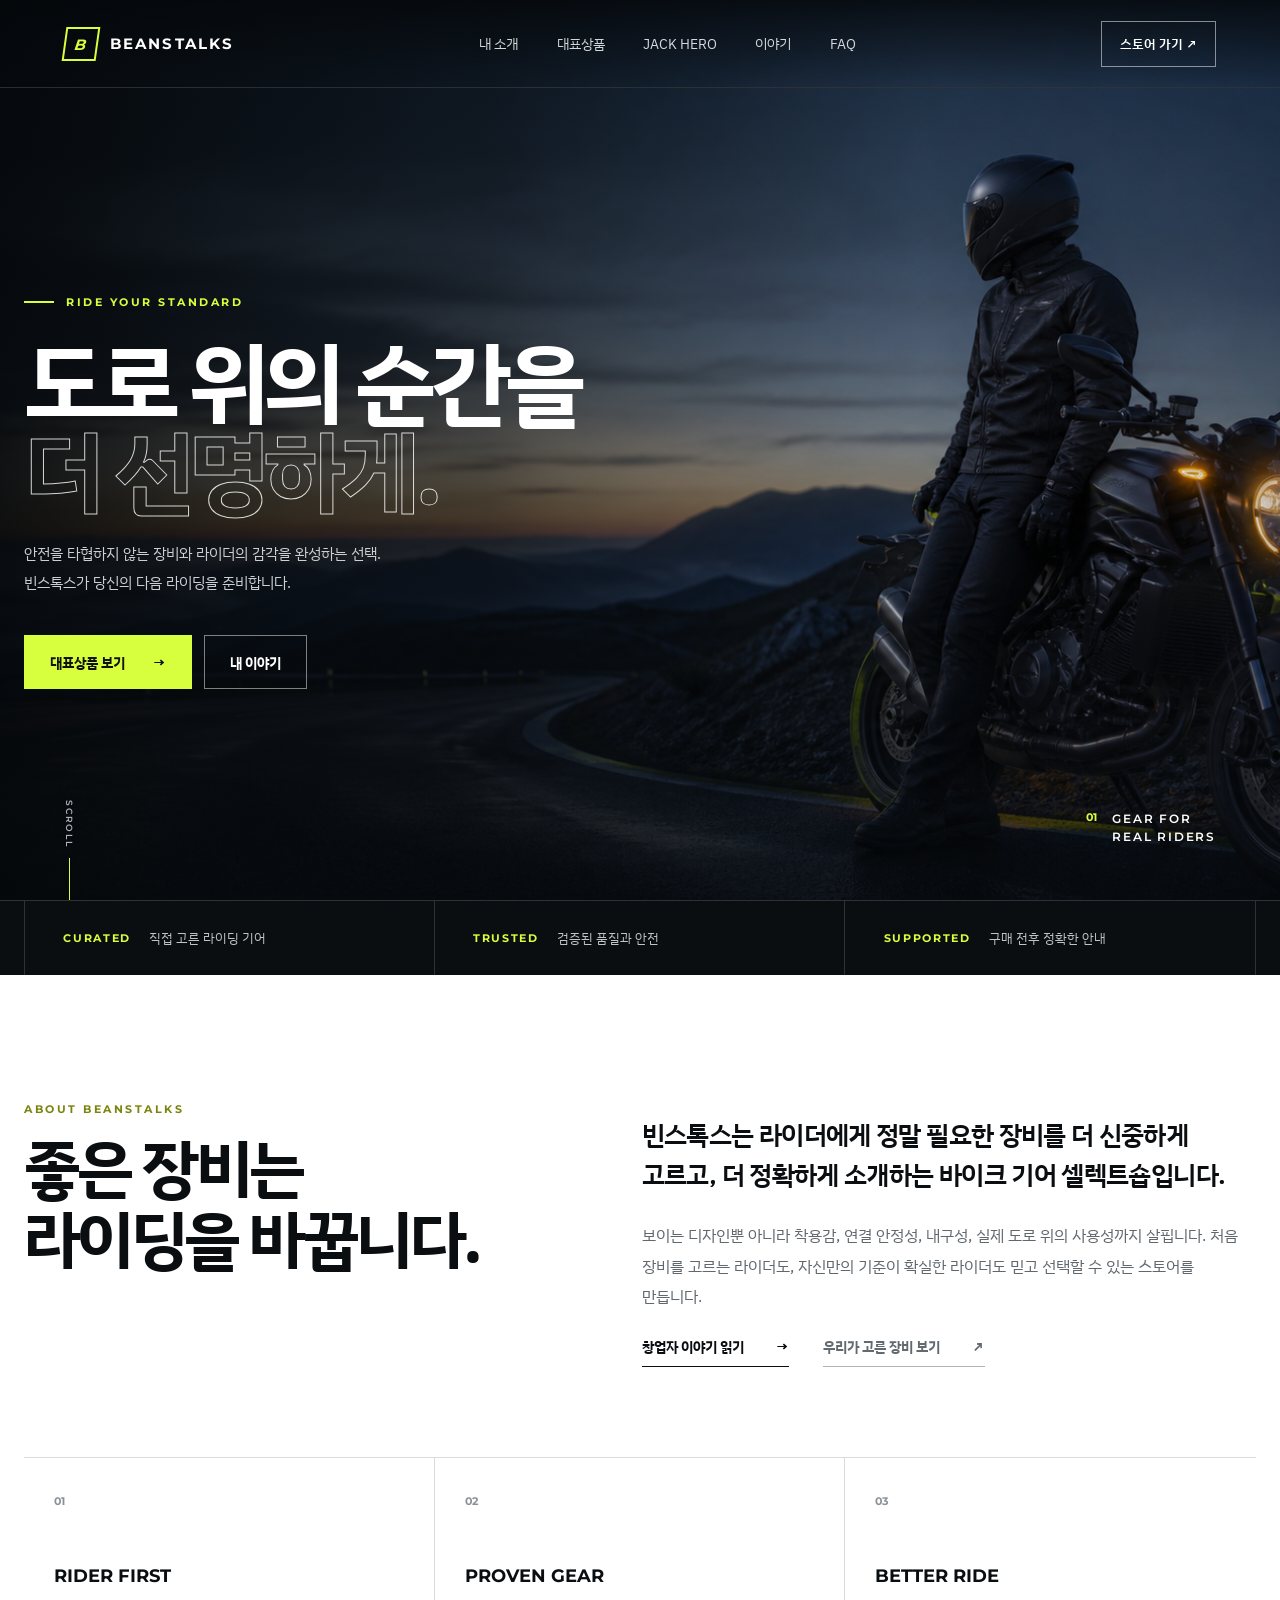
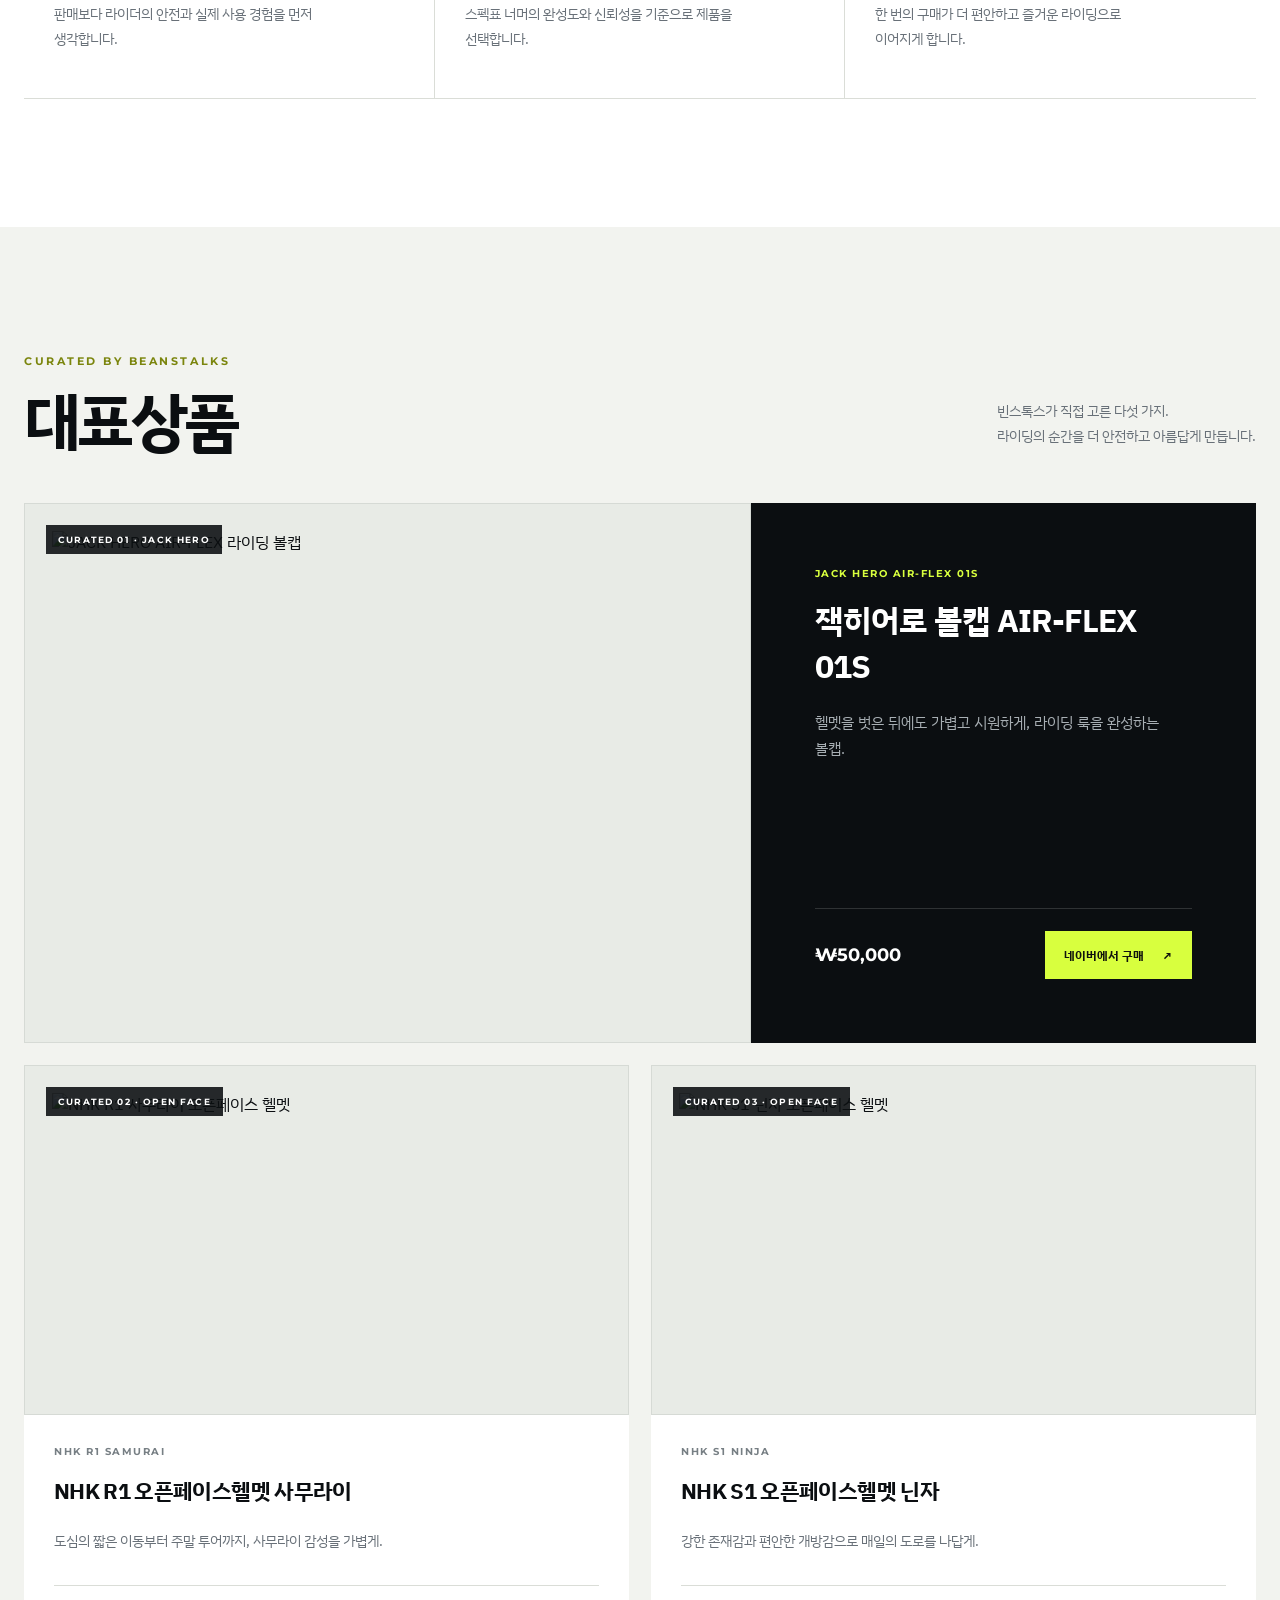
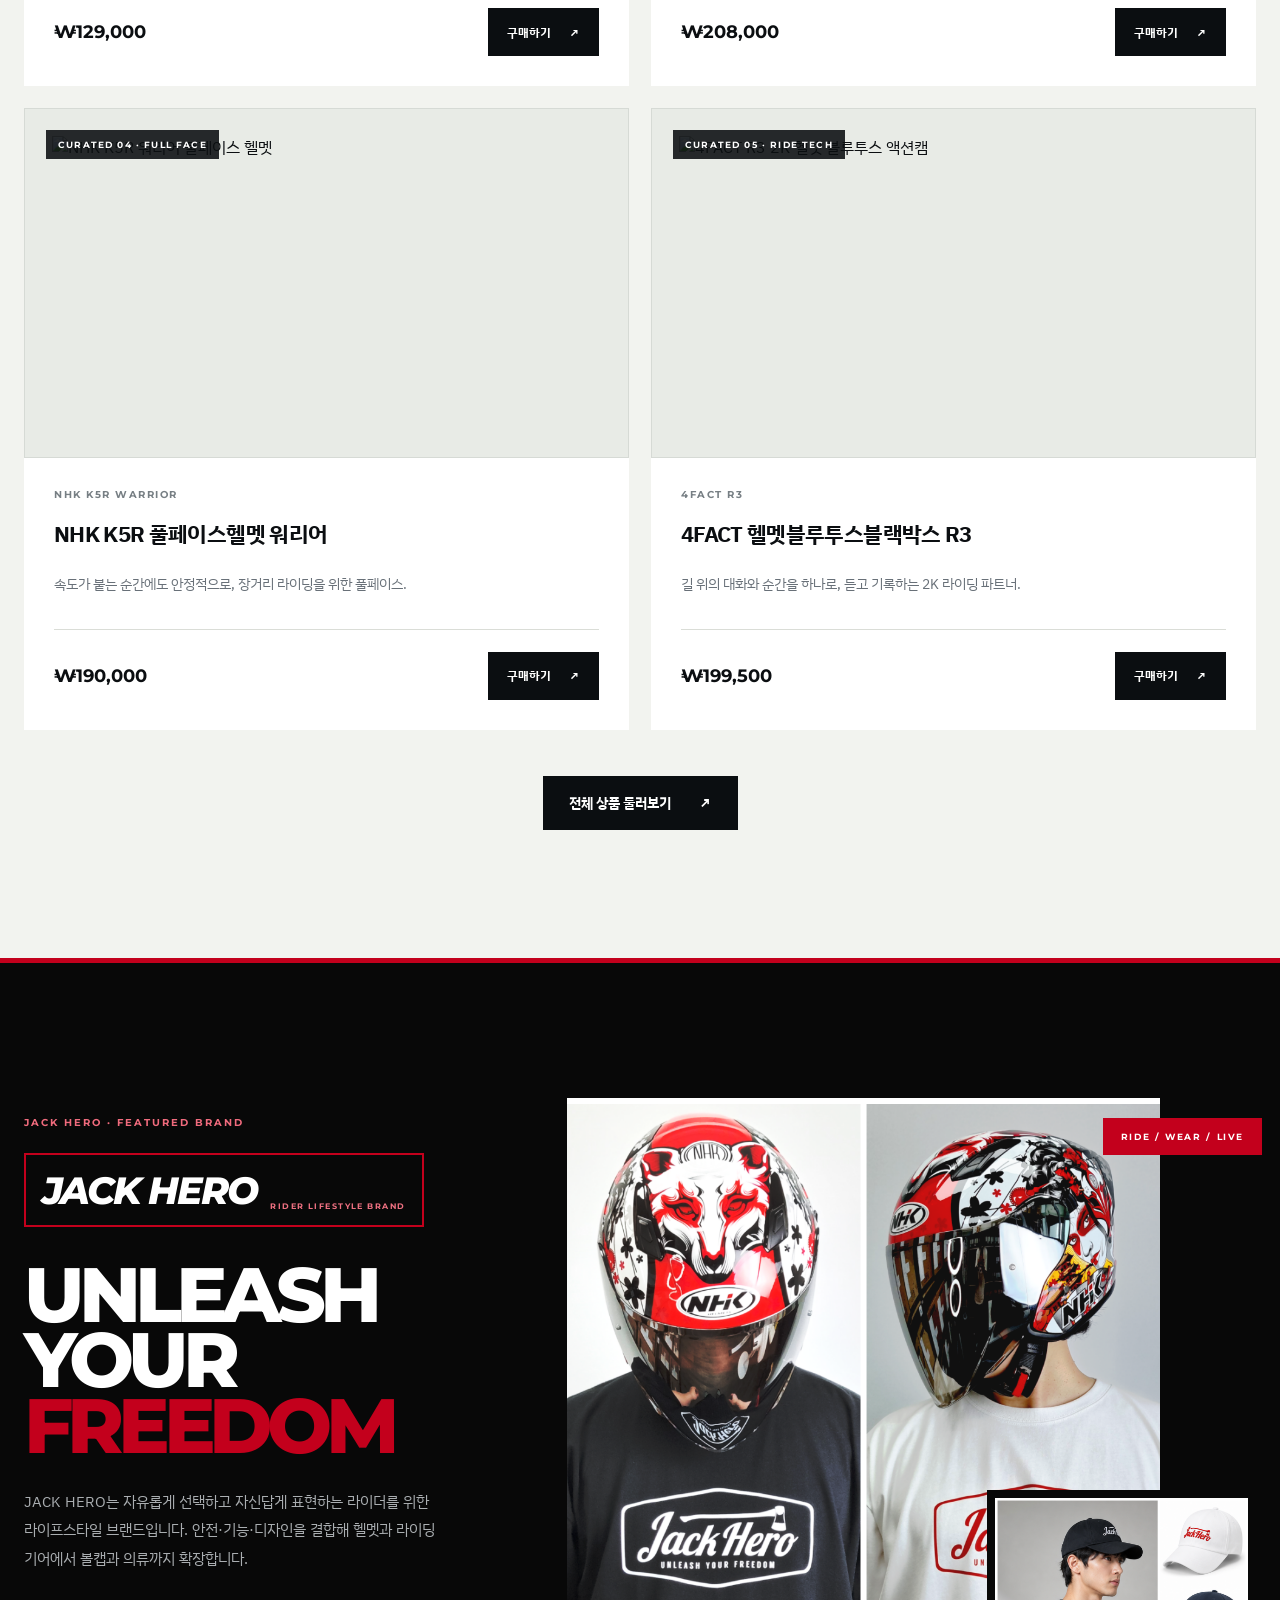
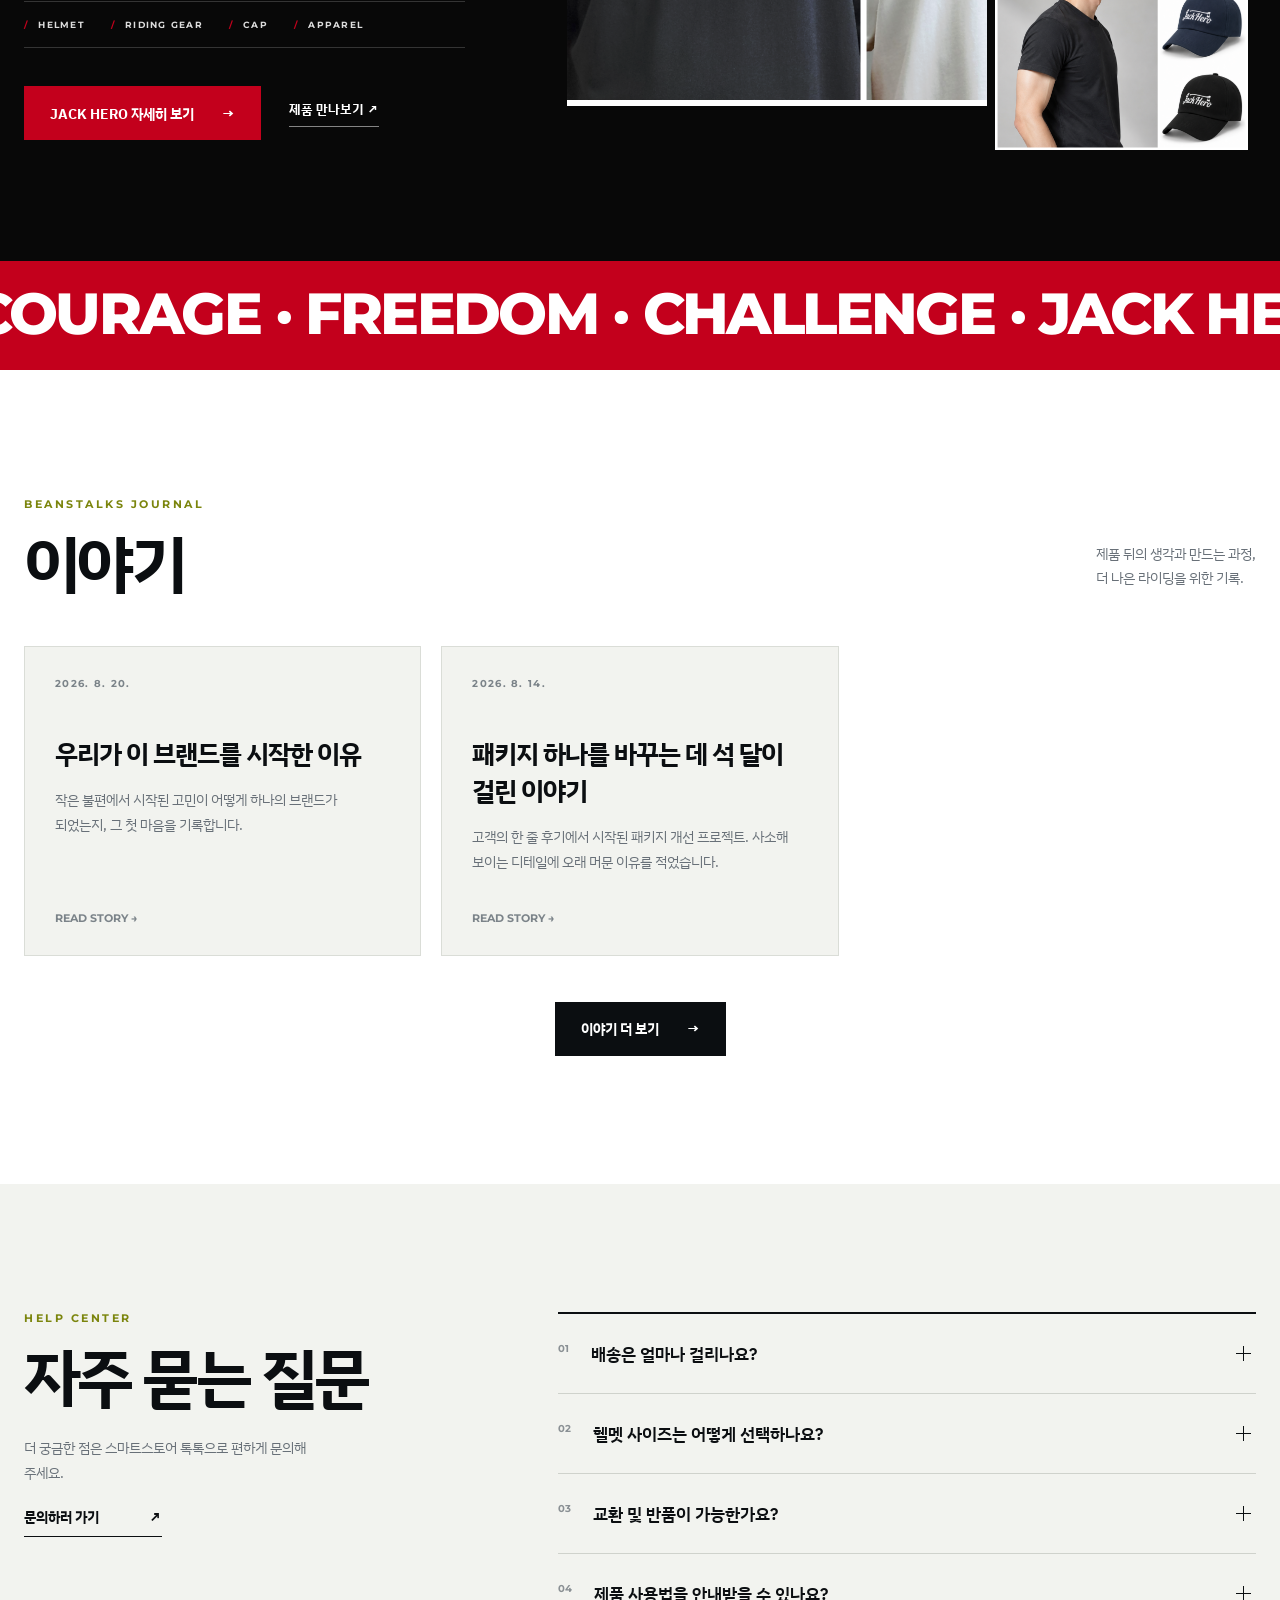
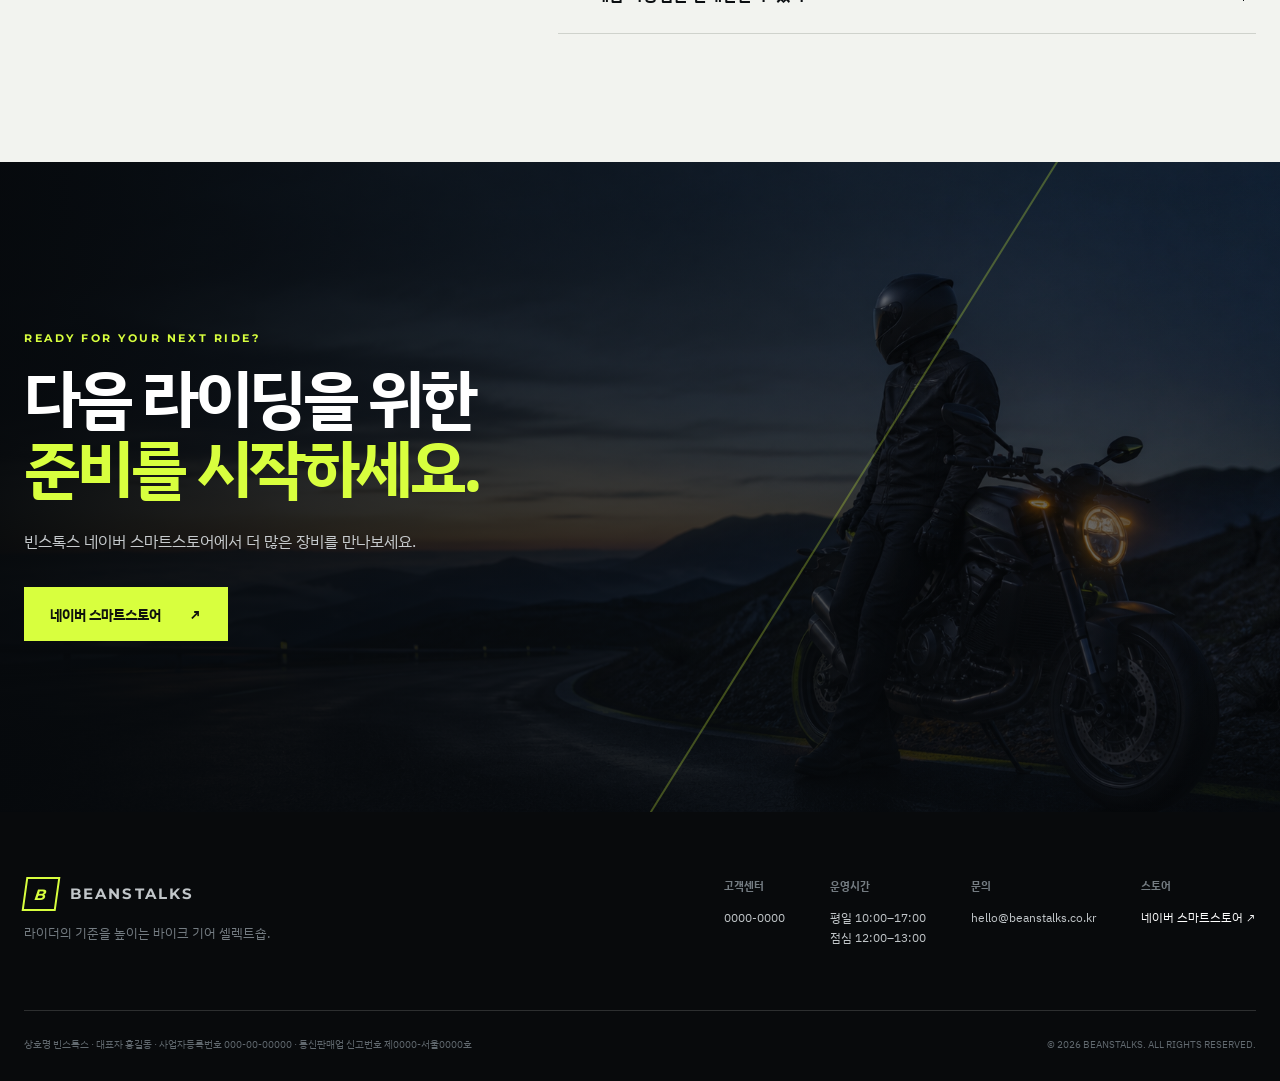
==== commit 8052b9be: "Integrate Beanstalks story blog" ====
--- a/index.html
+++ b/index.html
@@ -17,12 +17,12 @@
   <a class="skip-link" href="#content">본문 바로가기</a>
   <header class="site-header" id="site-header">
     <a class="brand" href="#top" aria-label="빈스톡스 홈"><span class="brand-mark">B</span><span>BEANSTALKS</span></a>
-    <nav class="desktop-nav" aria-label="주요 메뉴"><a href="story.html">내 소개</a><a href="#products">대표상품</a><a href="jack-hero.html">JACK HERO</a><a href="#guide">라이딩 가이드</a><a href="#faq">FAQ</a></nav>
+    <nav class="desktop-nav" aria-label="주요 메뉴"><a href="story.html">내 소개</a><a href="#products">대표상품</a><a href="jack-hero.html">JACK HERO</a><a href="story/">이야기</a><a href="#faq">FAQ</a></nav>
     <a class="header-shop" href="https://mkt.shopping.naver.com/link/68317bf862fffc0a4a4adfb1" target="_blank" rel="noopener">스토어 가기 <span aria-hidden="true">↗</span></a>
     <button class="menu-toggle" type="button" aria-expanded="false" aria-controls="mobile-menu" aria-label="메뉴 열기"><span></span><span></span></button>
   </header>
   <nav class="mobile-menu" id="mobile-menu" aria-label="모바일 메뉴">
-    <a href="story.html">내 소개</a><a href="#products">대표상품</a><a href="jack-hero.html">JACK HERO</a><a href="#guide">라이딩 가이드</a><a href="#faq">FAQ</a>
+    <a href="story.html">내 소개</a><a href="#products">대표상품</a><a href="jack-hero.html">JACK HERO</a><a href="story/">이야기</a><a href="#faq">FAQ</a>
     <a class="mobile-store" href="https://mkt.shopping.naver.com/link/68317bf862fffc0a4a4adfb1" target="_blank" rel="noopener">네이버 스마트스토어 ↗</a>
   </nav>
 
@@ -85,11 +85,7 @@
       <div class="jack-marquee" aria-hidden="true"><span>COURAGE · FREEDOM · CHALLENGE · JACK HERO · </span><span>COURAGE · FREEDOM · CHALLENGE · JACK HERO · </span></div>
     </section>
 
-    <section class="section guide" id="guide"><div class="wrap section-row reveal"><div><p class="kicker">RIDE BETTER</p><h2>바이크 가이드</h2></div><p>장비 선택부터 관리까지,<br>더 나은 라이딩을 위한 이야기.</p></div><div class="wrap guide-grid">
-      <article class="guide-card guide-feature reveal"><div class="guide-thumb thumb-one"><span>GUIDE 01</span><b>HELMET<br>FIT</b></div><div class="guide-body"><p>GEAR GUIDE · 6 MIN</p><h3>내 머리에 꼭 맞는 헬멧,<br>사이즈보다 중요한 세 가지</h3><a href="#guide">가이드 읽기 <span>→</span></a></div></article>
-      <article class="guide-card reveal"><div class="guide-thumb thumb-two"><span>GUIDE 02</span><b>CLEAR<br>COMMS</b></div><div class="guide-body"><p>TECH · 4 MIN</p><h3>블루투스 인터콤을 고를 때 확인할 것</h3><a href="#guide">가이드 읽기 <span>→</span></a></div></article>
-      <article class="guide-card reveal"><div class="guide-thumb thumb-three"><span>GUIDE 03</span><b>WEEKEND<br>CHECK</b></div><div class="guide-body"><p>RIDE TIP · 5 MIN</p><h3>주말 라이딩 전 5분 안전 체크리스트</h3><a href="#guide">가이드 읽기 <span>→</span></a></div></article>
-    </div></section>
+    <section class="section home-stories" id="stories"><div class="wrap section-row reveal"><div><p class="kicker">BEANSTALKS JOURNAL</p><h2>이야기</h2></div><p>제품 뒤의 생각과 만드는 과정,<br>더 나은 라이딩을 위한 기록.</p></div><div class="wrap home-story-grid" id="home-story-list" aria-live="polite"><p class="story-loading">최신 이야기를 불러오는 중입니다.</p></div><div class="center-action reveal"><a class="button button-dark" href="story/">이야기 더 보기 <span>→</span></a></div></section>
 
     <section class="section faq" id="faq"><div class="wrap faq-grid"><div class="section-heading reveal"><p class="kicker">HELP CENTER</p><h2>자주 묻는 질문</h2><p>더 궁금한 점은 스마트스토어 톡톡으로 편하게 문의해 주세요.</p><a class="text-link" href="https://mkt.shopping.naver.com/link/68317bf862fffc0a4a4adfb1" target="_blank" rel="noopener">문의하러 가기 <span>↗</span></a></div><div class="faq-list reveal">
       <details><summary><span>01</span>배송은 얼마나 걸리나요?<i></i></summary><p>평일 오후 2시 이전 주문은 당일 출고를 원칙으로 하며, 출고 후 보통 1~3영업일 내 받아보실 수 있습니다. 도서산간 지역은 조금 더 걸릴 수 있습니다.</p></details>
--- a/styles.css
+++ b/styles.css
@@ -170,6 +170,19 @@
 .guide-body a { margin-top:30px; padding-bottom:7px; border-bottom:1px solid var(--ink); font-size:13px; font-weight:700; }
 .guide-body a span { margin-left:25px; }
 
+.home-stories { background:#fff; }
+.home-story-grid { display:grid; grid-template-columns:repeat(3,1fr); gap:20px; }
+.home-story-card { min-height:310px; display:flex; flex-direction:column; padding:30px; border:1px solid var(--line); background:var(--paper); transition:transform .25s,background .25s,color .25s; }
+.home-story-card:hover { color:#fff; background:var(--ink); transform:translateY(-5px); }
+.home-story-card time { color:#7b8389; font:700 10px Montserrat,sans-serif; letter-spacing:.13em; }
+.home-story-card h3 { margin:45px 0 15px; font-size:clamp(20px,2vw,27px); line-height:1.45; letter-spacing:-.04em; }
+.home-story-card p { margin:0; color:#687078; font-size:14px; line-height:1.8; }
+.home-story-card:hover time { color:var(--lime); }
+.home-story-card:hover p { color:#aeb5b9; }
+.home-story-card .story-arrow { margin-top:auto; padding-top:28px; color:#7b8389; font:700 11px Montserrat,sans-serif; }
+.home-story-card:hover .story-arrow { color:var(--lime); }
+.story-loading,.story-error { grid-column:1/-1; margin:0; padding:60px 0; color:var(--muted); text-align:center; }
+
 .faq { background:var(--paper); }
 .faq-grid { display:grid; grid-template-columns:.75fr 1.25fr; gap:9vw; }
 .faq .section-heading>p:not(.kicker) { max-width:300px; margin:25px 0 0; color:var(--muted); font-size:14px; line-height:1.75; }
@@ -216,6 +229,7 @@
   .about-grid,.jack-intro,.faq-grid { grid-template-columns:1fr; gap:55px; }
   .jack-collage { min-height:600px; }
   .guide-grid { grid-template-columns:1fr; }
+  .home-story-grid { grid-template-columns:1fr; }
   .guide-feature { grid-row:auto; }
   .guide-feature,.guide-card { grid-template-columns:1fr 1.05fr; }
   .guide-feature .guide-thumb { min-height:280px; }
@@ -258,6 +272,7 @@
   .jack-collage-main { inset:0 8% 5% 0; }
   .jack-collage-sub { width:42%; border-width:5px; }
   .guide-feature,.guide-card { grid-template-columns:1fr; }
+  .home-story-card { min-height:270px; }
   .guide-thumb,.guide-feature .guide-thumb { min-height:270px; }
   .guide-body { min-height:230px; }
   .store-cta { min-height:640px; background-position:65% center; }
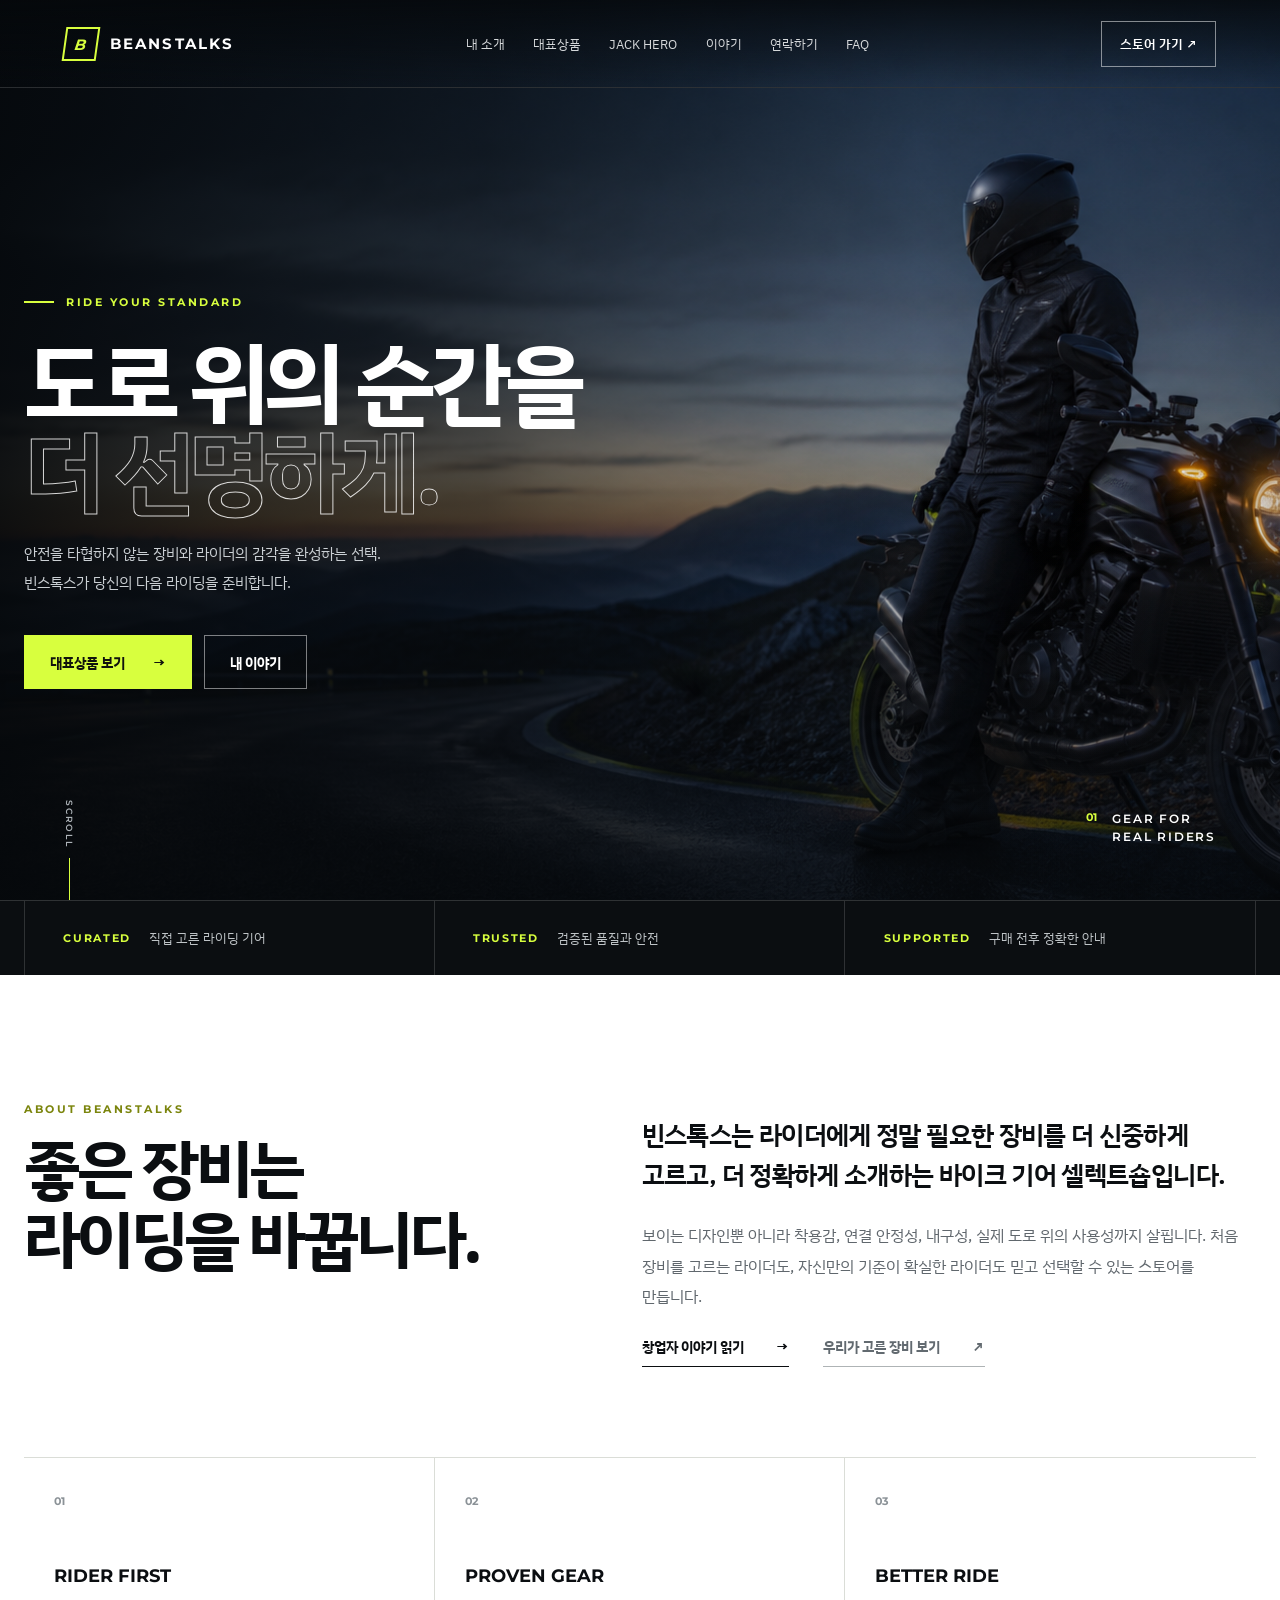
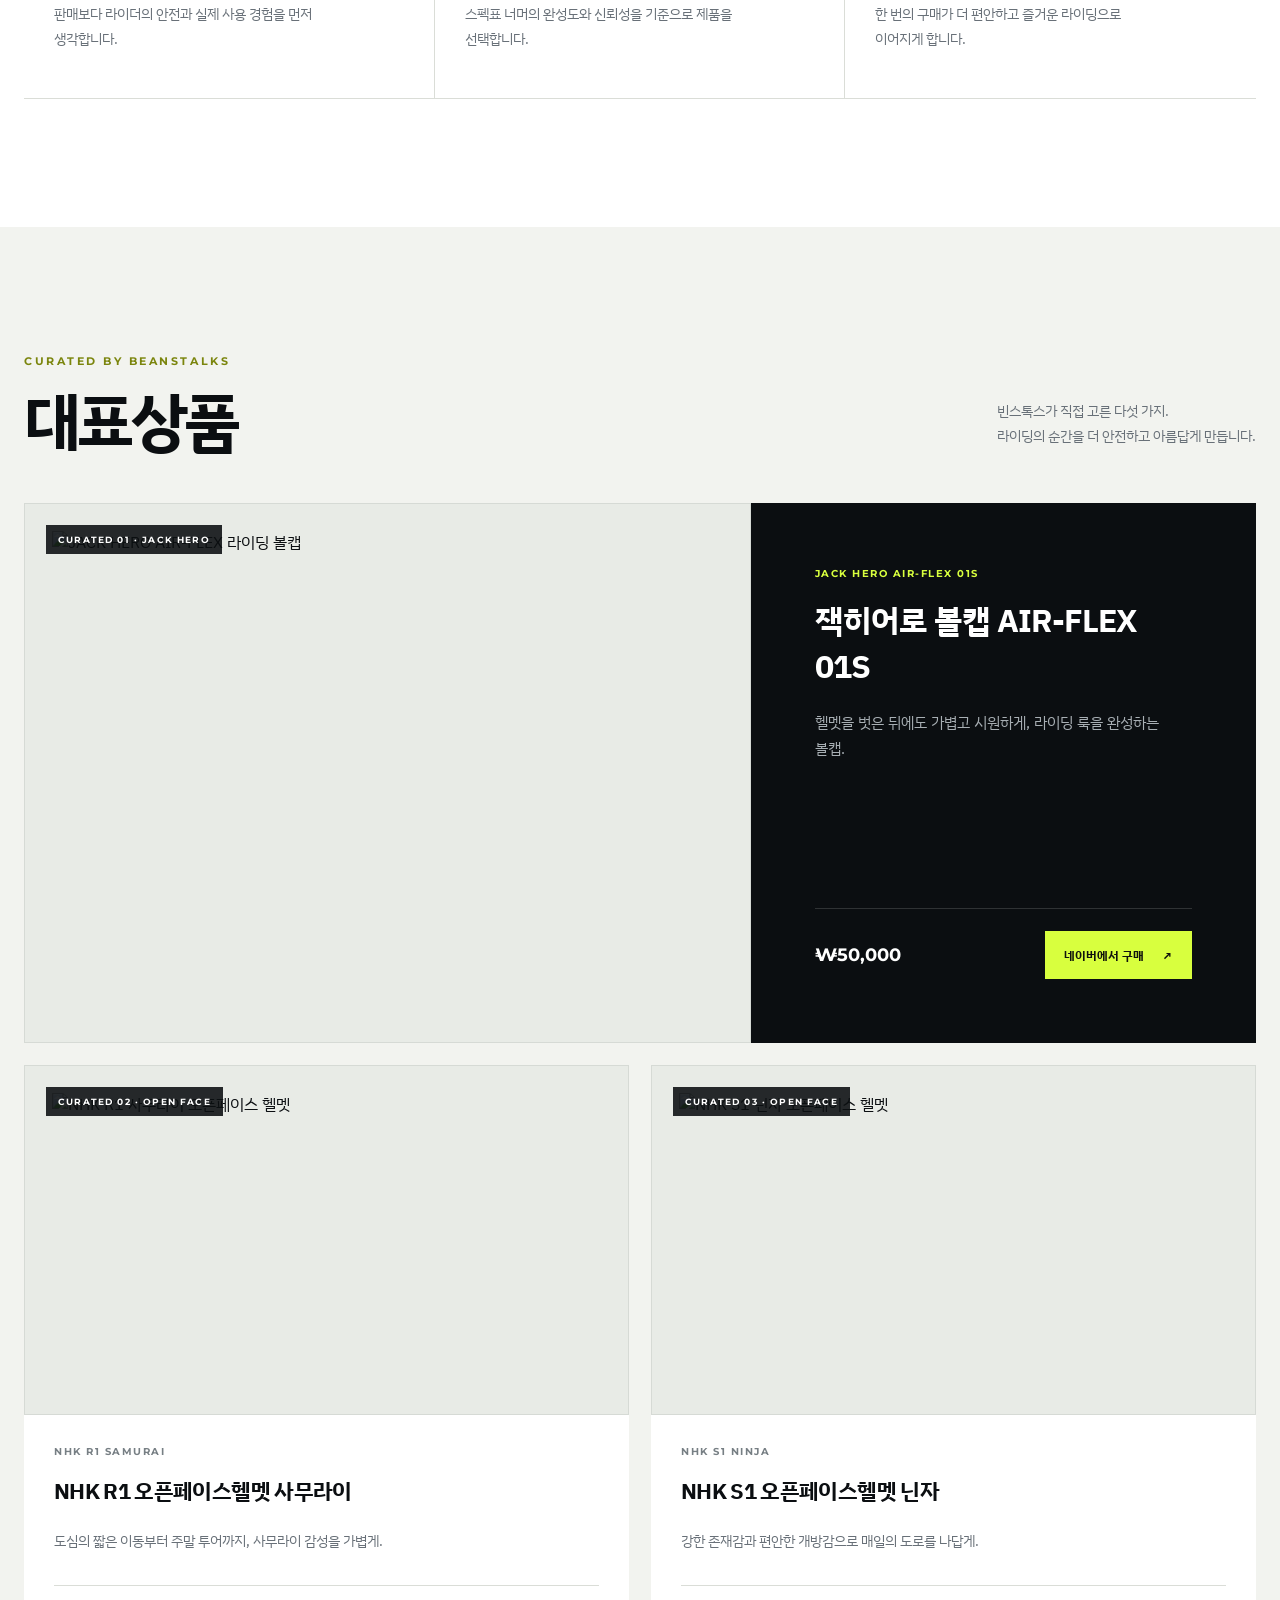
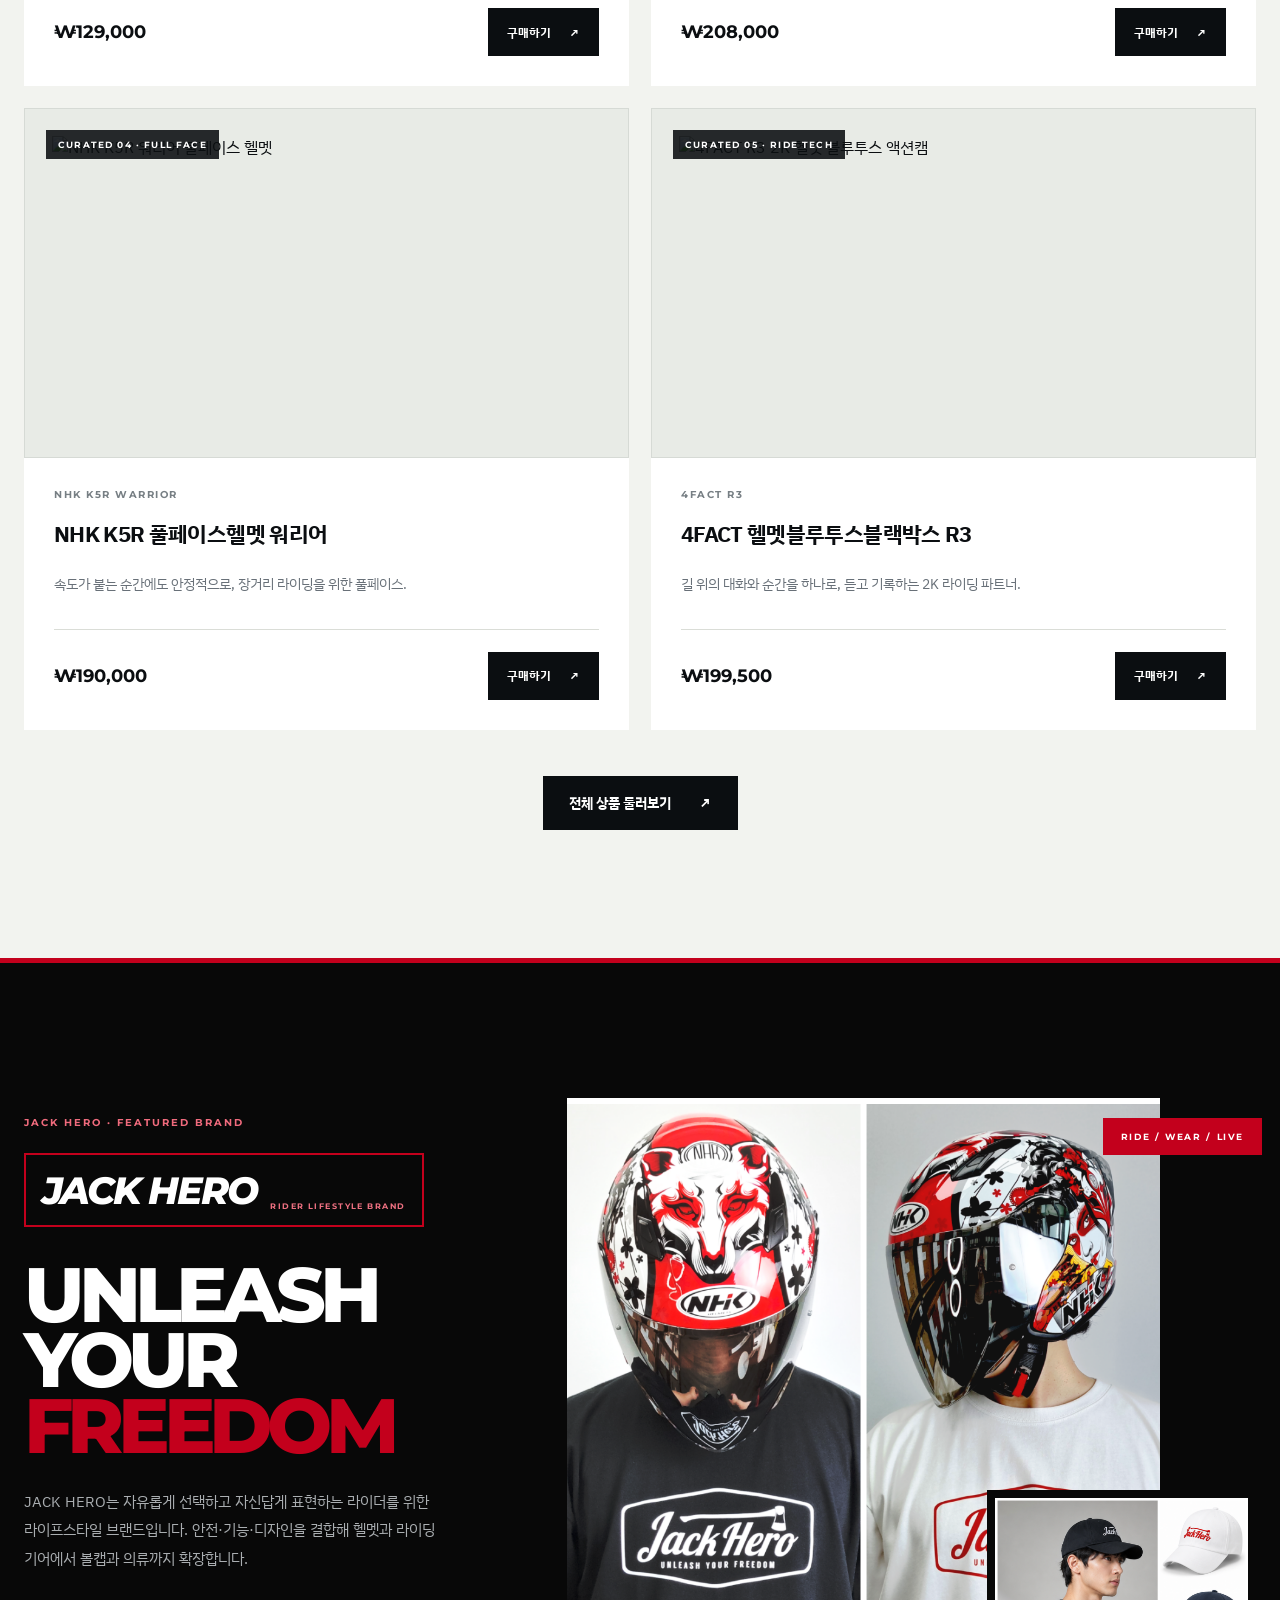
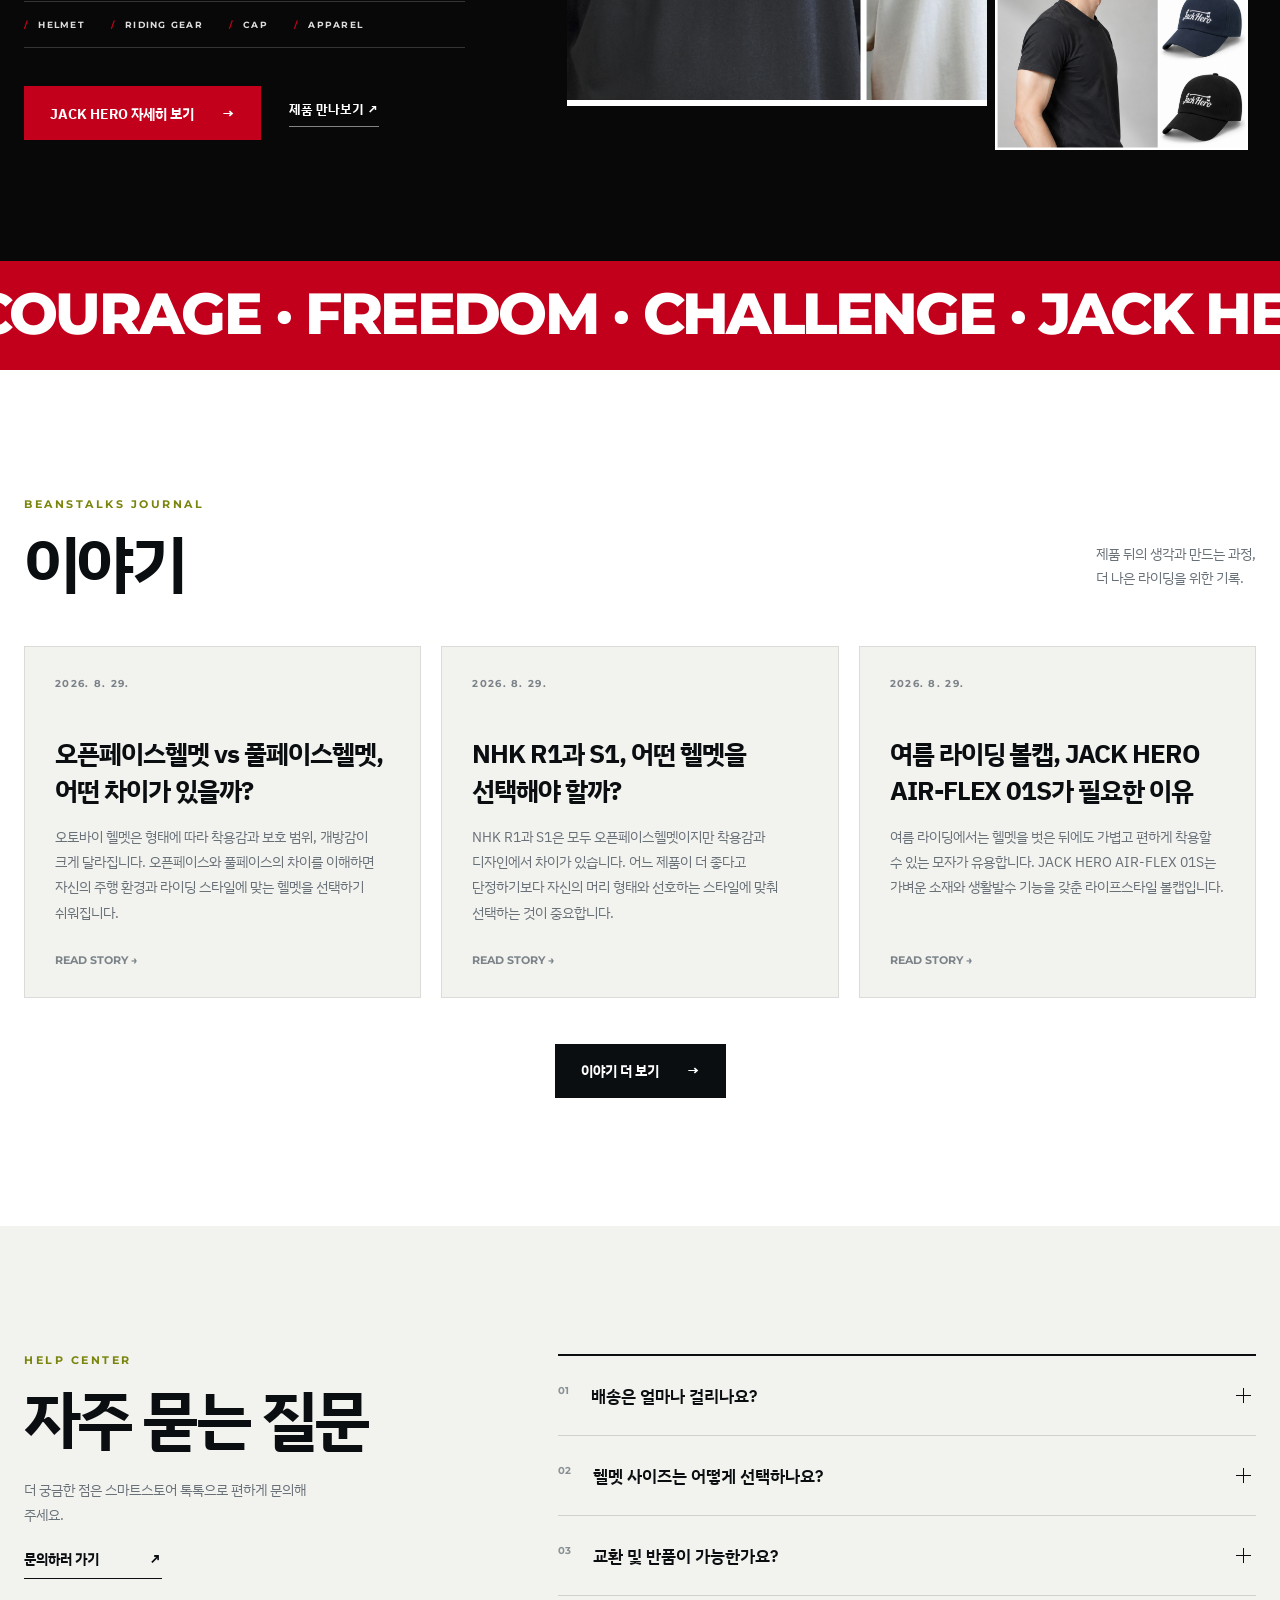
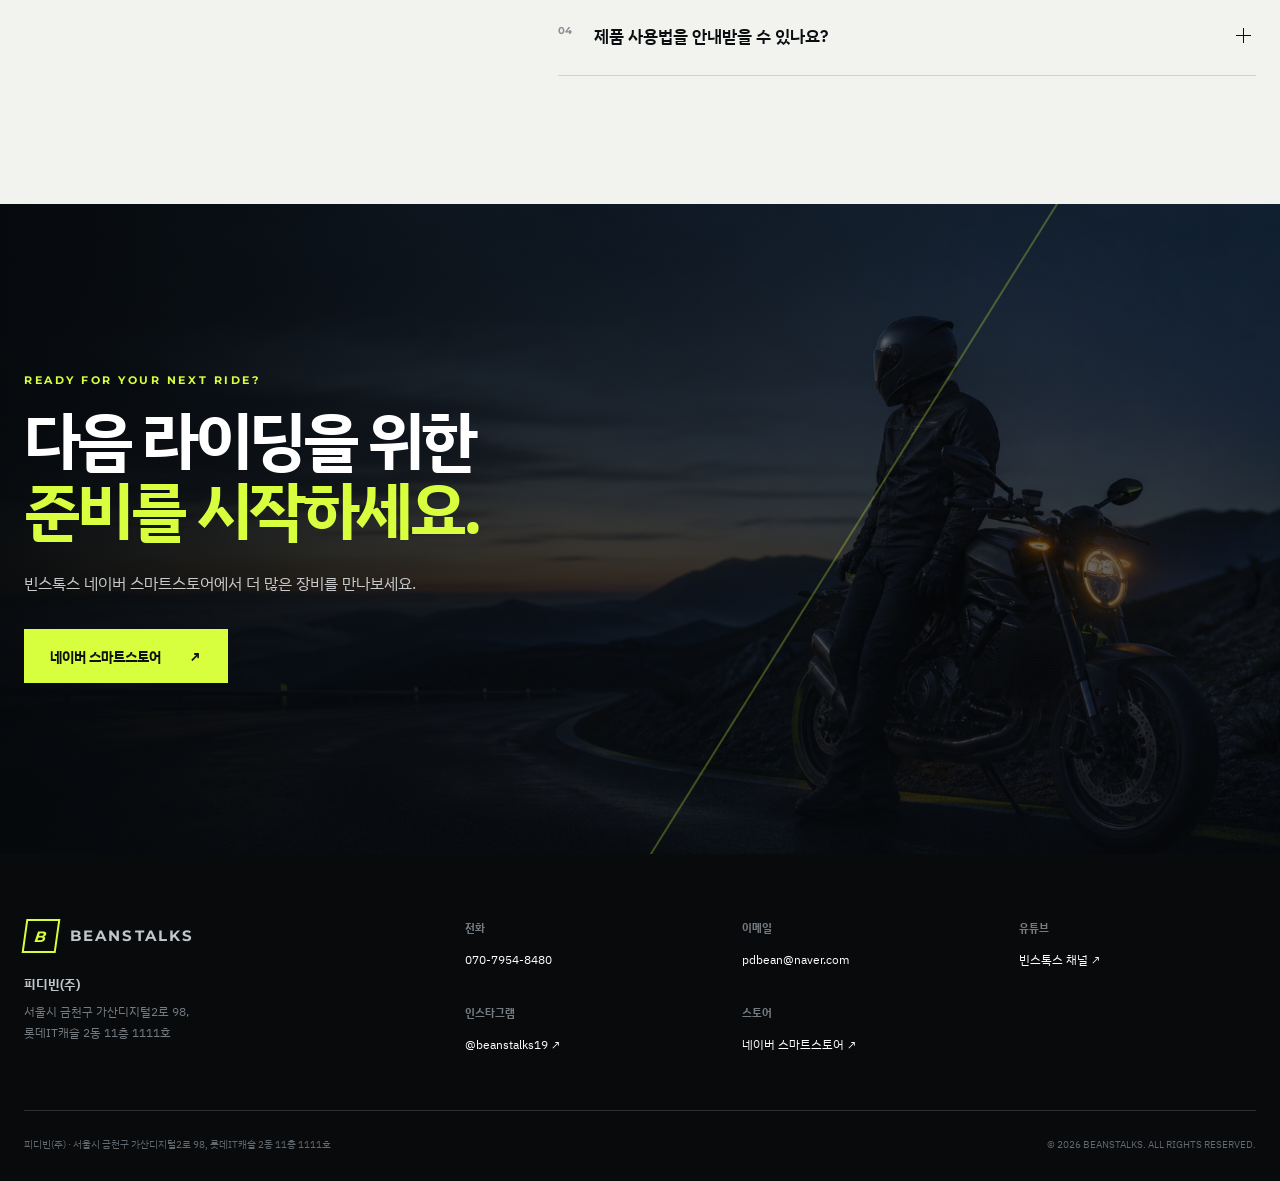
==== commit ec03b393: "Add contact page and company details" ====
--- a/index.html
+++ b/index.html
@@ -17,12 +17,12 @@
   <a class="skip-link" href="#content">본문 바로가기</a>
   <header class="site-header" id="site-header">
     <a class="brand" href="#top" aria-label="빈스톡스 홈"><span class="brand-mark">B</span><span>BEANSTALKS</span></a>
-    <nav class="desktop-nav" aria-label="주요 메뉴"><a href="story.html">내 소개</a><a href="#products">대표상품</a><a href="jack-hero.html">JACK HERO</a><a href="story/">이야기</a><a href="#faq">FAQ</a></nav>
+    <nav class="desktop-nav" aria-label="주요 메뉴"><a href="story.html">내 소개</a><a href="#products">대표상품</a><a href="jack-hero.html">JACK HERO</a><a href="story/">이야기</a><a href="contact.html">연락하기</a><a href="#faq">FAQ</a></nav>
     <a class="header-shop" href="https://mkt.shopping.naver.com/link/68317bf862fffc0a4a4adfb1" target="_blank" rel="noopener">스토어 가기 <span aria-hidden="true">↗</span></a>
     <button class="menu-toggle" type="button" aria-expanded="false" aria-controls="mobile-menu" aria-label="메뉴 열기"><span></span><span></span></button>
   </header>
   <nav class="mobile-menu" id="mobile-menu" aria-label="모바일 메뉴">
-    <a href="story.html">내 소개</a><a href="#products">대표상품</a><a href="jack-hero.html">JACK HERO</a><a href="story/">이야기</a><a href="#faq">FAQ</a>
+    <a href="story.html">내 소개</a><a href="#products">대표상품</a><a href="jack-hero.html">JACK HERO</a><a href="story/">이야기</a><a href="contact.html">연락하기</a><a href="#faq">FAQ</a>
     <a class="mobile-store" href="https://mkt.shopping.naver.com/link/68317bf862fffc0a4a4adfb1" target="_blank" rel="noopener">네이버 스마트스토어 ↗</a>
   </nav>
 
@@ -97,6 +97,6 @@
     <section class="store-cta" id="store"><div class="store-road" aria-hidden="true"></div><div class="wrap store-content reveal"><p class="kicker kicker-light">READY FOR YOUR NEXT RIDE?</p><h2>다음 라이딩을 위한<br><em>준비를 시작하세요.</em></h2><p>빈스톡스 네이버 스마트스토어에서 더 많은 장비를 만나보세요.</p><a class="button button-primary" href="https://mkt.shopping.naver.com/link/68317bf862fffc0a4a4adfb1" target="_blank" rel="noopener">네이버 스마트스토어 <span>↗</span></a></div></section>
   </main>
 
-  <footer class="site-footer"><div class="wrap footer-top"><div><a class="brand" href="#top"><span class="brand-mark">B</span><span>BEANSTALKS</span></a><p>라이더의 기준을 높이는 바이크 기어 셀렉트숍.</p></div><div class="footer-info"><p><b>고객센터</b><span>0000-0000</span></p><p><b>운영시간</b><span>평일 10:00–17:00<br>점심 12:00–13:00</span></p><p><b>문의</b><span>hello@beanstalks.co.kr</span></p><p><b>스토어</b><span><a href="https://mkt.shopping.naver.com/link/68317bf862fffc0a4a4adfb1" target="_blank" rel="noopener">네이버 스마트스토어 ↗</a></span></p></div></div><div class="wrap footer-bottom"><p>상호명 빈스톡스 · 대표자 홍길동 · 사업자등록번호 000-00-00000 · 통신판매업 신고번호 제0000-서울0000호</p><p>© <span id="year"></span> BEANSTALKS. ALL RIGHTS RESERVED.</p></div></footer>
+  <footer class="site-footer"><div class="wrap footer-top"><div class="footer-company"><a class="brand" href="#top"><span class="brand-mark">B</span><span>BEANSTALKS</span></a><p>피디빈(주)</p><address>서울시 금천구 가산디지털2로 98,<br>롯데IT캐슬 2동 11층 1111호</address></div><div class="footer-info"><p><b>전화</b><span><a href="tel:070-7954-8480">070-7954-8480</a></span></p><p><b>이메일</b><span><a href="mailto:pdbean@naver.com">pdbean@naver.com</a></span></p><p><b>유튜브</b><span><a href="https://www.youtube.com/@%EB%B9%88%EC%8A%A4%ED%86%A1%EC%8A%A4" target="_blank" rel="noopener">빈스톡스 채널 ↗</a></span></p><p><b>인스타그램</b><span><a href="https://www.instagram.com/beanstalks19/" target="_blank" rel="noopener">@beanstalks19 ↗</a></span></p><p><b>스토어</b><span><a href="https://mkt.shopping.naver.com/link/68317bf862fffc0a4a4adfb1" target="_blank" rel="noopener">네이버 스마트스토어 ↗</a></span></p></div></div><div class="wrap footer-bottom"><p>피디빈(주) · 서울시 금천구 가산디지털2로 98, 롯데IT캐슬 2동 11층 1111호</p><p>© <span id="year"></span> BEANSTALKS. ALL RIGHTS RESERVED.</p></div></footer>
 </body>
 </html>
--- a/styles.css
+++ b/styles.css
@@ -15,7 +15,7 @@
 .site-header.is-scrolled { height:72px; background:rgba(8,11,14,.94); backdrop-filter:blur(14px); }
 .brand { display:flex; align-items:center; gap:12px; font:700 15px/1 Montserrat,sans-serif; letter-spacing:.14em; }
 .brand-mark { display:grid; place-items:center; width:34px; height:34px; border:2px solid var(--lime); color:var(--lime); transform:skew(-8deg); font-style:italic; }
-.desktop-nav { display:flex; gap:clamp(20px,3vw,46px); font-size:14px; }
+.desktop-nav { display:flex; gap:clamp(16px,2.2vw,34px); font-size:13px; }
 .desktop-nav a { color:#d5d8da; transition:color .2s; }
 .desktop-nav a:hover,.desktop-nav a:focus-visible { color:var(--lime); }
 .desktop-nav a[aria-current="page"] { color:var(--lime); }
@@ -204,9 +204,10 @@
 .store-content>p:not(.kicker) { margin:28px 0 35px; color:#c7cbce; }
 
 .site-footer { padding:65px 0 28px; color:#c1c6c9; background:#080a0c; }
-.footer-top { display:flex; justify-content:space-between; gap:60px; padding-bottom:55px; }
-.footer-top>div:first-child>p { color:#747c82; font-size:13px; }
-.footer-info { display:grid; grid-template-columns:repeat(4,auto); gap:45px; }
+.footer-top { display:grid; grid-template-columns:minmax(220px,.65fr) minmax(0,1.35fr); gap:60px; padding-bottom:55px; }
+.footer-company>p { margin:22px 0 8px; color:#c1c6c9; font-size:13px; font-weight:700; }
+.footer-company address { color:#747c82; font-size:12px; font-style:normal; line-height:1.8; }
+.footer-info { display:grid; grid-template-columns:repeat(3,minmax(140px,1fr)); gap:34px 40px; }
 .footer-info a { color:#fff; transition:color .2s; }
 .footer-info a:hover,.footer-info a:focus-visible { color:var(--lime); }
 .footer-info p { margin:0; display:flex; flex-direction:column; gap:12px; font-size:12px; line-height:1.7; }
@@ -218,10 +219,13 @@
 .reveal.is-visible { opacity:1; transform:none; }
 @media (prefers-reduced-motion:reduce) { html{scroll-behavior:auto}.reveal{opacity:1;transform:none;transition:none}.button{transition:none} }
 
+@media (max-width:1100px) {
+  .desktop-nav,.header-shop { display:none; }
+  .menu-toggle { display:block; }
+}
+
 @media (max-width:900px) {
   .site-header { height:72px; padding:0 20px; }
-  .desktop-nav,.header-shop { display:none; }
-  .menu-toggle { display:block; }
   .hero { min-height:760px; background-position:63% center; }
   .hero-overlay { background:linear-gradient(90deg,rgba(5,8,11,.92),rgba(5,8,11,.24)),linear-gradient(0deg,rgba(5,8,11,.86),transparent 65%); }
   .hero-content { padding-top:150px; padding-bottom:130px; align-self:flex-end; }
@@ -233,7 +237,7 @@
   .guide-feature { grid-row:auto; }
   .guide-feature,.guide-card { grid-template-columns:1fr 1.05fr; }
   .guide-feature .guide-thumb { min-height:280px; }
-  .footer-top { flex-direction:column; }
+  .footer-top { grid-template-columns:1fr; }
   .product-card--wide { grid-template-columns:1fr; }
   .product-card--wide .product-media { min-height:450px; }
 }
